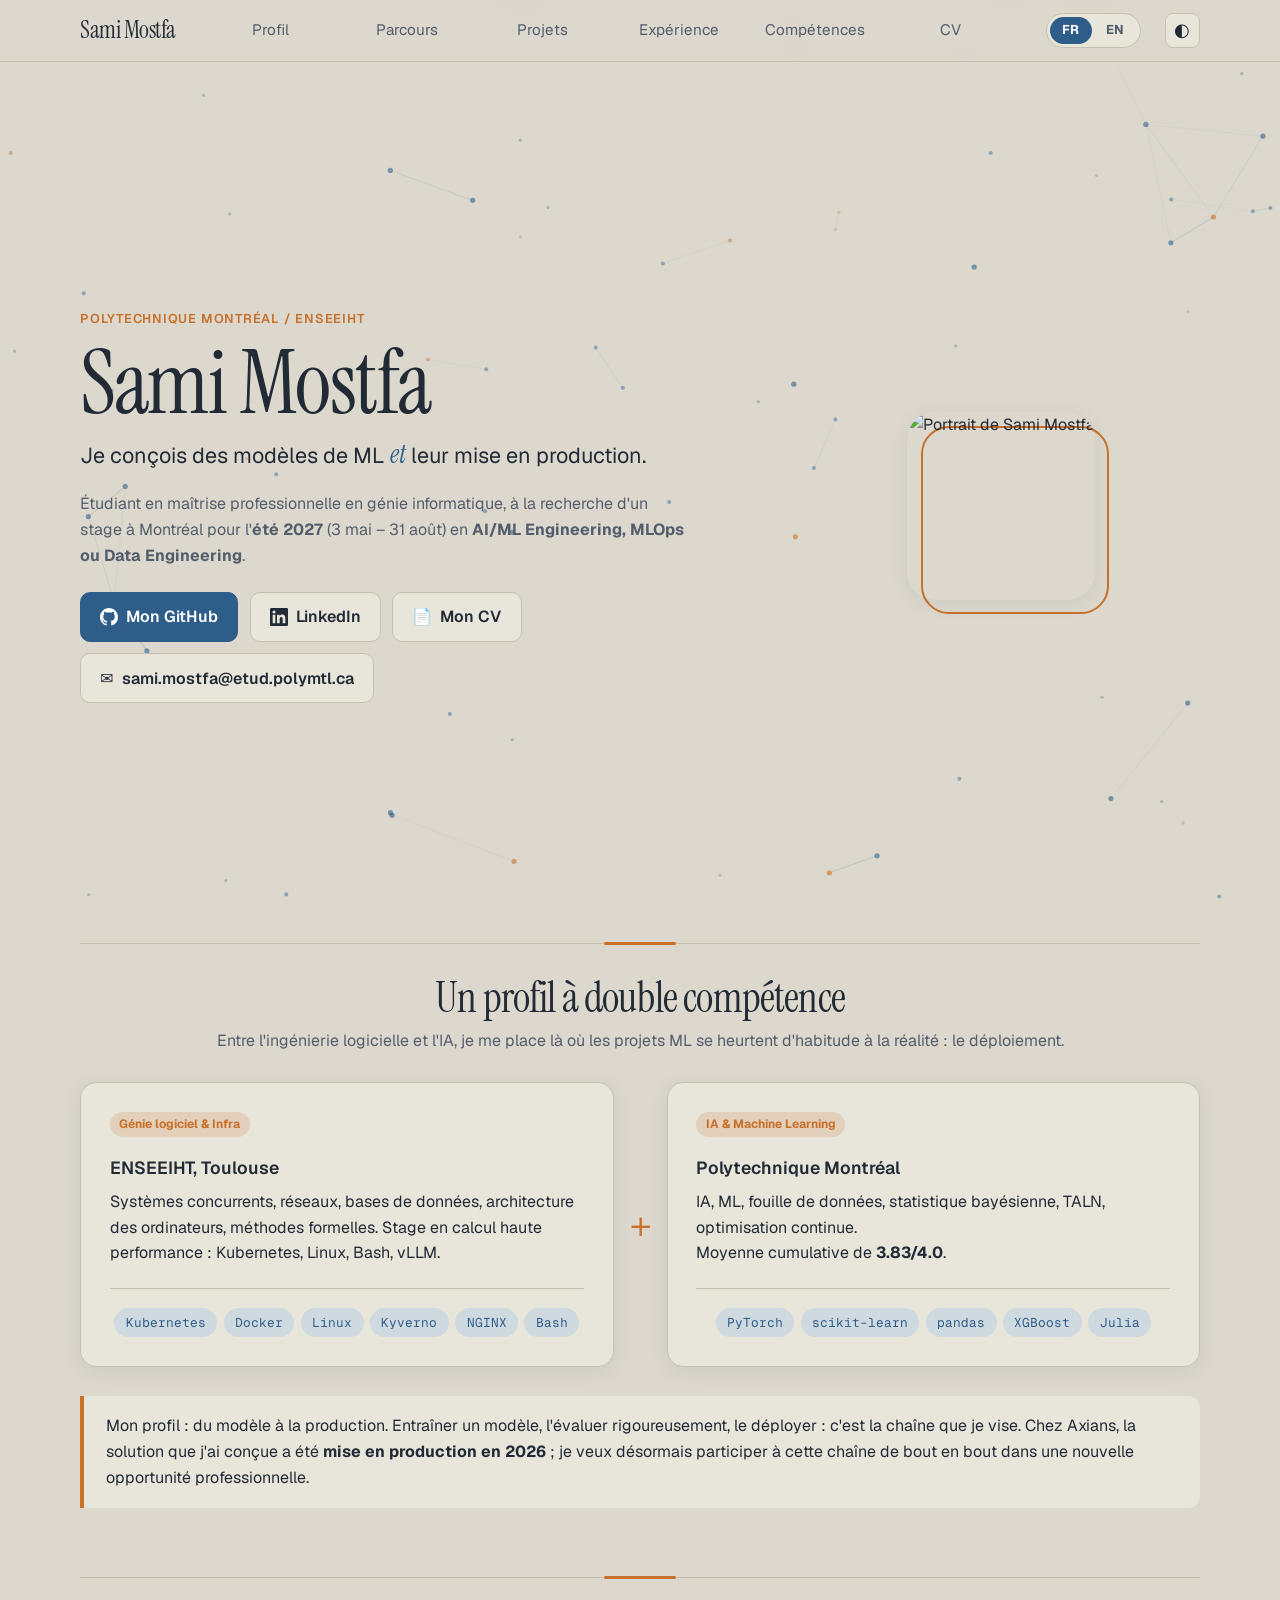
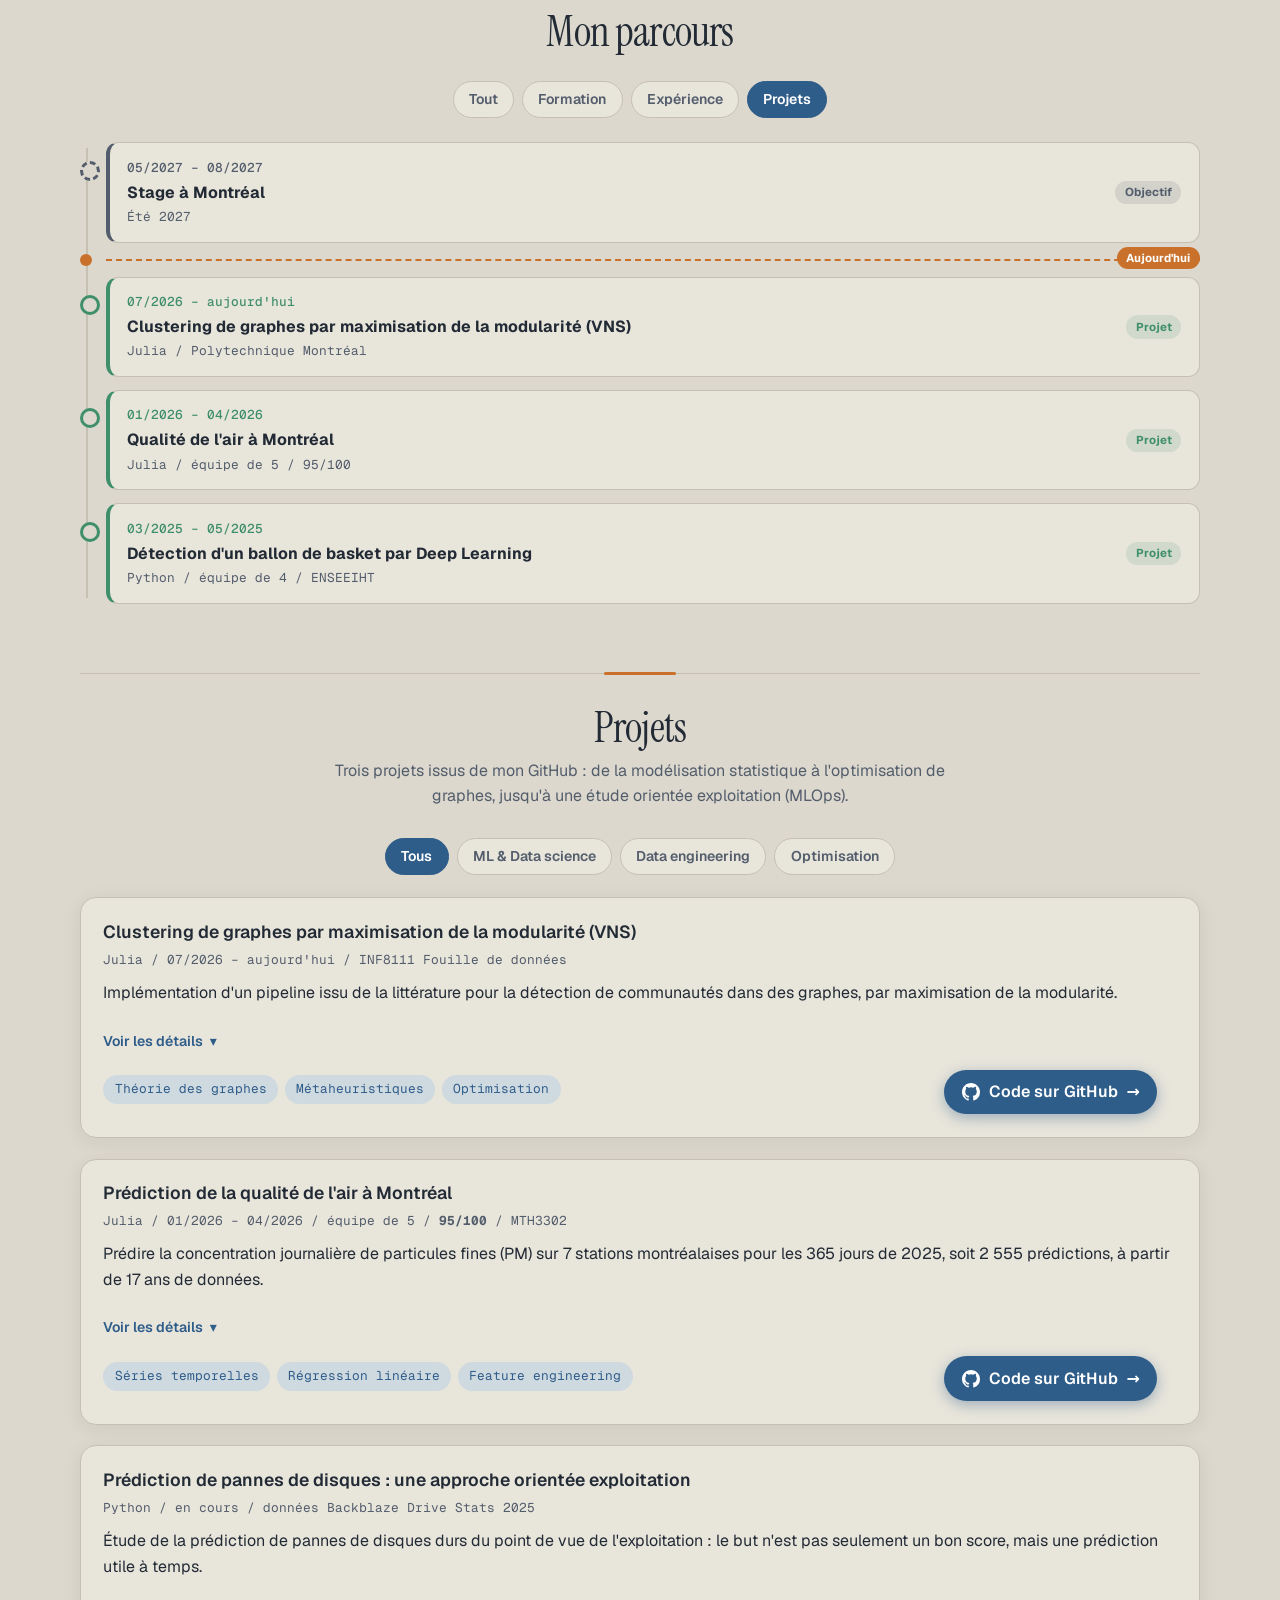
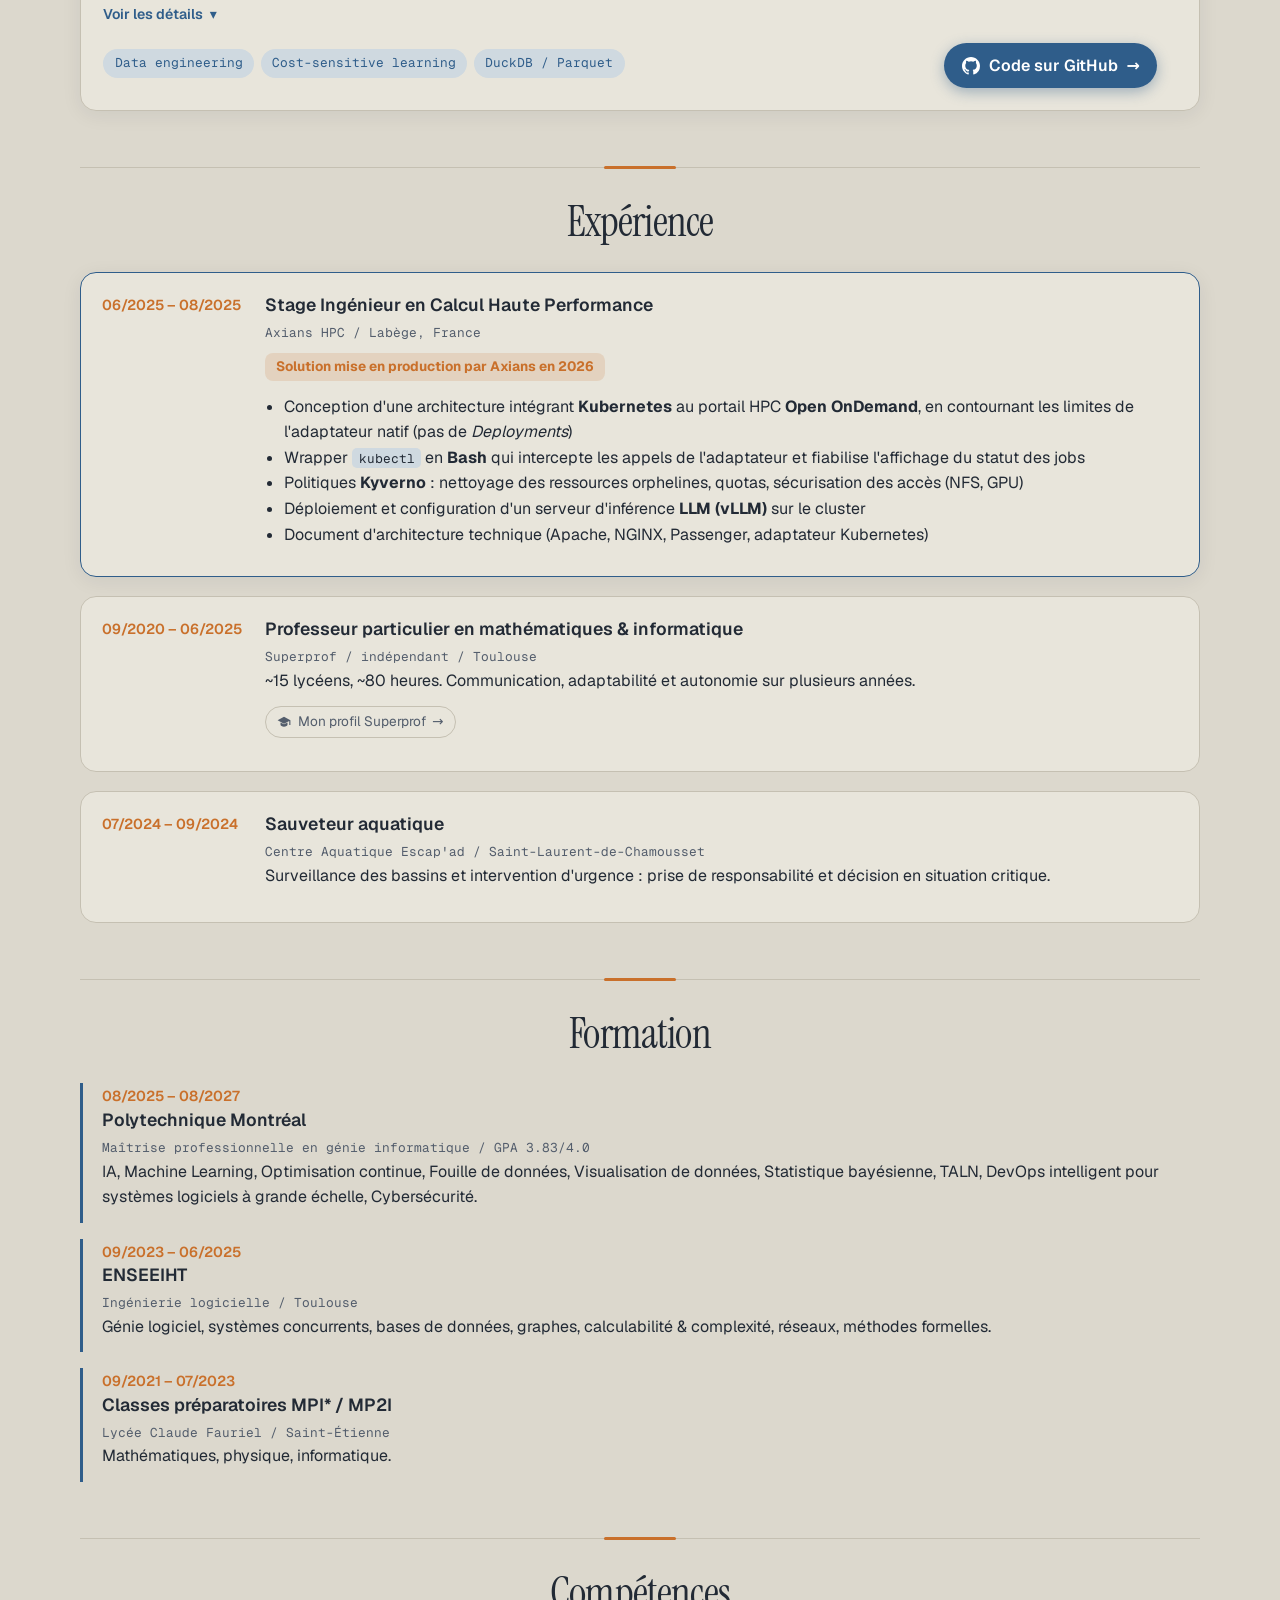
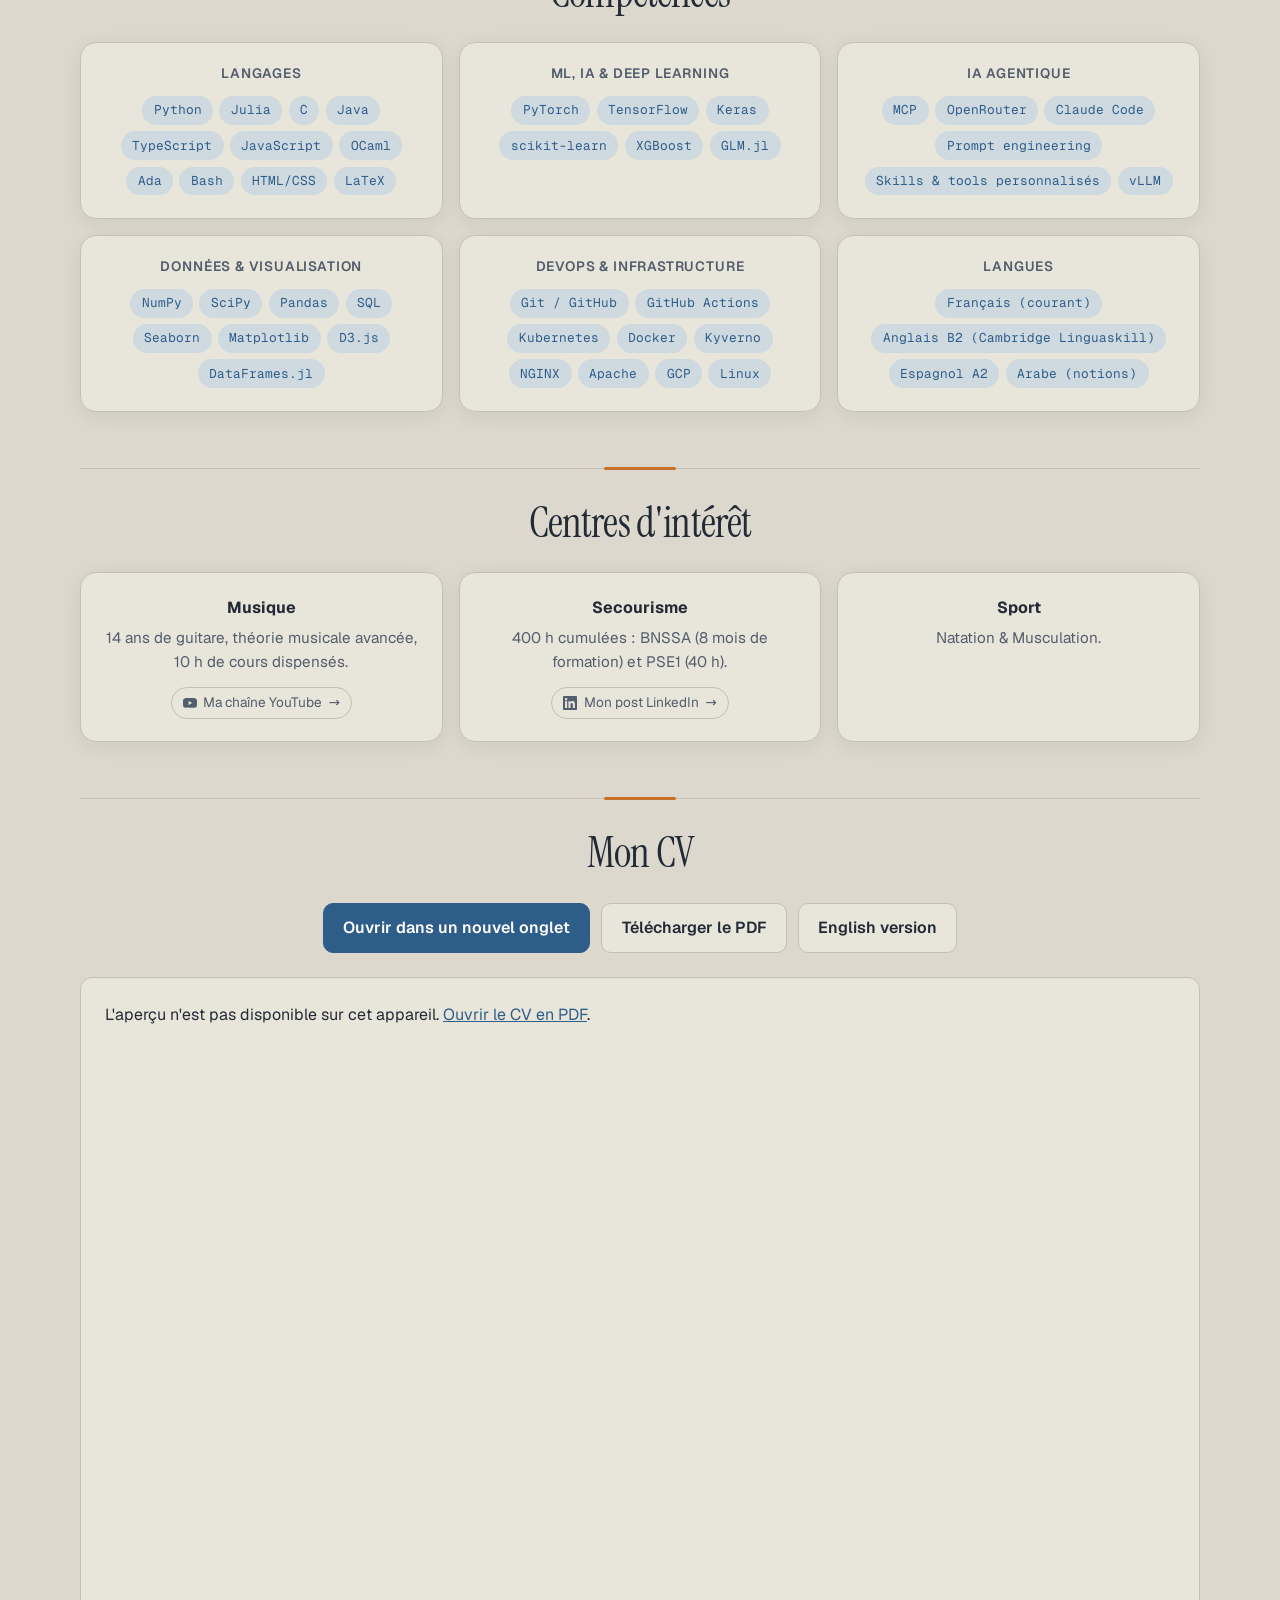
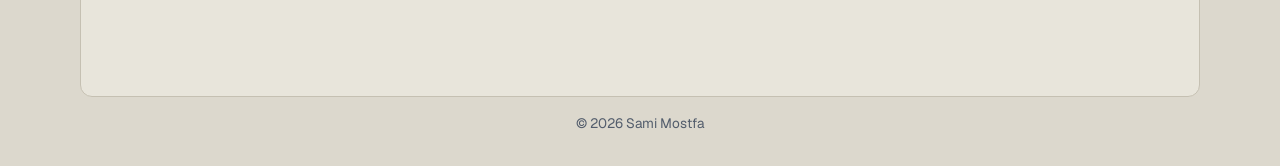
==== index.html @ 7f43f007 "Improve mobile header and follow system color scheme" ====
<!doctype html>
<html lang="fr">
<head>
  <meta charset="utf-8">
  <meta name="viewport" content="width=device-width, initial-scale=1">
  <meta name="color-scheme" content="light dark">
  <meta name="theme-color" content="#dcd8cd">
  <script>try{var t=sessionStorage.getItem('theme');document.documentElement.dataset.theme=t||(matchMedia('(prefers-color-scheme: dark)').matches?'dark':'light')}catch(e){}</script>
  <title>Sami Mostfa — ML & MLOps Engineer</title>
  <meta name="description" content="Portfolio de Sami Mostfa, étudiant en maîtrise à Polytechnique Montréal, double compétence IA/ML et infrastructure. Recherche un stage été 2027 à Montréal.">
  <link rel="icon" href="assets/sami_mostfa.jpg">
  <link rel="alternate" hreflang="fr" href="./">
  <link rel="alternate" hreflang="en" href="en/">
  <link rel="preload" href="assets/fonts/Geist-latin.woff2" as="font" type="font/woff2" crossorigin>
  <link rel="preload" href="assets/fonts/InstrumentSerif-latin.woff2" as="font" type="font/woff2" crossorigin>
  <link rel="preload" href="assets/fonts/InstrumentSerif-Italic-latin.woff2" as="font" type="font/woff2" crossorigin>
  <link rel="preload" href="assets/fonts/GeistMono-latin.woff2" as="font" type="font/woff2" crossorigin>
  <link rel="stylesheet" href="style.css?v=45">
</head>
<body>

<header class="nav">
  <a class="brand" href="#accueil">Sami Mostfa</a>
  <nav>
    <a href="#profil">Profil</a>
    <a href="#parcours">Parcours</a>
    <a href="#projets">Projets</a>
    <a href="#experience">Expérience</a>
    <a href="#competences">Compétences</a>
    <a href="#cv">CV</a>
  </nav>
  <div class="lang-switch" role="group" aria-label="Langue">
    <span class="active" aria-current="true" lang="fr">FR</span>
    <a href="en/" hreflang="en" lang="en" title="View in English">EN</a>
  </div>
  <button id="theme" aria-label="Changer de thème">◐</button>
</header>

<main>
  <!-- ACCUEIL -->
  <section id="accueil" class="hero">
    <div class="hero-text">
      <p class="eyebrow">Polytechnique Montréal / ENSEEIHT</p>
      <h1>Sami Mostfa</h1>
      <p class="tagline">Je conçois des modèles de ML <em>et</em> leur mise en production.</p>
      <p class="lead">Étudiant en maîtrise professionnelle en génie informatique, à la recherche d'un stage à Montréal pour l'<strong>été 2027</strong> (3 mai – 31 août) en <strong>AI/ML Engineering, MLOps ou Data Engineering</strong>.</p>
      <div class="cta">
        <a class="btn primary btn-icon" href="https://github.com/tarteeg" target="_blank" rel="noopener"><svg viewBox="0 0 16 16" width="18" height="18" aria-hidden="true" fill="currentColor"><path d="M8 0C3.58 0 0 3.58 0 8c0 3.54 2.29 6.53 5.47 7.59.4.07.55-.17.55-.38 0-.19-.01-.82-.01-1.49-2.01.37-2.53-.49-2.69-.94-.09-.23-.48-.94-.82-1.13-.28-.15-.68-.52-.01-.53.63-.01 1.08.58 1.23.82.72 1.21 1.87.87 2.33.66.07-.52.28-.87.51-1.07-1.78-.2-3.64-.89-3.64-3.95 0-.87.31-1.59.82-2.15-.08-.2-.36-1.02.08-2.12 0 0 .67-.21 2.2.82a7.6 7.6 0 0 1 4 0c1.53-1.04 2.2-.82 2.2-.82.44 1.1.16 1.92.08 2.12.51.56.82 1.27.82 2.15 0 3.07-1.87 3.75-3.65 3.95.29.25.54.73.54 1.48 0 1.07-.01 1.93-.01 2.2 0 .21.15.46.55.38A8.01 8.01 0 0 0 16 8c0-4.42-3.58-8-8-8z"/></svg>Mon GitHub</a>
        <a class="btn btn-icon" href="https://www.linkedin.com/in/sami-mostfa/fr/" target="_blank" rel="noopener"><svg viewBox="0 0 24 24" width="18" height="18" aria-hidden="true" fill="currentColor"><path d="M20.45 20.45h-3.56v-5.57c0-1.33-.02-3.04-1.85-3.04-1.85 0-2.14 1.45-2.14 2.94v5.67H9.35V9h3.41v1.56h.05c.48-.9 1.64-1.85 3.37-1.85 3.6 0 4.27 2.37 4.27 5.46v6.28zM5.34 7.43a2.06 2.06 0 1 1 0-4.13 2.06 2.06 0 0 1 0 4.13zM7.12 20.45H3.56V9h3.56v11.45zM22.22 0H1.77C.79 0 0 .77 0 1.73v20.54C0 23.23.79 24 1.77 24h20.45c.98 0 1.78-.77 1.78-1.73V1.73C24 .77 23.2 0 22.22 0z"/></svg>LinkedIn</a>
        <a class="btn btn-icon" href="#cv"><span aria-hidden="true">📄</span>Mon CV</a>
        <button type="button" class="btn btn-icon copy-mail" data-email="sami.mostfa@etud.polymtl.ca" data-hint="Cliquer pour copier" data-copied="Adresse copiée !" data-tip="Cliquer pour copier"><span aria-hidden="true">✉️</span>sami.mostfa@etud.polymtl.ca</button>
      </div>
    </div>
    <figure class="hero-photo">
      <img src="assets/sami_mostfa.jpg" alt="Portrait de Sami Mostfa" width="400" height="400">
    </figure>
  </section>

  <!-- PROFIL / DOUBLE COMPETENCE -->
  <section id="profil">
    <h2>Un profil à double compétence</h2>
    <p class="section-intro">Entre l'ingénierie logicielle et l'IA, je me place là où les projets ML se heurtent d'habitude à la réalité : le déploiement.</p>
    <div class="duo">
      <article class="card">
        <span class="badge">Génie logiciel & Infra</span>
        <h3>ENSEEIHT, Toulouse</h3>
        <p>Systèmes concurrents, réseaux, bases de données, architecture des ordinateurs, méthodes formelles. Stage en calcul haute performance : Kubernetes, Linux, Bash, vLLM.</p>
        <ul class="chips"><li>Kubernetes</li><li>Docker</li><li>Linux</li><li>Kyverno</li><li>NGINX</li><li>Bash</li></ul>
      </article>
      <div class="plus" aria-hidden="true">+</div>
      <article class="card">
        <span class="badge">IA & Machine Learning</span>
        <h3>Polytechnique Montréal</h3>
        <p>IA, ML, fouille de données, statistique bayésienne, TALN, optimisation continue.<br>Moyenne cumulative de <strong>3.83/4.0</strong>.</p>
        <ul class="chips"><li>PyTorch</li><li>scikit-learn</li><li>pandas</li><li>XGBoost</li><li>Julia</li></ul>
      </article>
    </div>
    <p class="synthesis">Mon profil : du modèle à la production. Entraîner un modèle, l'évaluer rigoureusement, le déployer : c'est la chaîne que je vise. Chez Axians, la solution que j'ai conçue a été <strong>mise en production en 2026</strong> ; je veux désormais participer à cette chaîne de bout en bout dans une nouvelle opportunité professionnelle.</p>
  </section>

  <!-- PARCOURS -->
  <section id="parcours">
    <h2>Mon parcours</h2>
    <div class="filters" role="group" aria-label="Filtrer le parcours">
      <button type="button" class="tl-filter active" data-tl="all" aria-pressed="true">Tout</button>
      <button type="button" class="tl-filter" data-tl="formation" aria-pressed="false">Formation</button>
      <button type="button" class="tl-filter" data-tl="experience" aria-pressed="false">Expérience</button>
      <button type="button" class="tl-filter" data-tl="projet" aria-pressed="false">Projets</button>
    </div>
    <ol class="tl">
      <li class="tl-item" data-type="objectif">
        <button class="tl-card" type="button" aria-expanded="false" aria-controls="tl0">
          <span class="tl-when">05/2027 – 08/2027</span>
          <span class="tl-title">Stage à Montréal</span>
          <span class="tl-sub">Été 2027</span>
          <span class="tl-type">Objectif</span>
        </button>
        <div class="tl-detail" id="tl0"><div><p>AI/ML Engineering, MLOps ou Data Engineering : mener un projet de bout en bout, de la conception à la mise en production.</p></div></div>
      </li>
<li class="tl-today" aria-hidden="true"><span>Aujourd'hui</span></li>
<li class="tl-item" data-type="projet">
        <button class="tl-card" type="button" aria-expanded="false" aria-controls="tl1">
          <span class="tl-when">07/2026 – aujourd'hui</span>
          <span class="tl-title">Clustering de graphes par maximisation de la modularité (VNS)</span>
          <span class="tl-sub">Julia / Polytechnique Montréal</span>
          <span class="tl-type">Projet</span>
        </button>
        <div class="tl-detail" id="tl1"><div><p>LPA → LPAm → LPAm+ → VNS sur 9 graphes DIMACS (jusqu'à plus de 31 000 sommets), 40 exécutions par méthode et revue de 5 articles.</p></div></div>
      </li>
<li class="tl-item" data-type="projet">
        <button class="tl-card" type="button" aria-expanded="false" aria-controls="tl2">
          <span class="tl-when">01/2026 – 04/2026</span>
          <span class="tl-title">Qualité de l'air à Montréal</span>
          <span class="tl-sub">Julia / équipe de 5 / 95/100</span>
          <span class="tl-type">Projet</span>
        </button>
        <div class="tl-detail" id="tl2"><div><p>Prévision des particules fines sur 7 stations à partir de 17 ans de données : 20+ variables, validation temporelle, RMSE de 18,25 sur Kaggle.</p></div></div>
      </li>
<li class="tl-item" data-type="formation">
        <button class="tl-card" type="button" aria-expanded="false" aria-controls="tl3">
          <span class="tl-when">08/2025 – 08/2027</span>
          <span class="tl-title">Polytechnique Montréal</span>
          <span class="tl-sub">Maîtrise professionnelle en génie informatique</span>
          <span class="tl-type">Formation</span>
        </button>
        <div class="tl-detail" id="tl3"><div><p>GPA cumulatif de 3.83/4.0. IA, ML, fouille de données, statistique bayésienne, TALN, DevOps intelligent, cybersécurité.</p></div></div>
      </li>
<li class="tl-item" data-type="experience">
        <button class="tl-card" type="button" aria-expanded="false" aria-controls="tl4">
          <span class="tl-when">06/2025 – 08/2025</span>
          <span class="tl-title">Stage Ingénieur en Calcul Haute Performance</span>
          <span class="tl-sub">Axians HPC / Labège</span>
          <span class="tl-type">Expérience</span>
        </button>
        <div class="tl-detail" id="tl4"><div><p>Intégration de Kubernetes à Open OnDemand (mise en production en 2026), wrapper kubectl en Bash, politiques Kyverno, serveur d'inférence LLM vLLM.</p></div></div>
      </li>
<li class="tl-item" data-type="projet">
        <button class="tl-card" type="button" aria-expanded="false" aria-controls="tl5">
          <span class="tl-when">03/2025 – 05/2025</span>
          <span class="tl-title">Détection d'un ballon de basket par Deep Learning</span>
          <span class="tl-sub">Python / équipe de 4 / ENSEEIHT</span>
          <span class="tl-type">Projet</span>
        </button>
        <div class="tl-detail" id="tl5"><div><p>CNN multi-sorties (classification + régression de boîte englobante), IoU et F1 implémentés from scratch en TensorFlow.</p></div></div>
      </li>
<li class="tl-item" data-type="experience">
        <button class="tl-card" type="button" aria-expanded="false" aria-controls="tl6">
          <span class="tl-when">07/2024 – 09/2024</span>
          <span class="tl-title">Sauveteur aquatique</span>
          <span class="tl-sub">Escap'ad / Saint-Laurent-de-Chamousset</span>
          <span class="tl-type">Expérience</span>
        </button>
        <div class="tl-detail" id="tl6"><div><p>Surveillance des bassins et intervention d'urgence : responsabilité et prise de décision en situation critique.</p></div></div>
      </li>
<li class="tl-item" data-type="formation">
        <button class="tl-card" type="button" aria-expanded="false" aria-controls="tl7">
          <span class="tl-when">09/2023 – 06/2025</span>
          <span class="tl-title">ENSEEIHT</span>
          <span class="tl-sub">Ingénierie logicielle / Toulouse</span>
          <span class="tl-type">Formation</span>
        </button>
        <div class="tl-detail" id="tl7"><div><p>Génie logiciel, systèmes concurrents, bases de données, théorie des graphes, calculabilité, réseaux, méthodes formelles.</p></div></div>
      </li>
<li class="tl-item" data-type="formation">
        <button class="tl-card" type="button" aria-expanded="false" aria-controls="tl8">
          <span class="tl-when">09/2021 – 07/2023</span>
          <span class="tl-title">Classes préparatoires MPI* / MP2I</span>
          <span class="tl-sub">Lycée Claude Fauriel / Saint-Étienne</span>
          <span class="tl-type">Formation</span>
        </button>
        <div class="tl-detail" id="tl8"><div><p>Mathématiques, physique et informatique en cursus intensif.</p></div></div>
      </li>
<li class="tl-item" data-type="experience">
        <button class="tl-card" type="button" aria-expanded="false" aria-controls="tl9">
          <span class="tl-when">09/2020 – 06/2025</span>
          <span class="tl-title">Professeur particulier</span>
          <span class="tl-sub">Superprof / indépendant</span>
          <span class="tl-type">Expérience</span>
        </button>
        <div class="tl-detail" id="tl9"><div><p>Mathématiques et informatique : environ 15 lycéens, 80 heures, en parallèle des études.</p></div></div>
      </li>
    </ol>
  </section>

  <!-- PROJETS -->
  <section id="projets">
    <h2>Projets</h2>
    <p class="section-intro">Trois projets issus de mon GitHub : de la modélisation statistique à l'optimisation de graphes, jusqu'à une étude orientée exploitation (MLOps).</p>
    <div class="filters" role="group" aria-label="Filtrer les projets">
      <button type="button" class="filter active" data-filter="all" aria-pressed="true">Tous</button>
      <button type="button" class="filter" data-filter="ml" aria-pressed="false">ML & Data science</button>
      <button type="button" class="filter" data-filter="data" aria-pressed="false">Data engineering</button>
      <button type="button" class="filter" data-filter="optim" aria-pressed="false">Optimisation</button>
    </div>
    <div class="projects">

      <article class="project" data-tags="optim">
        <header>
          <h3>Clustering de graphes par maximisation de la modularité (VNS)</h3>
          <p class="meta">Julia / 07/2026 – aujourd'hui / INF8111 Fouille de données</p>
        </header>
        <p>Implémentation d'un pipeline issu de la littérature pour la détection de communautés dans des graphes, par maximisation de la modularité.</p>
        <div class="details" id="d1"><div class="details-inner">
        <ul>
          <li><strong>LPA → LPAm → LPAm+ → VNS/VNDS</strong> : chaque étape échappe aux optima locaux de la précédente</li>
          <li><strong>9 graphes</strong> de référence, de 34 à plus de 31 000 sommets, <strong>40 exécutions</strong> par méthode et par graphe (graines 1 à 40)</li>
          <li>Comparaison avec la littérature, revue de <strong>5 articles scientifiques</strong></li>
          <li>Julia choisi pour la vitesse proche du compilé avec la lisibilité de Python</li>
        </ul>
        </div></div>
        <button class="toggle" type="button" aria-expanded="false" aria-controls="d1" data-more="Voir les détails" data-less="Masquer les détails">Voir les détails</button>
        <div class="project-foot">
          <ul class="chips"><li>Théorie des graphes</li><li>Métaheuristiques</li><li>Optimisation</li></ul>
          <p class="links"><a class="gh-btn" href="https://github.com/tarteeg/vns-modularity-clustering" target="_blank" rel="noopener"><svg viewBox="0 0 16 16" width="18" height="18" aria-hidden="true" fill="currentColor"><path d="M8 0C3.58 0 0 3.58 0 8c0 3.54 2.29 6.53 5.47 7.59.4.07.55-.17.55-.38 0-.19-.01-.82-.01-1.49-2.01.37-2.53-.49-2.69-.94-.09-.23-.48-.94-.82-1.13-.28-.15-.68-.52-.01-.53.63-.01 1.08.58 1.23.82.72 1.21 1.87.87 2.33.66.07-.52.28-.87.51-1.07-1.78-.2-3.64-.89-3.64-3.95 0-.87.31-1.59.82-2.15-.08-.2-.36-1.02.08-2.12 0 0 .67-.21 2.2.82a7.6 7.6 0 0 1 4 0c1.53-1.04 2.2-.82 2.2-.82.44 1.1.16 1.92.08 2.12.51.56.82 1.27.82 2.15 0 3.07-1.87 3.75-3.65 3.95.29.25.54.73.54 1.48 0 1.07-.01 1.93-.01 2.2 0 .21.15.46.55.38A8.01 8.01 0 0 0 16 8c0-4.42-3.58-8-8-8z"/></svg><span>Code sur GitHub</span><span class="gh-arrow" aria-hidden="true">→</span></a></p>
        </div>
      </article>

      <article class="project" data-tags="ml">
        <header>
          <h3>Prédiction de la qualité de l'air à Montréal</h3>
          <p class="meta">Julia / 01/2026 – 04/2026 / équipe de 5 / <strong>95/100</strong> / MTH3302</p>
        </header>
        <p>Prédire la concentration journalière de particules fines (PM) sur 7 stations montréalaises pour les 365 jours de 2025, soit 2 555 prédictions, à partir de 17 ans de données.</p>
        <div class="details" id="d0"><div class="details-inner">
        <ul>
          <li>Jointure air + météo, analyse exploratoire, <strong>20+ variables dérivées</strong> (moyennes mobiles, saisonnalité sinus/cosinus, interactions température × mois)</li>
          <li>Valeurs manquantes traitées par variable ; validation par <strong>séparation temporelle</strong>, jamais aléatoire</li>
          <li>4 variantes comparées ; modèle retenu : régression linéaire (GLM.jl, 23 variables) sans variable construite sur le PM passé, pour éviter la propagation d'erreur</li>
          <li><strong>RMSE de 18,25</strong> sur Kaggle ; limites documentées : sous-estimation des épisodes de fumée</li>
        </ul>
        </div></div>
        <button class="toggle" type="button" aria-expanded="false" aria-controls="d0" data-more="Voir les détails" data-less="Masquer les détails">Voir les détails</button>
        <div class="project-foot">
          <ul class="chips"><li>Séries temporelles</li><li>Régression linéaire</li><li>Feature engineering</li></ul>
          <p class="links"><a class="gh-btn" href="https://github.com/tarteeg/prediction-qualite-air-montreal" target="_blank" rel="noopener"><svg viewBox="0 0 16 16" width="18" height="18" aria-hidden="true" fill="currentColor"><path d="M8 0C3.58 0 0 3.58 0 8c0 3.54 2.29 6.53 5.47 7.59.4.07.55-.17.55-.38 0-.19-.01-.82-.01-1.49-2.01.37-2.53-.49-2.69-.94-.09-.23-.48-.94-.82-1.13-.28-.15-.68-.52-.01-.53.63-.01 1.08.58 1.23.82.72 1.21 1.87.87 2.33.66.07-.52.28-.87.51-1.07-1.78-.2-3.64-.89-3.64-3.95 0-.87.31-1.59.82-2.15-.08-.2-.36-1.02.08-2.12 0 0 .67-.21 2.2.82a7.6 7.6 0 0 1 4 0c1.53-1.04 2.2-.82 2.2-.82.44 1.1.16 1.92.08 2.12.51.56.82 1.27.82 2.15 0 3.07-1.87 3.75-3.65 3.95.29.25.54.73.54 1.48 0 1.07-.01 1.93-.01 2.2 0 .21.15.46.55.38A8.01 8.01 0 0 0 16 8c0-4.42-3.58-8-8-8z"/></svg><span>Code sur GitHub</span><span class="gh-arrow" aria-hidden="true">→</span></a></p>
        </div>
      </article>

      <article class="project" data-tags="data ml">
        <header>
          <h3>Prédiction de pannes de disques : une approche orientée exploitation</h3>
          <p class="meta">Python / en cours / données Backblaze Drive Stats 2025</p>
        </header>
        <p>Étude de la prédiction de pannes de disques durs du point de vue de l'exploitation : le but n'est pas seulement un bon score, mais une prédiction utile à temps.</p>
        <div class="details" id="d2"><div class="details-inner">
        <ul>
          <li>Configuration centralisée et reproductible : horizons de prédiction, <strong>délais d'alerte minimaux</strong>, attributs SMART critiques, <strong>ratios de coûts</strong></li>
          <li>Audit du schéma des fichiers CSV quotidiens, conversion en <strong>Parquet</strong> compressé, requêtes avec <strong>DuckDB</strong></li>
          <li>Veille scientifique : 5 articles sur la prédiction de pannes et l'apprentissage sensible aux coûts</li>
          <li>Phase actuelle : exploration du T1 2025 pour formuler la problématique ; extension prévue à l'année complète</li>
        </ul>
        </div></div>
        <button class="toggle" type="button" aria-expanded="false" aria-controls="d2" data-more="Voir les détails" data-less="Masquer les détails">Voir les détails</button>
        <div class="project-foot">
          <ul class="chips"><li>Data engineering</li><li>Cost-sensitive learning</li><li>DuckDB / Parquet</li></ul>
          <p class="links"><a class="gh-btn" href="https://github.com/tarteeg/disk-failure-analysis" target="_blank" rel="noopener"><svg viewBox="0 0 16 16" width="18" height="18" aria-hidden="true" fill="currentColor"><path d="M8 0C3.58 0 0 3.58 0 8c0 3.54 2.29 6.53 5.47 7.59.4.07.55-.17.55-.38 0-.19-.01-.82-.01-1.49-2.01.37-2.53-.49-2.69-.94-.09-.23-.48-.94-.82-1.13-.28-.15-.68-.52-.01-.53.63-.01 1.08.58 1.23.82.72 1.21 1.87.87 2.33.66.07-.52.28-.87.51-1.07-1.78-.2-3.64-.89-3.64-3.95 0-.87.31-1.59.82-2.15-.08-.2-.36-1.02.08-2.12 0 0 .67-.21 2.2.82a7.6 7.6 0 0 1 4 0c1.53-1.04 2.2-.82 2.2-.82.44 1.1.16 1.92.08 2.12.51.56.82 1.27.82 2.15 0 3.07-1.87 3.75-3.65 3.95.29.25.54.73.54 1.48 0 1.07-.01 1.93-.01 2.2 0 .21.15.46.55.38A8.01 8.01 0 0 0 16 8c0-4.42-3.58-8-8-8z"/></svg><span>Code sur GitHub</span><span class="gh-arrow" aria-hidden="true">→</span></a></p>
        </div>
      </article>

    </div>
  </section>

  <!-- EXPERIENCE -->
  <section id="experience">
    <h2>Expérience</h2>
    <div class="timeline">

      <article class="job featured">
        <div class="when">06/2025 – 08/2025</div>
        <div>
          <h3>Stage Ingénieur en Calcul Haute Performance</h3>
          <p class="meta">Axians HPC / Labège, France</p>
          <p class="highlight">Solution mise en production par Axians en 2026</p>
          <ul>
            <li>Conception d'une architecture intégrant <strong>Kubernetes</strong> au portail HPC <strong>Open OnDemand</strong>, en contournant les limites de l'adaptateur natif (pas de <em>Deployments</em>)</li>
            <li>Wrapper <code>kubectl</code> en <strong>Bash</strong> qui intercepte les appels de l'adaptateur et fiabilise l'affichage du statut des jobs</li>
            <li>Politiques <strong>Kyverno</strong> : nettoyage des ressources orphelines, quotas, sécurisation des accès (NFS, GPU)</li>
            <li>Déploiement et configuration d'un serveur d'inférence <strong>LLM (vLLM)</strong> sur le cluster</li>
            <li>Document d'architecture technique (Apache, NGINX, Passenger, adaptateur Kubernetes)</li>
          </ul>
        </div>
      </article>

      <article class="job">
        <div class="when">09/2020 – 06/2025</div>
        <div>
          <h3>Professeur particulier en mathématiques & informatique</h3>
          <p class="meta">Superprof / indépendant / Toulouse</p>
          <p>~15 lycéens, ~80 heures. Communication, adaptabilité et autonomie sur plusieurs années.</p>
          <p class="links"><a class="gh-btn sp-btn" href="https://www.superprof.fr/etudiant-ecole-ingenieur-enseeiht-propose-cours-remise-niveau-maths-college-lycee-80h.html" target="_blank" rel="noopener"><svg viewBox="0 0 24 24" width="18" height="18" aria-hidden="true" fill="currentColor"><path d="M12 3 1 9l11 6 9-4.9V17h2V9L12 3zm-6 9.7v4c0 1.7 2.7 3.3 6 3.3s6-1.6 6-3.3v-4l-6 3.3-6-3.3z"/></svg><span>Mon profil Superprof</span><span class="gh-arrow" aria-hidden="true">→</span></a></p>
        </div>
      </article>

      <article class="job">
        <div class="when">07/2024 – 09/2024</div>
        <div>
          <h3>Sauveteur aquatique</h3>
          <p class="meta">Centre Aquatique Escap'ad / Saint-Laurent-de-Chamousset</p>
          <p>Surveillance des bassins et intervention d'urgence : prise de responsabilité et décision en situation critique.</p>
        </div>
      </article>

    </div>
  </section>

  <!-- FORMATION -->
  <section id="formation">
    <h2>Formation</h2>
    <div class="edu">
      <article>
        <span class="when">08/2025 – 08/2027</span>
        <h3>Polytechnique Montréal</h3>
        <p class="meta">Maîtrise professionnelle en génie informatique / GPA 3.83/4.0</p>
        <p>IA, Machine Learning, Optimisation continue, Fouille de données, Visualisation de données, Statistique bayésienne, TALN, DevOps intelligent pour systèmes logiciels à grande échelle, Cybersécurité.</p>
      </article>
      <article>
        <span class="when">09/2023 – 06/2025</span>
        <h3>ENSEEIHT</h3>
        <p class="meta">Ingénierie logicielle / Toulouse</p>
        <p>Génie logiciel, systèmes concurrents, bases de données, graphes, calculabilité & complexité, réseaux, méthodes formelles.</p>
      </article>
      <article>
        <span class="when">09/2021 – 07/2023</span>
        <h3>Classes préparatoires MPI* / MP2I</h3>
        <p class="meta">Lycée Claude Fauriel / Saint-Étienne</p>
        <p>Mathématiques, physique, informatique.</p>
      </article>
    </div>
  </section>

  <!-- COMPETENCES -->
  <section id="competences">
    <h2>Compétences</h2>
    <div class="skills">
      <div><h3>Langages</h3><ul class="chips"><li>Python</li><li>Julia</li><li>C</li><li>Java</li><li>TypeScript</li><li>JavaScript</li><li>OCaml</li><li>Ada</li><li>Bash</li><li>HTML/CSS</li><li>LaTeX</li></ul></div>
      <div><h3>ML, IA & Deep Learning</h3><ul class="chips"><li>PyTorch</li><li>TensorFlow</li><li>Keras</li><li>scikit-learn</li><li>XGBoost</li><li>GLM.jl</li></ul></div>
      <div><h3>IA agentique</h3><ul class="chips"><li>MCP</li><li>OpenRouter</li><li>Claude Code</li><li>Prompt engineering</li><li>Skills & tools personnalisés</li><li>vLLM</li></ul></div>
      <div><h3>Données & visualisation</h3><ul class="chips"><li>NumPy</li><li>SciPy</li><li>Pandas</li><li>SQL</li><li>Seaborn</li><li>Matplotlib</li><li>D3.js</li><li>DataFrames.jl</li></ul></div>
      <div><h3>DevOps & infrastructure</h3><ul class="chips"><li>Git / GitHub</li><li>GitHub Actions</li><li>Kubernetes</li><li>Docker</li><li>Kyverno</li><li>NGINX</li><li>Apache</li><li>GCP</li><li>Linux</li></ul></div>
      <div><h3>Langues</h3><ul class="chips"><li>Français (courant)</li><li>Anglais B2 (Cambridge Linguaskill)</li><li>Espagnol A2</li><li>Arabe (notions)</li></ul></div>
    </div>
  </section>

  <!-- HORS CODE -->
  <section id="interets">
    <h2>Centres d'intérêt</h2>
    <div class="interests">
      <div><strong>Musique</strong><p>14 ans de guitare, théorie musicale avancée, 10 h de cours dispensés.</p><p class="links"><a class="gh-btn yt-btn" href="https://youtube.com/@sami.musiic" target="_blank" rel="noopener"><svg viewBox="0 0 24 24" width="18" height="18" aria-hidden="true" fill="currentColor"><path d="M23.5 6.2a3 3 0 0 0-2.1-2.1C19.5 3.6 12 3.6 12 3.6s-7.5 0-9.4.5A3 3 0 0 0 .5 6.2C0 8.1 0 12 0 12s0 3.9.5 5.8a3 3 0 0 0 2.1 2.1c1.9.5 9.4.5 9.4.5s7.5 0 9.4-.5a3 3 0 0 0 2.1-2.1c.5-1.9.5-5.8.5-5.8s0-3.9-.5-5.8zM9.6 15.6V8.4l6.2 3.6-6.2 3.6z"/></svg><span>Ma chaîne YouTube</span><span class="gh-arrow" aria-hidden="true">→</span></a></p></div>
      <div><strong>Secourisme</strong><p>400 h cumulées : BNSSA (8 mois de formation) et PSE1 (40 h).</p><p class="links"><a class="gh-btn yt-btn" href="https://lnkd.in/p/gyZB-2-i" target="_blank" rel="noopener"><svg viewBox="0 0 24 24" width="18" height="18" aria-hidden="true" fill="currentColor"><path d="M20.45 20.45h-3.56v-5.57c0-1.33-.02-3.04-1.85-3.04-1.85 0-2.14 1.45-2.14 2.94v5.67H9.35V9h3.41v1.56h.05c.48-.9 1.64-1.85 3.37-1.85 3.6 0 4.27 2.37 4.27 5.46v6.28zM5.34 7.43a2.06 2.06 0 1 1 0-4.13 2.06 2.06 0 0 1 0 4.13zM7.12 20.45H3.56V9h3.56v11.45zM22.22 0H1.77C.79 0 0 .77 0 1.73v20.54C0 23.23.79 24 1.77 24h20.45c.98 0 1.78-.77 1.78-1.73V1.73C24 .77 23.2 0 22.22 0z"/></svg><span>Mon post LinkedIn</span><span class="gh-arrow" aria-hidden="true">→</span></a></p></div>
      <div><strong>Sport</strong><p>Natation & Musculation.</p></div>
    </div>
  </section>

  <!-- CV -->
  <section id="cv">
    <h2>Mon CV</h2>
    <div class="cta">
      <a class="btn primary" href="assets/cv_Sami_Mostfa.pdf?v=20261019" target="_blank" rel="noopener">Ouvrir dans un nouvel onglet</a>
      <a class="btn" href="assets/cv_Sami_Mostfa.pdf?v=20261019" download>Télécharger le PDF</a>
      <a class="btn" href="assets/cv_Sami_Mostfa_en.pdf?v=20261019" target="_blank" rel="noopener">English version</a>
    </div>
    <object class="cv-viewer" data="assets/cv_Sami_Mostfa.pdf?v=20261019#view=FitH" type="application/pdf" aria-label="CV de Sami Mostfa">
      <p>L'aperçu n'est pas disponible sur cet appareil. <a href="assets/cv_Sami_Mostfa.pdf?v=20261019" target="_blank" rel="noopener">Ouvrir le CV en PDF</a>.</p>
    </object>
  </section>

</main>

<footer>© 2026 Sami Mostfa</footer>
<script src="script.js?v=18"></script>
</body>
</html>
---- style.css ----
/* Polices hébergées localement (Geist, Geist Mono, Instrument Serif · licence OFL) */
@font-face { font-family: 'Geist'; font-style: normal; font-weight: 100 900; font-display: swap; src: url('assets/fonts/Geist-latin-ext.woff2') format('woff2'); unicode-range: U+0100-02BA, U+02BD-02C5, U+02C7-02CC, U+02CE-02D7, U+02DD-02FF, U+0304, U+0308, U+0329, U+1D00-1DBF, U+1E00-1E9F, U+1EF2-1EFF, U+2020, U+20A0-20AB, U+20AD-20C4, U+2113, U+2C60-2C7F, U+A720-A7FF; }
@font-face { font-family: 'Geist'; font-style: normal; font-weight: 100 900; font-display: swap; src: url('assets/fonts/Geist-latin.woff2') format('woff2'); unicode-range: U+0000-00FF, U+0131, U+0152-0153, U+02BB-02BC, U+02C6, U+02DA, U+02DC, U+0304, U+0308, U+0329, U+2000-206F, U+20AC, U+2122, U+2191, U+2193, U+2212, U+2215, U+FEFF, U+FFFD; }
@font-face { font-family: 'Geist Mono'; font-style: normal; font-weight: 100 900; font-display: swap; src: url('assets/fonts/GeistMono-latin-ext.woff2') format('woff2'); unicode-range: U+0100-02BA, U+02BD-02C5, U+02C7-02CC, U+02CE-02D7, U+02DD-02FF, U+0304, U+0308, U+0329, U+1D00-1DBF, U+1E00-1E9F, U+1EF2-1EFF, U+2020, U+20A0-20AB, U+20AD-20C4, U+2113, U+2C60-2C7F, U+A720-A7FF; }
@font-face { font-family: 'Geist Mono'; font-style: normal; font-weight: 100 900; font-display: swap; src: url('assets/fonts/GeistMono-latin.woff2') format('woff2'); unicode-range: U+0000-00FF, U+0131, U+0152-0153, U+02BB-02BC, U+02C6, U+02DA, U+02DC, U+0304, U+0308, U+0329, U+2000-206F, U+20AC, U+2122, U+2191, U+2193, U+2212, U+2215, U+FEFF, U+FFFD; }
@font-face { font-family: 'Instrument Serif'; font-style: italic; font-weight: 400; font-display: swap; src: url('assets/fonts/InstrumentSerif-Italic-latin-ext.woff2') format('woff2'); unicode-range: U+0100-02BA, U+02BD-02C5, U+02C7-02CC, U+02CE-02D7, U+02DD-02FF, U+0304, U+0308, U+0329, U+1D00-1DBF, U+1E00-1E9F, U+1EF2-1EFF, U+2020, U+20A0-20AB, U+20AD-20C4, U+2113, U+2C60-2C7F, U+A720-A7FF; }
@font-face { font-family: 'Instrument Serif'; font-style: italic; font-weight: 400; font-display: swap; src: url('assets/fonts/InstrumentSerif-Italic-latin.woff2') format('woff2'); unicode-range: U+0000-00FF, U+0131, U+0152-0153, U+02BB-02BC, U+02C6, U+02DA, U+02DC, U+0304, U+0308, U+0329, U+2000-206F, U+20AC, U+2122, U+2191, U+2193, U+2212, U+2215, U+FEFF, U+FFFD; }
@font-face { font-family: 'Instrument Serif'; font-style: normal; font-weight: 400; font-display: swap; src: url('assets/fonts/InstrumentSerif-latin-ext.woff2') format('woff2'); unicode-range: U+0100-02BA, U+02BD-02C5, U+02C7-02CC, U+02CE-02D7, U+02DD-02FF, U+0304, U+0308, U+0329, U+1D00-1DBF, U+1E00-1E9F, U+1EF2-1EFF, U+2020, U+20A0-20AB, U+20AD-20C4, U+2113, U+2C60-2C7F, U+A720-A7FF; }
@font-face { font-family: 'Instrument Serif'; font-style: normal; font-weight: 400; font-display: swap; src: url('assets/fonts/InstrumentSerif-latin.woff2') format('woff2'); unicode-range: U+0000-00FF, U+0131, U+0152-0153, U+02BB-02BC, U+02C6, U+02DA, U+02DC, U+0304, U+0308, U+0329, U+2000-206F, U+20AC, U+2122, U+2191, U+2193, U+2212, U+2215, U+FEFF, U+FFFD; }

:root {
  --maxw: 1160px;
  --font-display: "Instrument Serif", Georgia, "Times New Roman", serif;
  --font-body: "Geist", system-ui, -apple-system, "Segoe UI", Roboto, sans-serif;
  --font-mono: "Geist Mono", ui-monospace, "SF Mono", Menlo, Consolas, monospace;
  --bg: #dcd8cd;
  --surface: #e8e5db;
  --text: #222a35;
  --muted: #535d6c;
  --border: #c5c0b2;
  --accent: #2f5d8a;
  --accent-2: #c9702b;
  --accent-soft: #cfd9e0;
  --shadow: 0 4px 20px rgba(20, 30, 50, .07);
}
:root { color-scheme: light; }
:root[data-theme="dark"] {
  color-scheme: dark;
  --bg: #11161d;
  --surface: #1a212b;
  --text: #e7ebf1;
  --muted: #9aa5b5;
  --border: #2a3340;
  --accent: #7fb0e0;
  --accent-2: #e8975a;
  --accent-soft: #1f2d3d;
  --shadow: 0 4px 20px rgba(0, 0, 0, .35);
}

* { box-sizing: border-box; }
html { scroll-behavior: smooth; scroll-padding-top: 4.5rem; }
body {
  margin: 0;
  font: 16px/1.6 var(--font-body);
  background: var(--bg);
  color: var(--text);
}
a { color: var(--accent); }
h1, h2, h3 { line-height: 1.2; margin: 0 0 .5rem; }
h1, h2 { font-family: var(--font-display); font-weight: 400; letter-spacing: -.02em; line-height: 1.1; }
h3 { font-family: var(--font-body); font-weight: 600; }
h2 { font-size: clamp(2rem, 4vw, 2.6rem); margin-bottom: 1.6rem; }
h2:has(+ .section-intro) { margin-bottom: .4rem; }
h3 { font-size: 1.1rem; }
p { margin: 0 0 .8rem; }
ul { padding-left: 1.2rem; margin: .5rem 0; }

main, .nav, footer { max-width: var(--maxw); margin: 0 auto; padding-left: 1.25rem; padding-right: 1.25rem; }
section { padding: 2rem 0 1rem; }

/* Nav */
.nav {
  position: sticky; top: 0; z-index: 10;
  display: flex; align-items: center; gap: 1.5rem;
  max-width: none; padding: .8rem max(1.25rem, calc((100% - var(--maxw)) / 2 + 1.25rem));
  background: color-mix(in srgb, var(--bg) 88%, transparent);
  backdrop-filter: blur(10px);
  border-bottom: 1px solid var(--border);
}
.brand { font-family: var(--font-display); letter-spacing: -.02em; font-size: 1.5rem; line-height: 1; color: var(--text); text-decoration: none; }
.nav nav { display: flex; flex: 1; justify-content: space-evenly; gap: .3rem; }
.nav nav a { color: var(--muted); text-decoration: none; font-size: .95rem; }
.nav nav a:hover { color: var(--accent); }
#theme {
  border: 1px solid var(--border); background: var(--surface); color: var(--text);
  border-radius: 8px; width: 2.2rem; height: 2.2rem; cursor: pointer; font-size: 1.1rem;
}

/* Hero */
.hero {
  display: grid; grid-template-columns: 1.4fr 1fr; gap: 3rem; align-items: center;
  padding-top: 4rem; min-height: calc(100vh - 3.7rem); min-height: calc(100svh - 3.7rem);
}
.eyebrow { color: var(--accent-2); font-weight: 600; letter-spacing: .06em; text-transform: uppercase; font-size: .8rem; }
.hero h1 { font-size: clamp(3.2rem, 7vw + 1rem, 5.5rem); line-height: .95; }
.tagline { font-size: 1.35rem; color: var(--text); margin-bottom: 1rem; }
.tagline em { font-family: var(--font-display); font-style: italic; font-weight: 400; font-size: 1.2em; color: var(--accent); }
/* Grand écran : la phrase d'accroche tient sur une ligne, à taille normale */
@media (min-width: 1100px) {
  .hero { grid-template-columns: 1.7fr 1fr; }
  .tagline { white-space: nowrap; }
}
.lead { color: var(--muted); max-width: 38em; }
.hero-photo { margin: 0; justify-self: center; position: relative; }
.hero-photo::before {
  content: ""; position: absolute; inset: 14px -14px -14px 14px;
  border: 2px solid var(--accent-2); border-radius: 28px; z-index: 0;
}
.hero-photo img {
  position: relative; z-index: 1; display: block;
  width: min(100%, 360px); height: auto; aspect-ratio: 1; object-fit: cover;
  border-radius: 28px; box-shadow: var(--shadow);
}

/* Buttons */
.cta { display: flex; flex-wrap: wrap; gap: .7rem; margin-top: 1.5rem; }
.cta.center { justify-content: center; }
.btn {
  display: inline-block; padding: .7rem 1.2rem; border-radius: 10px;
  border: 1px solid var(--border); background: var(--surface); color: var(--text);
  text-decoration: none; font-weight: 600; transition: transform .15s, border-color .15s;
}
.btn:hover { transform: translateY(-2px); border-color: var(--accent); }
.btn.primary { background: var(--accent); border-color: var(--accent); color: #fff; }
:root[data-theme="dark"] .btn.primary { color: #0d1218; }

/* Cards */
.section-intro { color: var(--muted); max-width: 42em; margin-bottom: 1.8rem; }
#profil .section-intro, #profile .section-intro { max-width: none; }
@media (min-width: 800px) { #profile .section-intro { white-space: nowrap; } }
.card, .project, .skills > div, .interests > div {
  background: var(--surface); border: 1px solid var(--border);
  border-radius: 16px; padding: 1.4rem; box-shadow: var(--shadow);
}
.duo { display: grid; grid-template-columns: minmax(0, 1fr) auto minmax(0, 1fr); gap: 1rem; align-items: stretch; }
.duo .plus { align-self: center; }
.duo .card { display: flex; flex-direction: column; padding: 1.8rem; }
.duo .card .badge { align-self: flex-start; margin-bottom: 1.2rem; }
.duo .card h3 { margin-bottom: .7rem; }
.duo .card p { margin-bottom: 1.4rem; }
.duo .card .chips { margin-top: auto; padding-top: 1.2rem; border-top: 1px solid var(--border); justify-content: center; }
.plus { font-size: 2.4rem; font-weight: 300; color: var(--accent-2); }
.badge {
  display: inline-block; font-size: .75rem; font-weight: 700; padding: .2rem .6rem;
  border-radius: 99px; background: color-mix(in srgb, var(--accent-2) 18%, transparent); color: var(--accent-2); margin-bottom: .6rem;
}
.synthesis {
  margin-top: 1.8rem; padding: 1.1rem 1.4rem; border-left: 4px solid var(--accent-2);
  background: var(--surface); border-radius: 0 12px 12px 0;
}

.chips { list-style: none; padding: 0; display: flex; flex-wrap: wrap; gap: .4rem; margin: .8rem 0 0; }
.chips li {
  font-family: var(--font-mono); font-variant-numeric: tabular-nums; font-size: .8rem; padding: .2rem .65rem; border-radius: 99px;
  background: var(--accent-soft); color: var(--accent); border: 1px solid transparent;
}


/* Projects */
.projects { display: grid; gap: 1.3rem; }
.project { transition: transform .2s; }
.project:hover { transform: translateY(-3px); }
.project header { margin-bottom: .6rem; }
.meta { font-family: var(--font-mono); font-variant-numeric: tabular-nums; color: var(--muted); font-size: .8rem; margin: 0; }
.project li { margin-bottom: .3rem; }

/* Timeline */
.timeline { display: grid; gap: 1.2rem; }
.job {
  display: grid; grid-template-columns: 9rem 1fr; gap: 1.2rem;
  padding: 1.3rem; background: var(--surface); border: 1px solid var(--border); border-radius: 16px;
}
.job.featured { border-color: var(--accent); box-shadow: var(--shadow); }
.when { color: var(--accent-2); font-weight: 600; font-size: .9rem; }
.highlight {
  display: inline-block; font-weight: 700; font-size: .85rem; padding: .2rem .7rem; margin: .6rem 0 .3rem;
  border-radius: 8px; background: color-mix(in srgb, var(--accent-2) 16%, transparent); color: var(--accent-2);
}
code { font-family: var(--font-mono); font-variant-numeric: tabular-nums; background: var(--accent-soft); padding: .1rem .4rem; border-radius: 5px; font-size: .8rem; }

/* Education */
.edu { display: grid; gap: 1rem; }
.edu article { padding-left: 1.2rem; border-left: 3px solid var(--accent); }

/* Skills / interests */
.skills { display: grid; grid-template-columns: repeat(auto-fit, minmax(290px, 1fr)); gap: 1rem; }
.skills h3 { text-align: center; margin-bottom: .9rem; color: var(--muted); font-size: .85rem; text-transform: uppercase; letter-spacing: .06em; }
.skills .chips { margin-top: .4rem; justify-content: center; }
.interests { display: grid; grid-template-columns: repeat(auto-fit, minmax(240px, 1fr)); gap: 1rem; }
.interests p { margin: .3rem 0 0; color: var(--muted); font-size: .95rem; }
.interests > div { text-align: center; }

footer { text-align: center; color: var(--muted); font-size: .85rem; padding-bottom: 2rem; }

/* Segmentation des sections */
section:not(.hero) { position: relative; margin-top: 2.5rem; border-top: 1px solid var(--border); }
section:not(.hero)::before {
  content: ""; position: absolute; top: -2px; left: 50%; margin-left: -2.25rem; width: 4.5rem; height: 3px; border-radius: 2px;
  background: var(--accent-2); transform: scaleX(0); transform-origin: center; transition: transform .7s ease;
}
section.in-view::before { transform: scaleX(1); }
section:not(.hero) h2 { text-align: center; }
section:not(.hero) .section-intro { margin-left: auto; margin-right: auto; text-align: center; }
.filters { justify-content: center; }
.nav nav a { flex: 1 1 0; max-width: 7.5rem; text-align: center; padding: .3rem 0; border-radius: 99px; transition: color .2s, background .2s; }
.nav nav a.active { color: #fff; background: var(--accent); }
:root[data-theme="dark"] .nav nav a.active { color: #0d1218; }
.progress { position: fixed; top: 0; left: 0; height: 3px; width: 100%; z-index: 20; background: var(--accent-2); transform: scaleX(0); transform-origin: left; pointer-events: none; }

/* Reveal animation */
.reveal { opacity: 0; transform: translateY(16px); transition: opacity .6s, transform .6s; }
.reveal.in { opacity: 1; transform: none; }
@media (prefers-reduced-motion: reduce) {
  .reveal { opacity: 1; transform: none; transition: none; }
  section:not(.hero)::before { transform: scaleX(1); transition: none; }
  html { scroll-behavior: auto; }
}

/* Mobile */
@media (max-width: 760px) {
  .nav nav { display: none; }
  .nav { display: grid; grid-template-columns: repeat(3, 1fr); align-items: center; justify-items: center; gap: .5rem; }
  .hero { grid-template-columns: 1fr; min-height: 0; gap: 2rem; padding-top: 2.5rem; }
  .hero-photo { order: -1; }
  .hero-photo { width: min(78%, 280px); justify-self: center; }
  .hero-photo img { width: 100%; margin: 0; }
  .duo { grid-template-columns: 1fr; }
  .plus { text-align: center; }
  .job { grid-template-columns: 1fr; gap: .3rem; }
}

.project-foot { display: flex; flex-wrap: wrap; align-items: center; justify-content: space-between; gap: .6rem 1rem; margin-top: .8rem; padding-right: 1.2rem; }
.project-foot .chips { margin: 0; }
.project .links { margin: 0; font-weight: 600; }
.gh-btn {
  display: inline-flex; align-items: center; gap: .55rem; padding: .6rem 1.1rem; border-radius: 99px;
  background: var(--accent);
  color: #fff; text-decoration: none; box-shadow: 0 4px 14px color-mix(in srgb, var(--accent) 40%, transparent);
  transition: transform .2s, box-shadow .2s;
}
:root[data-theme="dark"] .gh-btn { color: #0d1218; }
.gh-btn svg { transition: transform .35s; }
.gh-arrow { display: inline-block; transition: transform .2s; }
.gh-btn:hover, .gh-btn:focus-visible { transform: translateY(-3px) scale(1.04); box-shadow: 0 8px 20px color-mix(in srgb, var(--accent-2) 45%, transparent); }
.gh-btn:hover svg { transform: rotate(-12deg) scale(1.15); }
.gh-btn:hover .gh-arrow { transform: translateX(4px); }
.gh-btn:active { transform: translateY(0) scale(.98); }
@media (prefers-reduced-motion: reduce) { .gh-btn, .gh-btn svg, .gh-arrow { transition: none; } }

.cv-viewer {
  display: block; width: 100%; height: 80vh; min-height: 520px; margin-top: 1.5rem;
  border: 1px solid var(--border); border-radius: 12px; background: var(--surface);
}
.cv-viewer p { padding: 1.5rem; }
@media (max-width: 760px) { .cv-viewer { display: none; } }
#cv .cta { justify-content: center; }

.lang-switch {
  display: inline-flex; padding: 3px; gap: 2px; height: 2.2rem;
  border: 1px solid var(--border); border-radius: 99px; background: var(--surface);
}
.lang-switch a, .lang-switch span {
  display: inline-flex; align-items: center; padding: 0 .75rem; border-radius: 99px;
  font-size: .8rem; font-weight: 700; letter-spacing: .04em; text-decoration: none;
  color: var(--muted); transition: background .2s, color .2s;
}
.lang-switch a:hover { color: var(--accent); background: var(--accent-soft); }
.lang-switch .active { background: var(--accent); color: #fff; }
:root[data-theme="dark"] .lang-switch .active { color: #0d1218; }

/* Filtres de projets */
.filters { display: flex; flex-wrap: wrap; gap: .5rem; margin-bottom: 1.4rem; }
.filter {
  font: inherit; font-size: .88rem; font-weight: 600; cursor: pointer;
  padding: .4rem .95rem; border-radius: 99px;
  border: 1px solid var(--border); background: var(--surface); color: var(--muted);
  transition: background .2s, color .2s, border-color .2s;
}
.filter:hover { border-color: var(--accent); color: var(--accent); }
.filter.active { background: var(--accent); border-color: var(--accent); color: #fff; }
:root[data-theme="dark"] .filter.active { color: #0d1218; }
.project[hidden] { display: none; }
.project.pop { animation: pop .35s ease; }
@keyframes pop { from { opacity: 0; transform: translateY(10px); } to { opacity: 1; transform: none; } }

/* Cartes dépliables */
.details { display: grid; grid-template-rows: 0fr; transition: grid-template-rows .35s ease; }
.details-inner { overflow: hidden; min-height: 0; }
.project.open .details { grid-template-rows: 1fr; }
.toggle {
  font: inherit; font-size: .88rem; font-weight: 600; cursor: pointer; padding: .3rem 0; margin-top: .4rem;
  background: none; border: 0; color: var(--accent); display: inline-flex; align-items: center; gap: .4rem;
}
.toggle::after { content: "▾"; transition: transform .25s; }
.project.open .toggle::after { transform: rotate(180deg); }
.toggle:hover { text-decoration: underline; }
@media (prefers-reduced-motion: reduce) {
  .details, .toggle::after, .project.pop { transition: none; animation: none; }
}

/* Frise du parcours */
.tl { list-style: none; margin: 1.5rem 0 0; padding: 0 0 0 1.6rem; position: relative; }
.tl::before { content: ""; position: absolute; left: 6px; top: 6px; bottom: 6px; width: 2px; background: var(--border); }
.tl-item { position: relative; margin-bottom: .8rem; --c: var(--accent); }
.tl-item[data-type="experience"] { --c: var(--accent-2); }
.tl-item[data-type="projet"] { --c: #3f8f6b; }
.tl-item[data-type="objectif"] { --c: var(--muted); }
:root[data-theme="dark"] .tl-item[data-type="projet"] { --c: #6cc79f; }
.tl-item::before {
  content: ""; position: absolute; left: -1.6rem; top: 1.15rem; width: 14px; height: 14px; border-radius: 50%;
  background: var(--bg); border: 3px solid var(--c); transition: transform .2s, background .2s;
}
.tl-item[data-type="objectif"]::before { border-style: dashed; }
.tl-item.open::before, .tl-item:hover::before { background: var(--c); transform: scale(1.15); }
.tl-item[hidden] { display: none; }
.tl-card {
  width: 100%; text-align: left; font: inherit; color: inherit; cursor: pointer;
  display: grid; grid-template-columns: 1fr auto; gap: .1rem 1rem;
  padding: .9rem 1.1rem; background: var(--surface); border: 1px solid var(--border);
  border-left: 4px solid var(--c); border-radius: 12px; transition: box-shadow .2s, transform .2s;
}
.tl-card:hover, .tl-item.open .tl-card { box-shadow: var(--shadow); transform: translateX(3px); }
.tl-when { grid-column: 1; font-family: var(--font-mono); font-variant-numeric: tabular-nums; color: var(--c); font-size: .8rem; font-weight: 500; }
.tl-title { grid-column: 1; font-weight: 700; }
.tl-sub { grid-column: 1; font-family: var(--font-mono); font-variant-numeric: tabular-nums; color: var(--muted); font-size: .8rem; }
.tl-type {
  grid-column: 2; grid-row: 1 / span 3; align-self: center; font-size: .72rem; font-weight: 700;
  padding: .15rem .6rem; border-radius: 99px; color: var(--c);
  background: color-mix(in srgb, var(--c) 14%, transparent);
}
.tl-detail { display: grid; grid-template-rows: 0fr; transition: grid-template-rows .3s ease; }
.tl-detail > div { overflow: hidden; min-height: 0; }
.tl-detail p { margin: 0; padding: .7rem 1.1rem .2rem; color: var(--muted); font-size: .93rem; }
.tl-item.open .tl-detail { grid-template-rows: 1fr; }
@media (hover: hover) { .tl-item:hover .tl-detail { grid-template-rows: 1fr; } }
.tl-today { position: relative; margin: 1rem 0 1rem; height: 0; border-top: 2px dashed var(--accent-2); }
.tl-today span {
  position: absolute; right: 0; top: -.85rem; font-size: .72rem; font-weight: 700; padding: .1rem .6rem;
  border-radius: 99px; background: var(--accent-2); color: #fff;
}
:root[data-theme="dark"] .tl-today span { color: #0d1218; }
.tl-today::before {
  content: ""; position: absolute; left: -1.6rem; top: -7px; width: 12px; height: 12px;
  border-radius: 50%; background: var(--accent-2);
}
.tl-filter {
  font: inherit; font-size: .88rem; font-weight: 600; cursor: pointer; padding: .4rem .95rem; border-radius: 99px;
  border: 1px solid var(--border); background: var(--surface); color: var(--muted); transition: background .2s, color .2s;
}
.tl-filter:hover { border-color: var(--accent); color: var(--accent); }
.tl-filter.active { background: var(--accent); border-color: var(--accent); color: #fff; }
:root[data-theme="dark"] .tl-filter.active { color: #0d1218; }
@media (max-width: 760px) { .tl-card { grid-template-columns: 1fr; } .tl-type { grid-column: 1; grid-row: auto; justify-self: start; margin-top: .3rem; } }
@media (prefers-reduced-motion: reduce) { .tl-detail, .tl-card, .tl-item::before { transition: none; } }

/* Adresse e-mail copiable */
.copy-mail { position: relative; cursor: pointer; font: inherit; font-weight: 600; }
.copy-mail::after {
  content: attr(data-tip); position: absolute; bottom: calc(100% + 10px); left: 50%; transform: translate(-50%, 4px);
  padding: .35rem .7rem; border-radius: 8px; white-space: nowrap; font-size: .8rem; font-weight: 600; pointer-events: none;
  background: var(--text); color: var(--bg); opacity: 0; transition: opacity .15s, transform .15s;
}
.copy-mail:hover::after, .copy-mail:focus-visible::after, .copy-mail.copied::after { opacity: 1; transform: translate(-50%, 0); }
.copy-mail.copied::after, .copy-mail.done::after { background: #2e9d5b; color: #fff; }
.copy-mail.done::after { opacity: 0 !important; }

.btn-icon { display: inline-flex; align-items: center; gap: .5rem; }

/* Fond : constellation */
#bg { position: fixed; inset: 0; width: 100%; height: 100%; z-index: -1; pointer-events: none; }

.interests > div > strong { display: block; text-align: center; }
.interests .links { margin: .8rem 0 0; text-align: center; }
.yt-btn, .sp-btn {
  background: transparent; color: var(--muted); border: 1px solid var(--border); box-shadow: none;
  padding: .25rem .7rem; font-size: .85rem; gap: .4rem;
}
:root[data-theme="dark"] .yt-btn, :root[data-theme="dark"] .sp-btn { color: var(--muted); }
.yt-btn svg, .sp-btn svg { width: 14px; height: 14px; }
.yt-btn:hover, .yt-btn:focus-visible, .sp-btn:hover, .sp-btn:focus-visible {
  color: var(--accent); border-color: var(--accent); box-shadow: none; transform: translateY(-1px);
}
:root[data-theme="dark"] .yt-btn:hover, :root[data-theme="dark"] .sp-btn:hover { color: var(--accent); }

/* Curseur : flèche bleue aux couleurs du site, main orange sur les éléments cliquables */
html { cursor: url("assets/cursors/default-light.png") 4 3, auto; }
:root[data-theme="dark"] { cursor: url("assets/cursors/default-dark.png") 4 3, auto; }
a, button, summary, label, select, [role="button"], .tl-card, .copy-mail { cursor: url("assets/cursors/pointer-light.png") 13 5, pointer !important; }
:root[data-theme="dark"] :is(a, button, summary, label, select, [role="button"], .tl-card, .copy-mail) { cursor: url("assets/cursors/pointer-dark.png") 13 5, pointer !important; }

/* Transition douce lors du changement de thème */
.theme-fade, .theme-fade * { transition: background-color .8s ease, color .8s ease, border-color .8s ease, box-shadow .8s ease !important; }
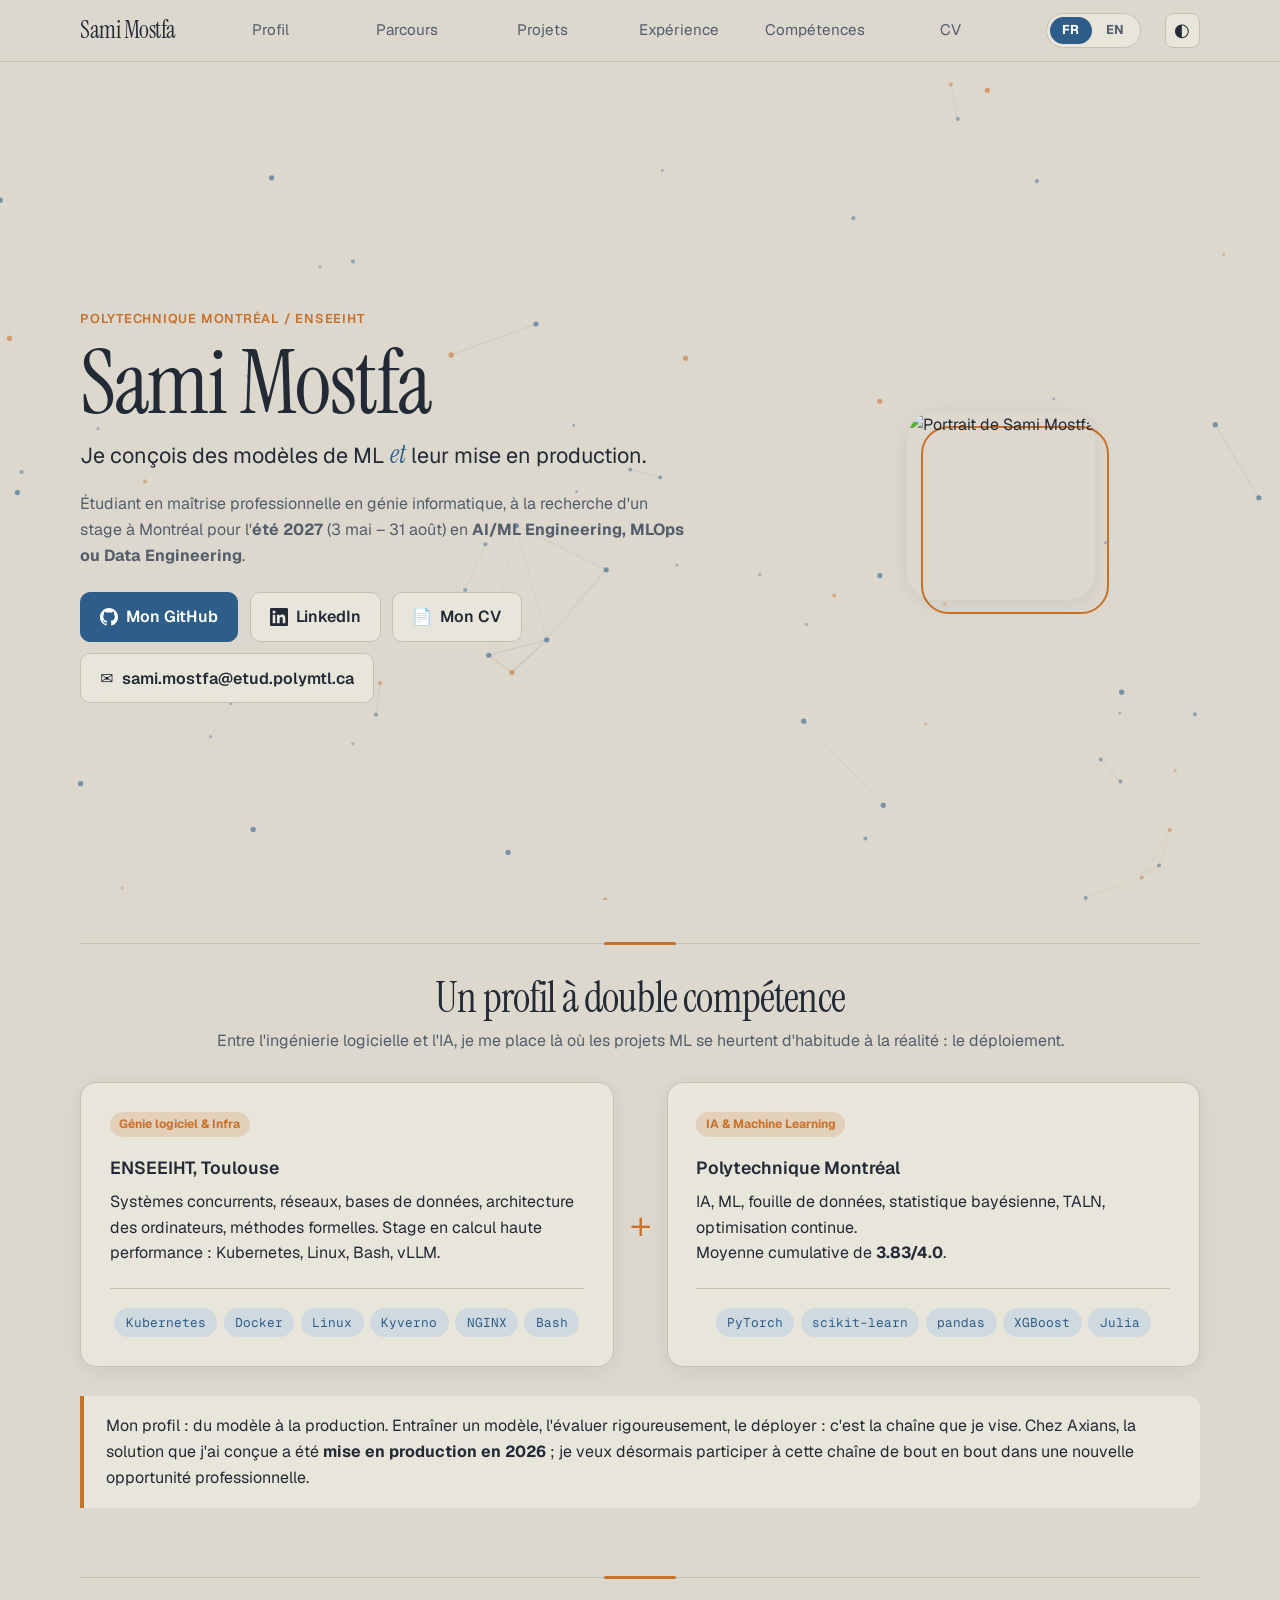
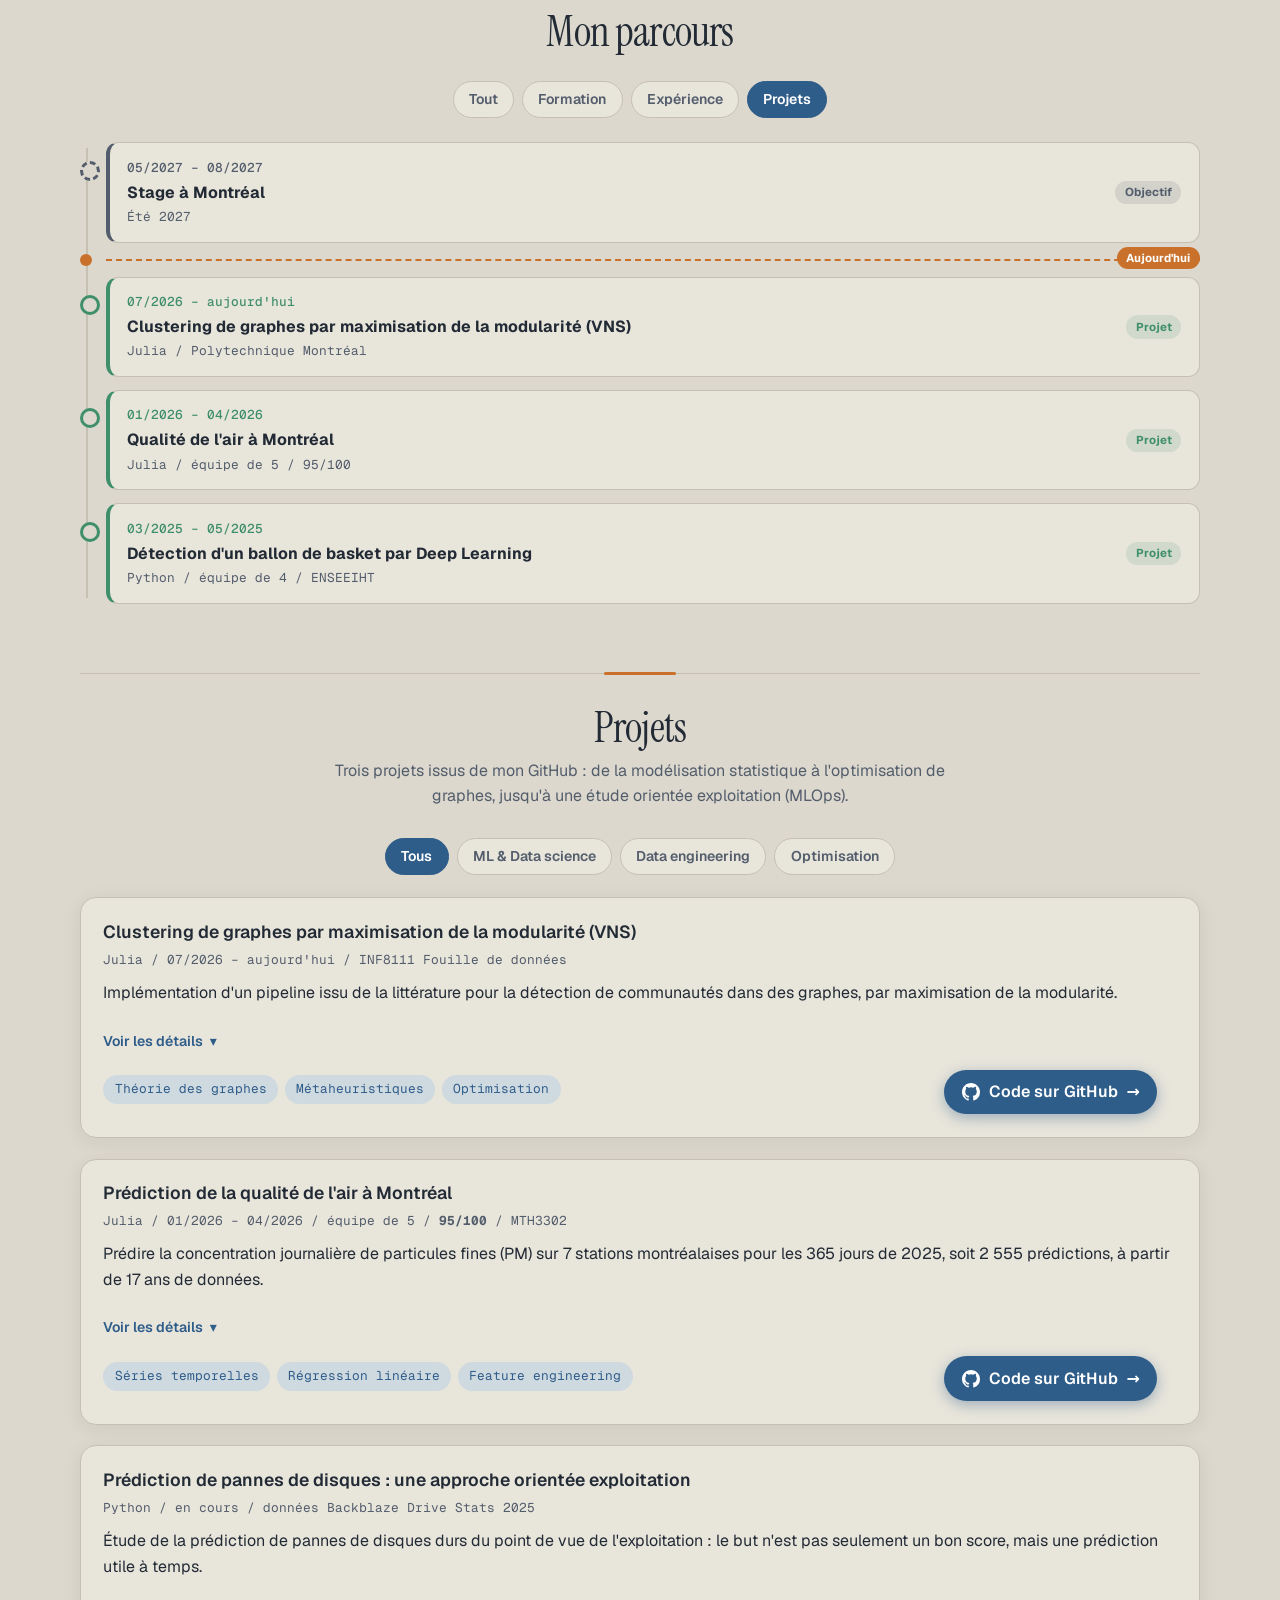
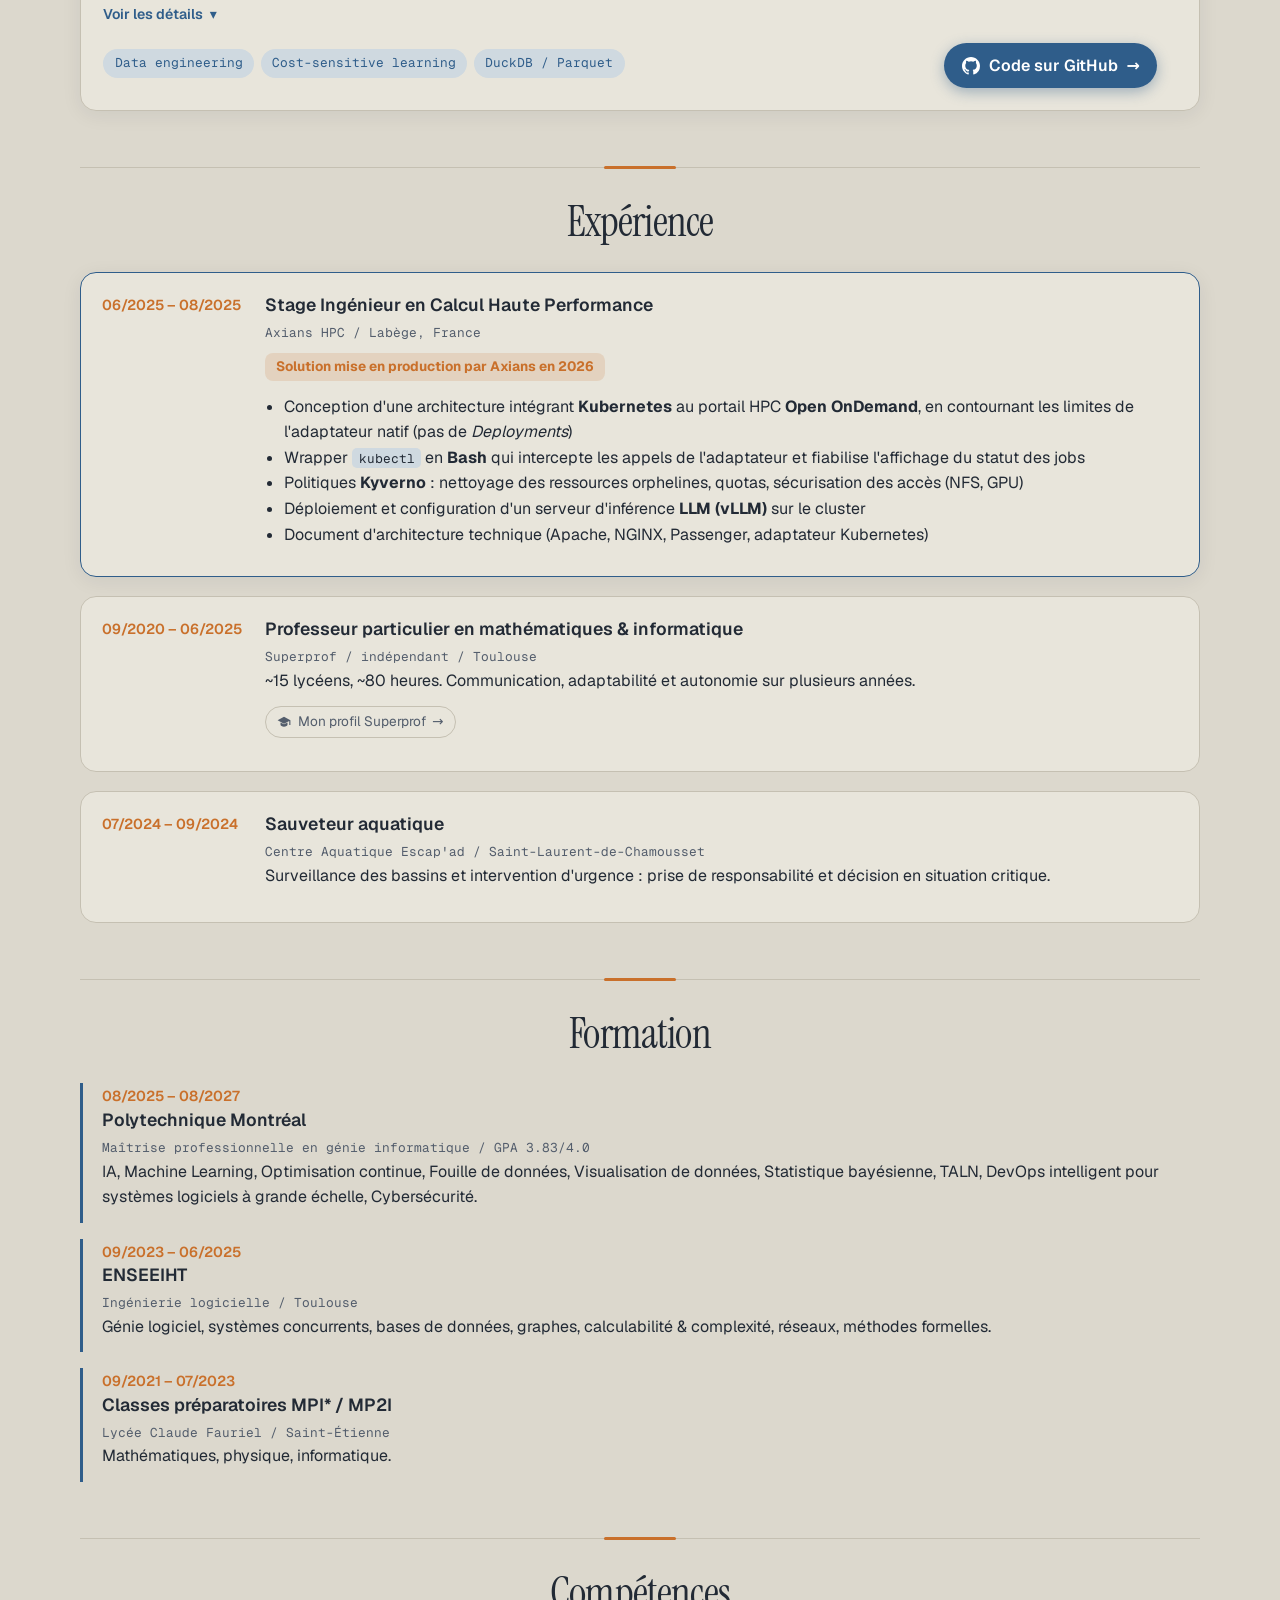
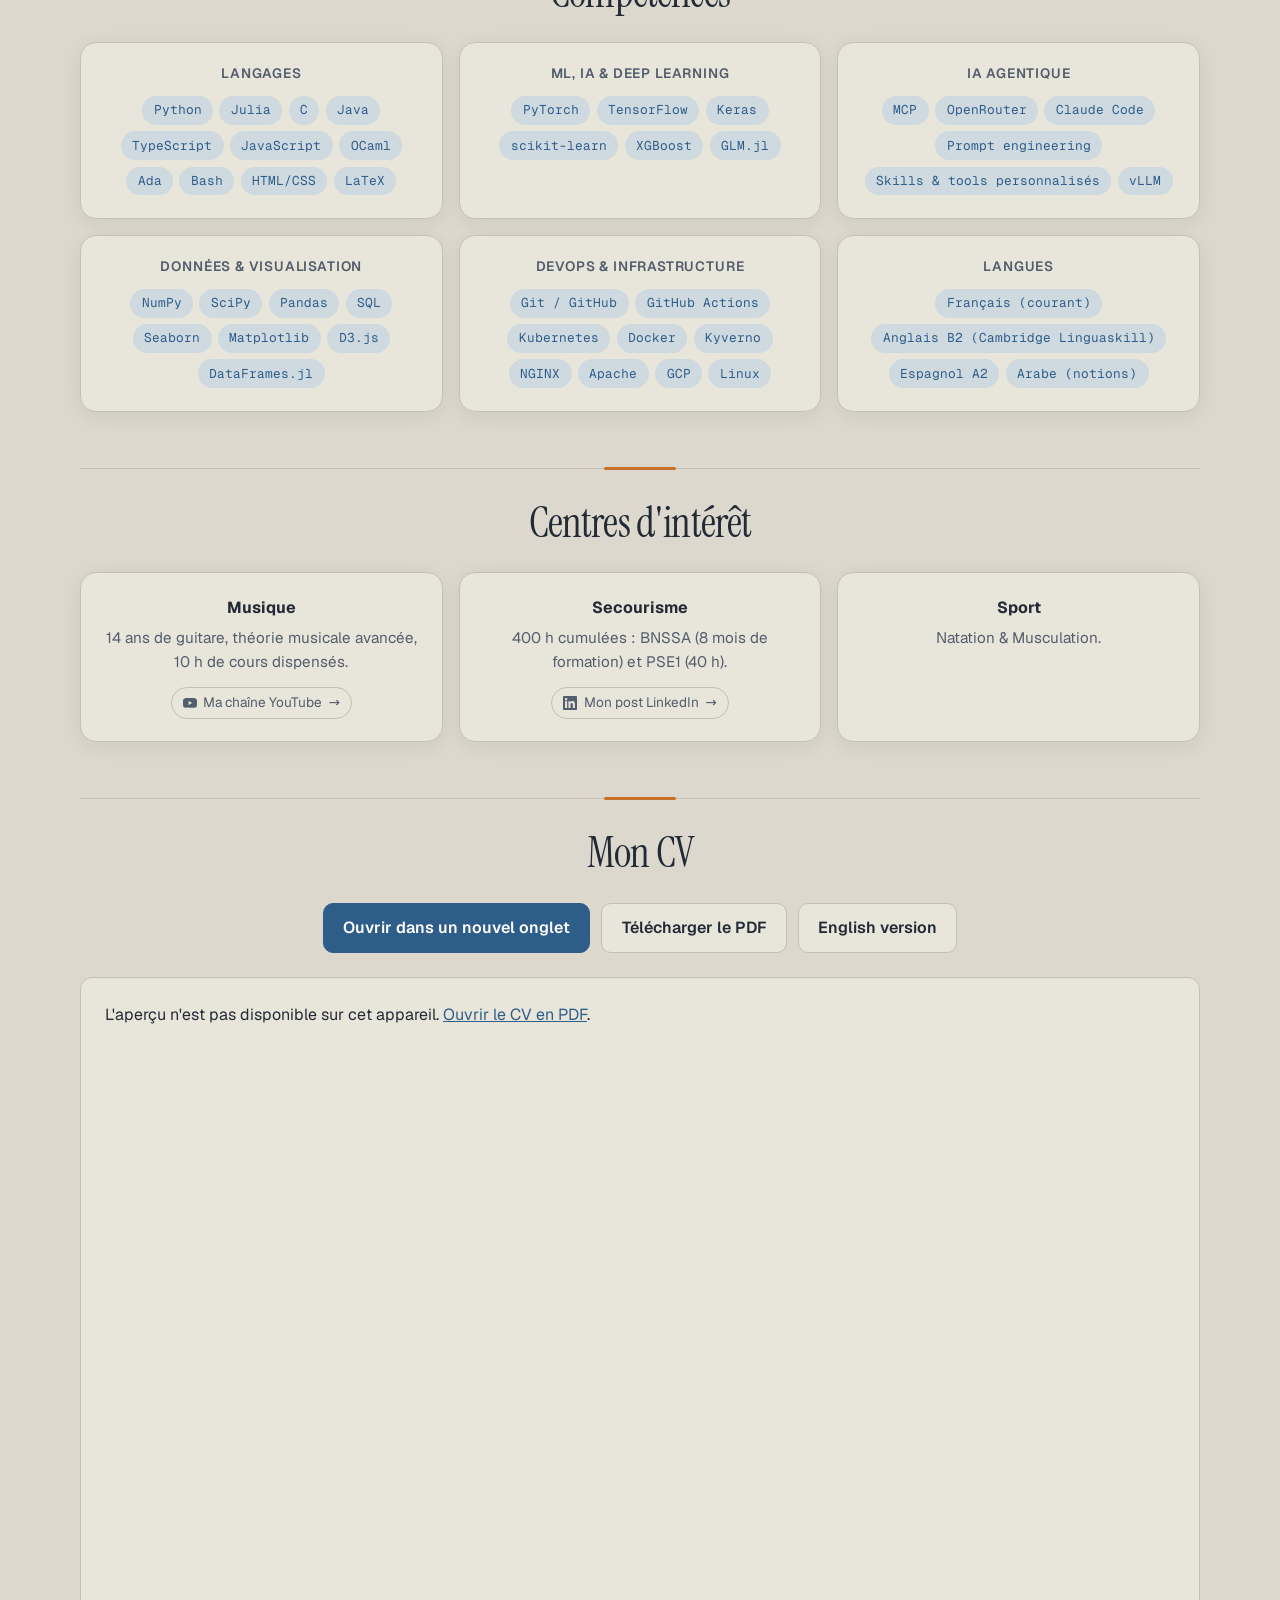
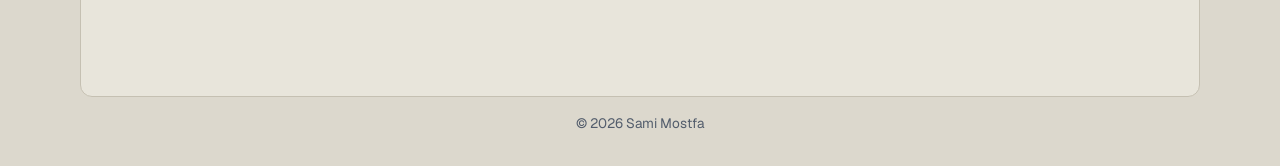
==== commit 5856fc85: "Upgrade Transition" ====
--- a/index.html
+++ b/index.html
@@ -15,7 +15,7 @@
   <link rel="preload" href="assets/fonts/InstrumentSerif-latin.woff2" as="font" type="font/woff2" crossorigin>
   <link rel="preload" href="assets/fonts/InstrumentSerif-Italic-latin.woff2" as="font" type="font/woff2" crossorigin>
   <link rel="preload" href="assets/fonts/GeistMono-latin.woff2" as="font" type="font/woff2" crossorigin>
-  <link rel="stylesheet" href="style.css?v=45">
+  <link rel="stylesheet" href="style.css?v=46">
 </head>
 <body>
 
@@ -367,6 +367,6 @@
 </main>
 
 <footer>© 2026 Sami Mostfa</footer>
-<script src="script.js?v=18"></script>
+<script src="script.js?v=21"></script>
 </body>
 </html>
--- a/style.css
+++ b/style.css
@@ -7,6 +7,19 @@
 @font-face { font-family: 'Instrument Serif'; font-style: italic; font-weight: 400; font-display: swap; src: url('assets/fonts/InstrumentSerif-Italic-latin.woff2') format('woff2'); unicode-range: U+0000-00FF, U+0131, U+0152-0153, U+02BB-02BC, U+02C6, U+02DA, U+02DC, U+0304, U+0308, U+0329, U+2000-206F, U+20AC, U+2122, U+2191, U+2193, U+2212, U+2215, U+FEFF, U+FFFD; }
 @font-face { font-family: 'Instrument Serif'; font-style: normal; font-weight: 400; font-display: swap; src: url('assets/fonts/InstrumentSerif-latin-ext.woff2') format('woff2'); unicode-range: U+0100-02BA, U+02BD-02C5, U+02C7-02CC, U+02CE-02D7, U+02DD-02FF, U+0304, U+0308, U+0329, U+1D00-1DBF, U+1E00-1E9F, U+1EF2-1EFF, U+2020, U+20A0-20AB, U+20AD-20C4, U+2113, U+2C60-2C7F, U+A720-A7FF; }
 @font-face { font-family: 'Instrument Serif'; font-style: normal; font-weight: 400; font-display: swap; src: url('assets/fonts/InstrumentSerif-latin.woff2') format('woff2'); unicode-range: U+0000-00FF, U+0131, U+0152-0153, U+02BB-02BC, U+02C6, U+02DA, U+02DC, U+0304, U+0308, U+0329, U+2000-206F, U+20AC, U+2122, U+2191, U+2193, U+2212, U+2215, U+FEFF, U+FFFD; }
+
+/* Transition douce entre thèmes : on anime les variables de couleur sur :root (pas chaque élément),
+   donc tout change en même temps et un clic répété repart de la couleur courante. */
+@property --bg { syntax: '<color>'; inherits: true; initial-value: #dcd8cd; }
+@property --surface { syntax: '<color>'; inherits: true; initial-value: #e8e5db; }
+@property --text { syntax: '<color>'; inherits: true; initial-value: #222a35; }
+@property --muted { syntax: '<color>'; inherits: true; initial-value: #535d6c; }
+@property --border { syntax: '<color>'; inherits: true; initial-value: #c5c0b2; }
+@property --accent { syntax: '<color>'; inherits: true; initial-value: #2f5d8a; }
+@property --accent-2 { syntax: '<color>'; inherits: true; initial-value: #c9702b; }
+@property --accent-soft { syntax: '<color>'; inherits: true; initial-value: #cfd9e0; }
+:root { transition: --bg .8s ease, --surface .8s ease, --text .8s ease, --muted .8s ease, --border .8s ease, --accent .8s ease, --accent-2 .8s ease, --accent-soft .8s ease; }
+@media (prefers-reduced-motion: reduce) { :root { transition: none; } }
 
 :root {
   --maxw: 1160px;
@@ -377,6 +390,3 @@
 :root[data-theme="dark"] { cursor: url("assets/cursors/default-dark.png") 4 3, auto; }
 a, button, summary, label, select, [role="button"], .tl-card, .copy-mail { cursor: url("assets/cursors/pointer-light.png") 13 5, pointer !important; }
 :root[data-theme="dark"] :is(a, button, summary, label, select, [role="button"], .tl-card, .copy-mail) { cursor: url("assets/cursors/pointer-dark.png") 13 5, pointer !important; }
-
-/* Transition douce lors du changement de thème */
-.theme-fade, .theme-fade * { transition: background-color .8s ease, color .8s ease, border-color .8s ease, box-shadow .8s ease !important; }
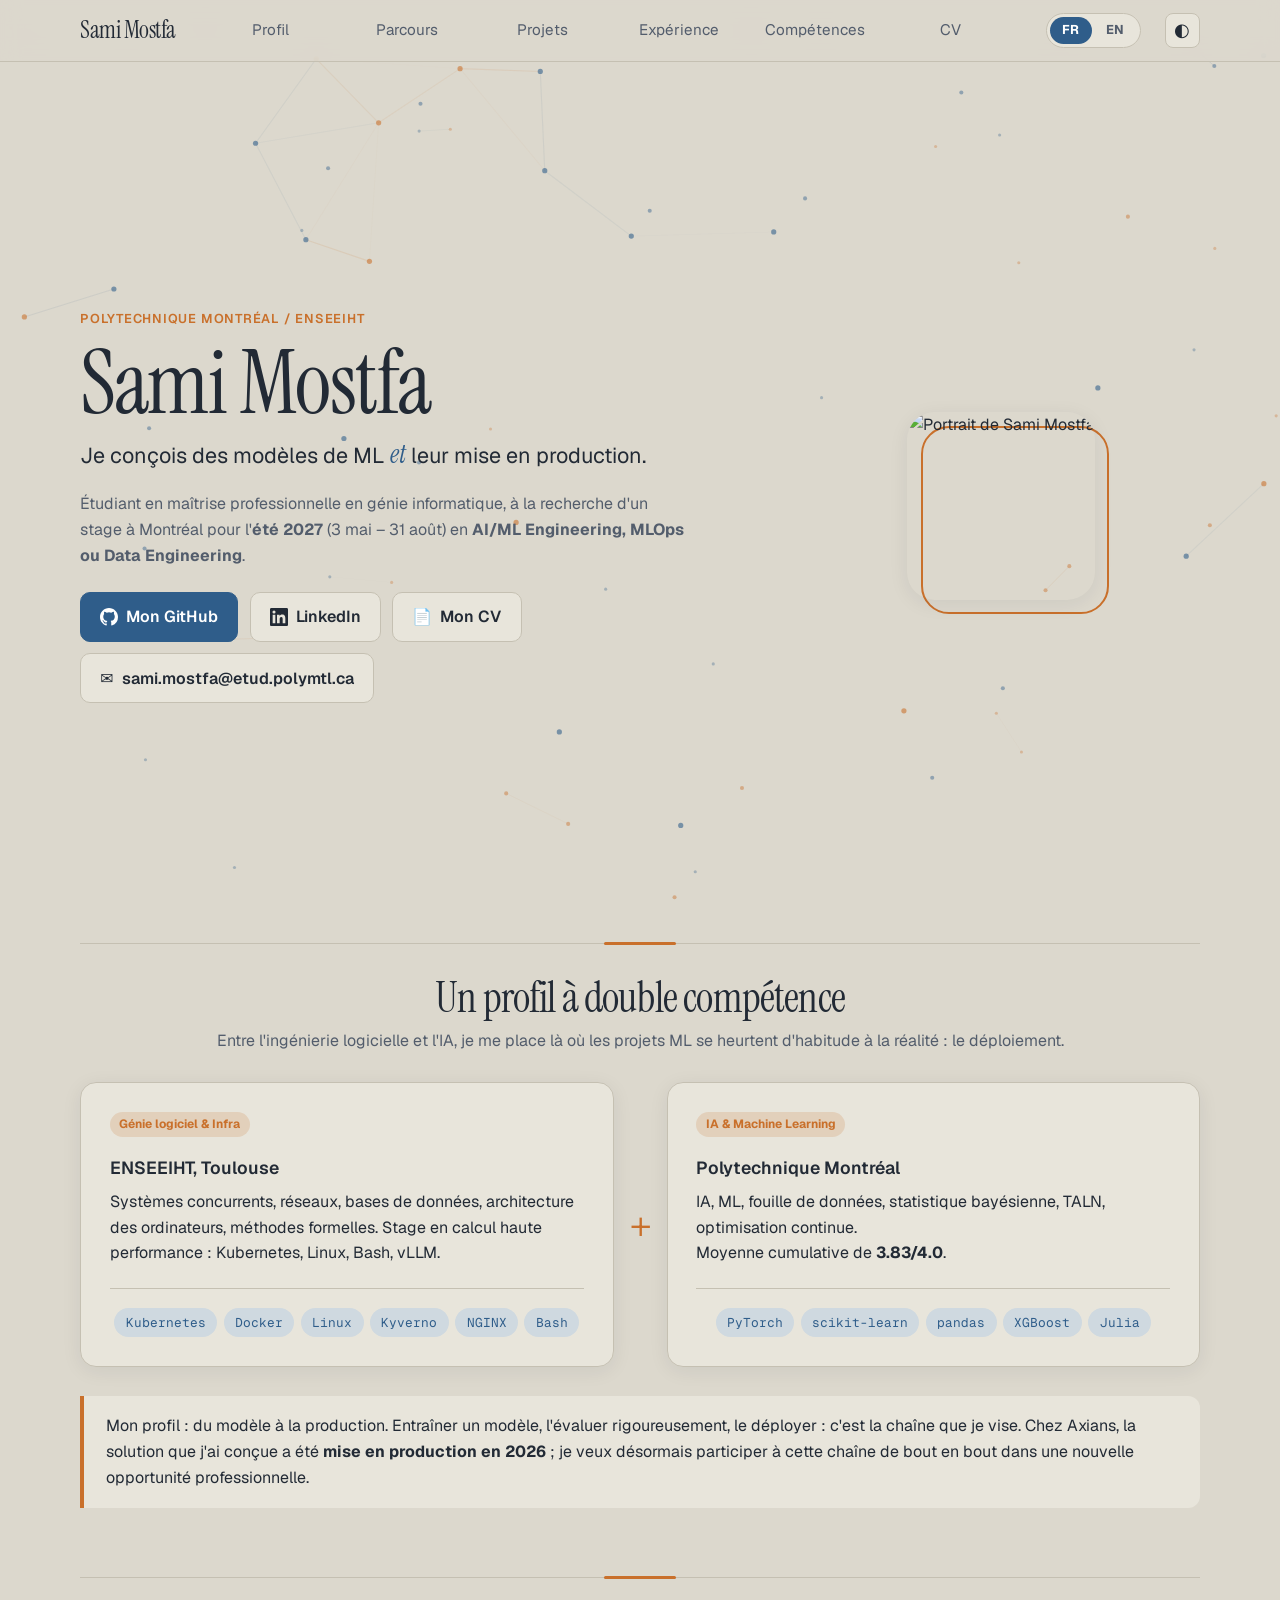
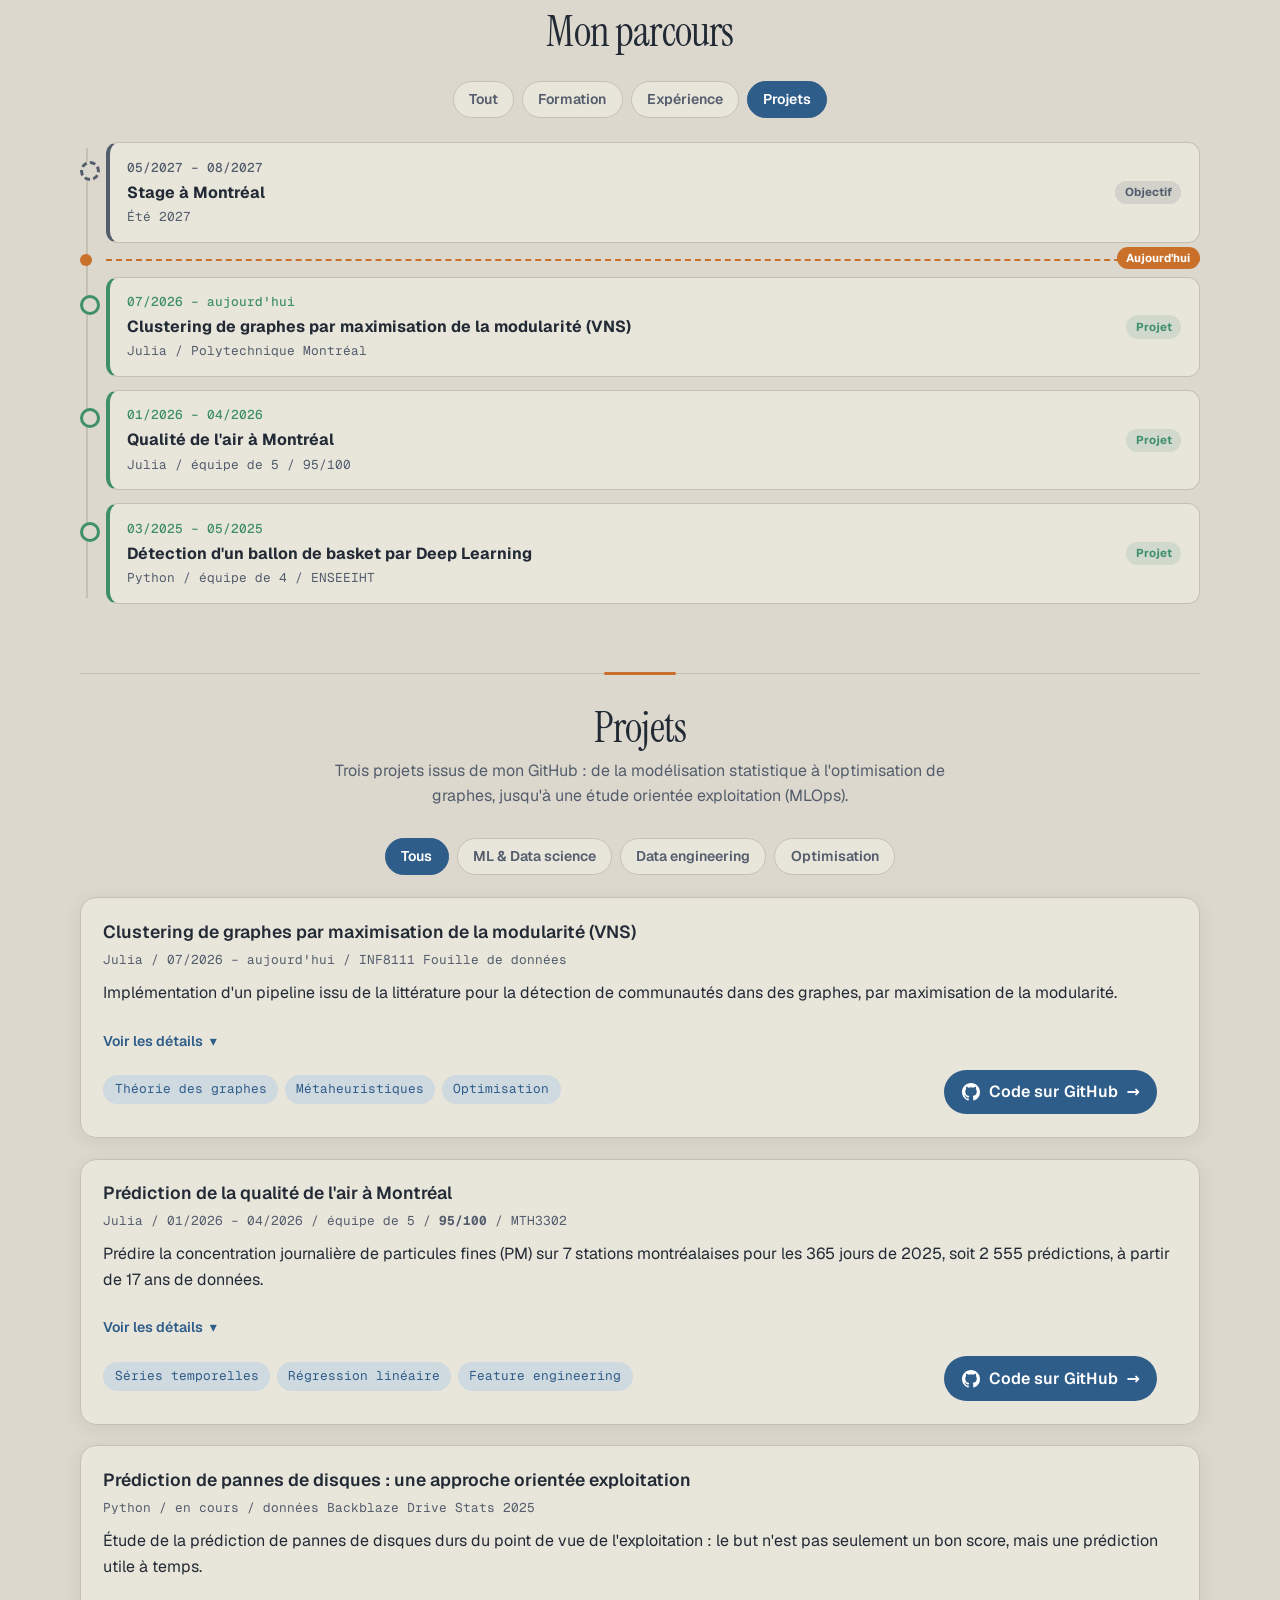
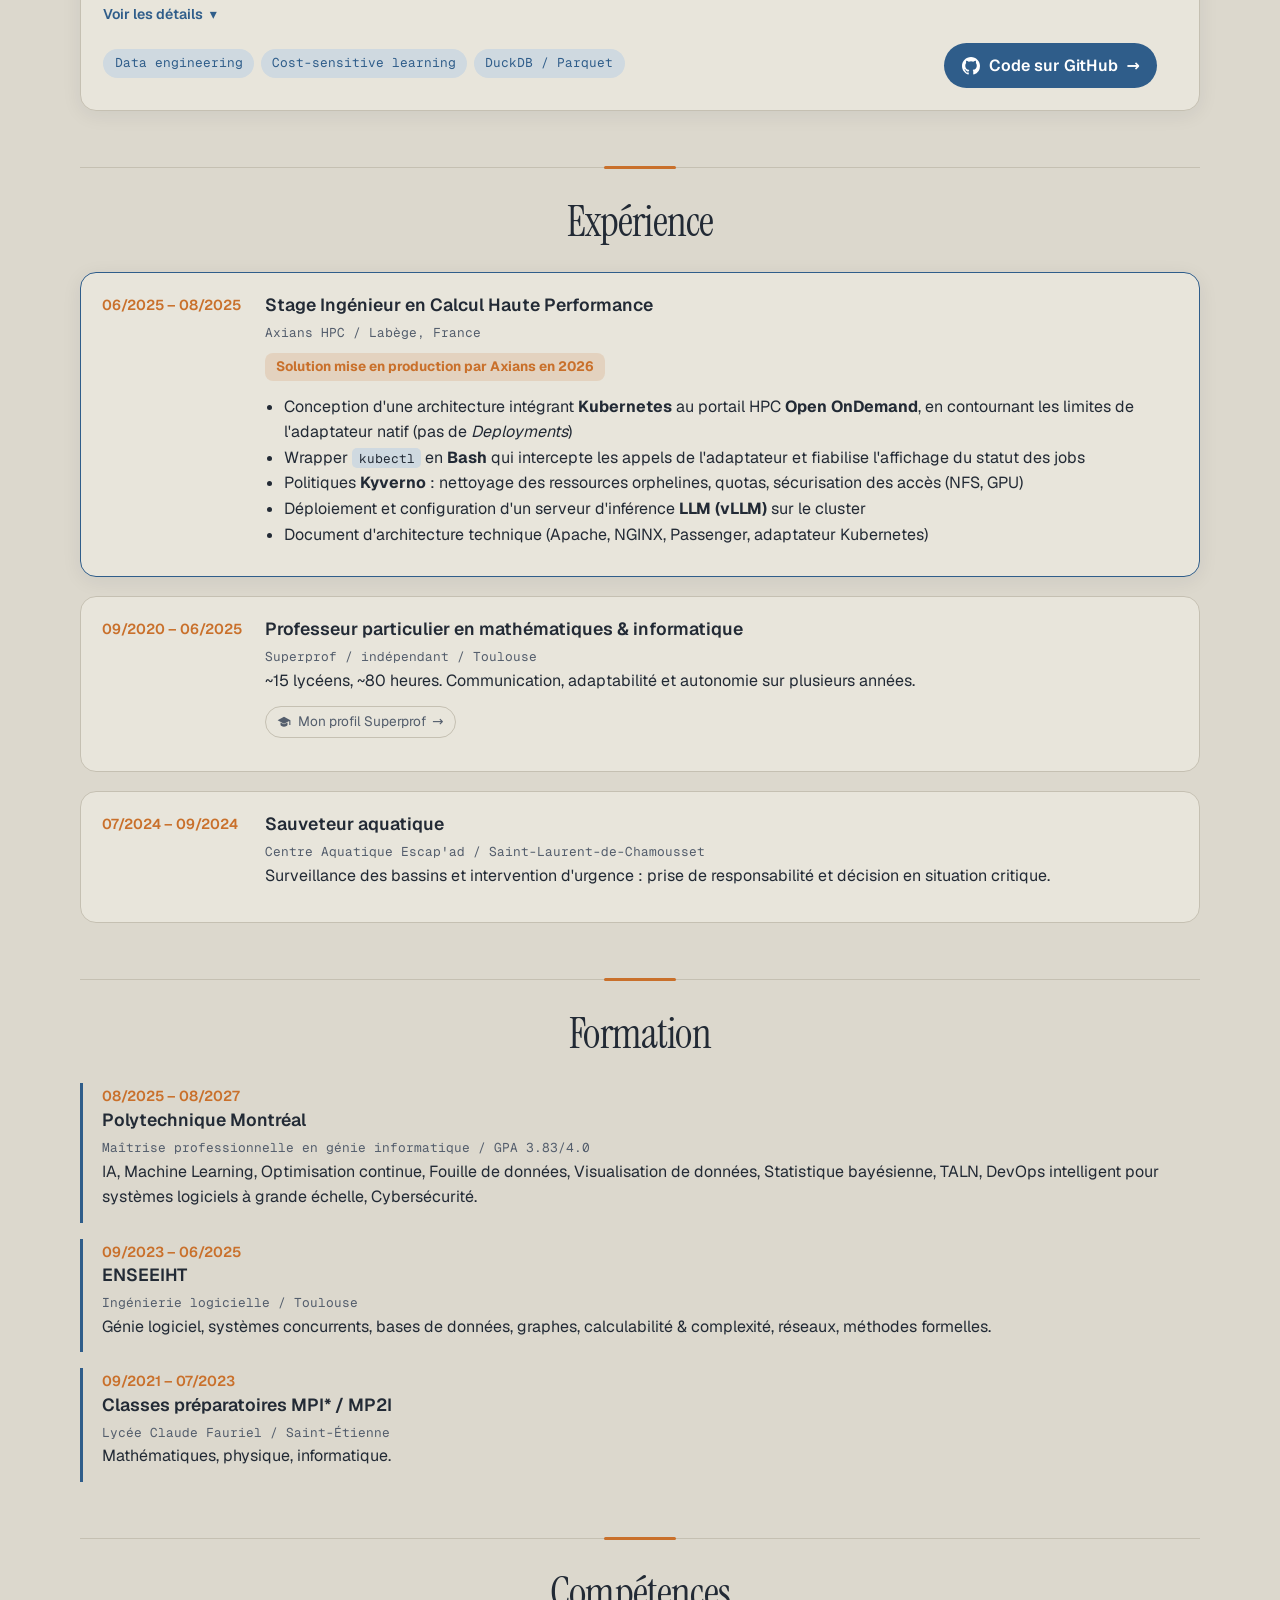
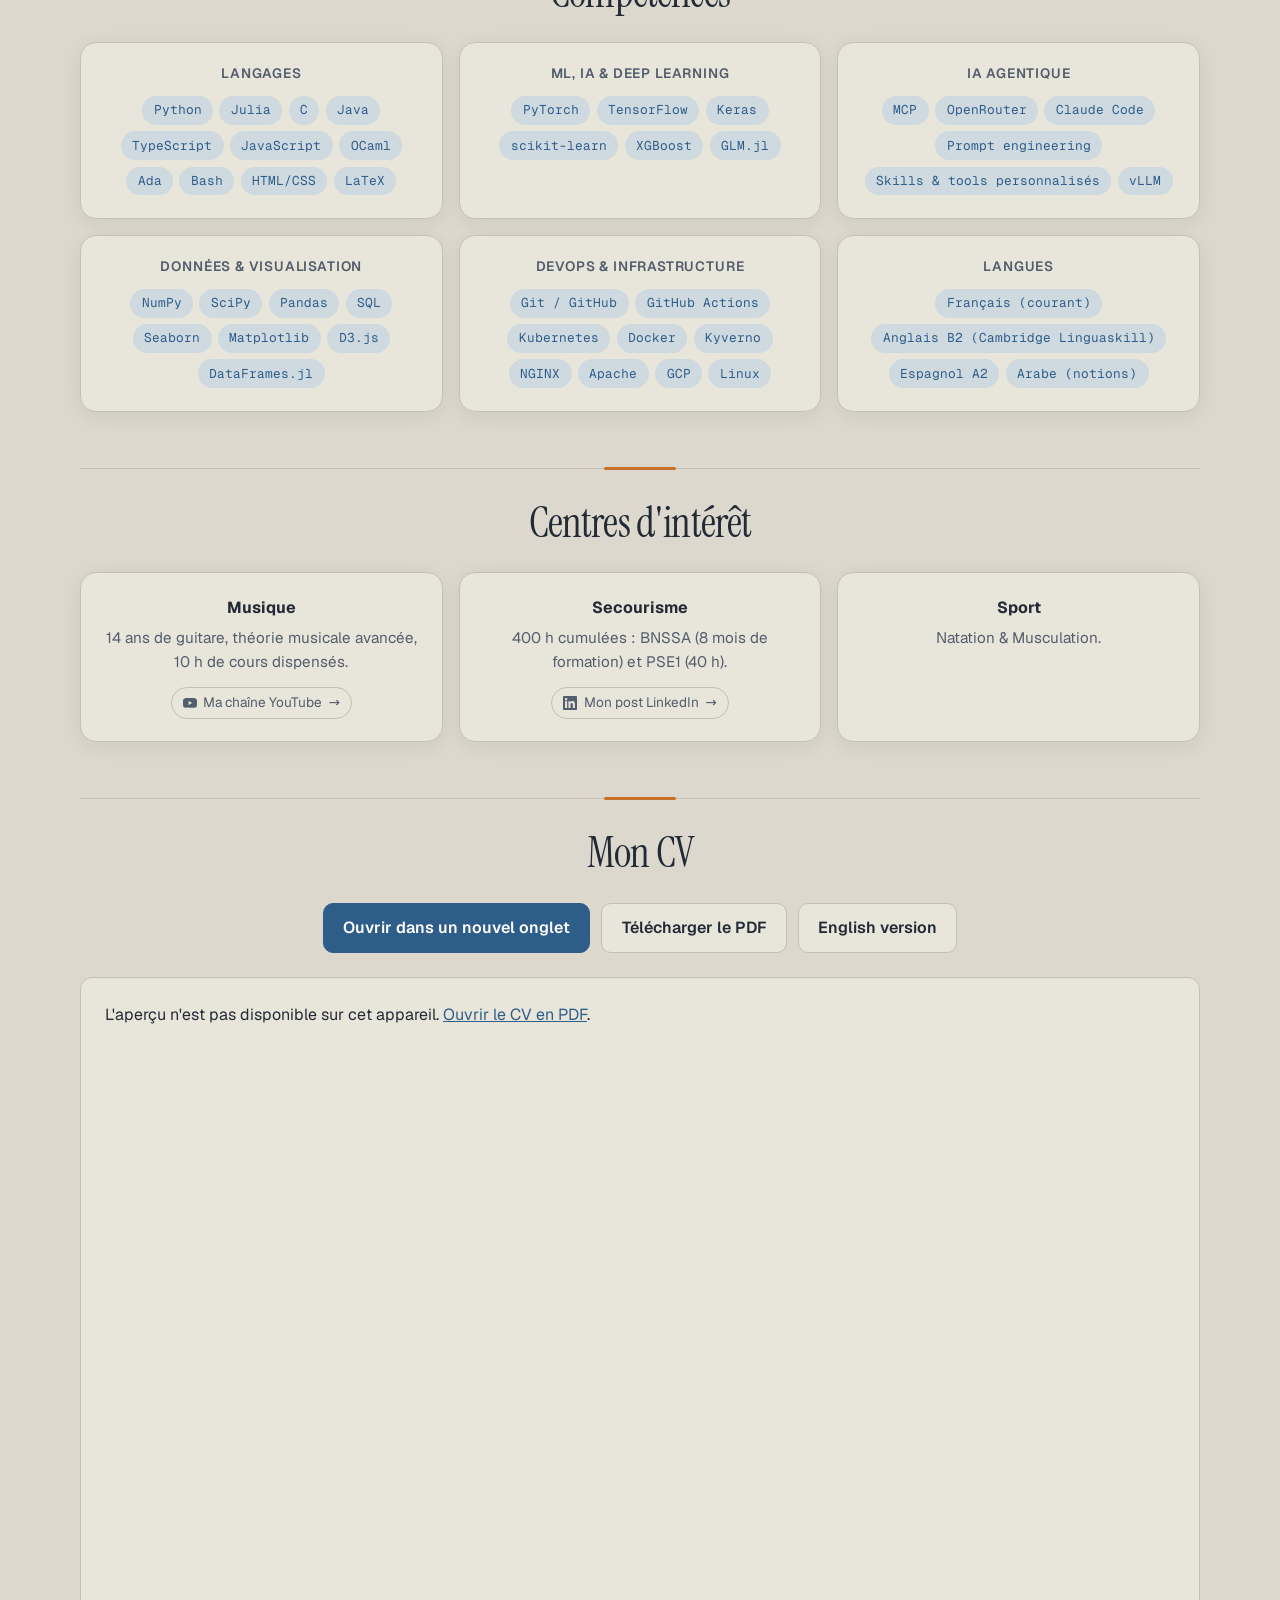
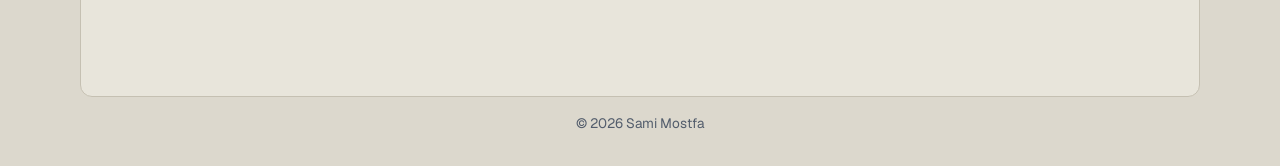
==== commit 944ce2d4: "Update dates rendering on phone" ====
--- a/index.html
+++ b/index.html
@@ -4,6 +4,7 @@
   <meta charset="utf-8">
   <meta name="viewport" content="width=device-width, initial-scale=1">
   <meta name="color-scheme" content="light dark">
+  <meta name="format-detection" content="telephone=no, date=no, address=no, email=no">
   <meta name="theme-color" content="#dcd8cd">
   <script>try{var t=sessionStorage.getItem('theme');document.documentElement.dataset.theme=t||(matchMedia('(prefers-color-scheme: dark)').matches?'dark':'light')}catch(e){}</script>
   <title>Sami Mostfa — ML & MLOps Engineer</title>
--- a/style.css
+++ b/style.css
@@ -238,13 +238,13 @@
 .gh-btn {
   display: inline-flex; align-items: center; gap: .55rem; padding: .6rem 1.1rem; border-radius: 99px;
   background: var(--accent);
-  color: #fff; text-decoration: none; box-shadow: 0 4px 14px color-mix(in srgb, var(--accent) 40%, transparent);
-  transition: transform .2s, box-shadow .2s;
+  color: #fff; text-decoration: none;
+  transition: transform .2s;
 }
 :root[data-theme="dark"] .gh-btn { color: #0d1218; }
 .gh-btn svg { transition: transform .35s; }
 .gh-arrow { display: inline-block; transition: transform .2s; }
-.gh-btn:hover, .gh-btn:focus-visible { transform: translateY(-3px) scale(1.04); box-shadow: 0 8px 20px color-mix(in srgb, var(--accent-2) 45%, transparent); }
+.gh-btn:hover, .gh-btn:focus-visible { transform: translateY(-3px) scale(1.04); }
 .gh-btn:hover svg { transform: rotate(-12deg) scale(1.15); }
 .gh-btn:hover .gh-arrow { transform: translateX(4px); }
 .gh-btn:active { transform: translateY(0) scale(.98); }
@@ -324,6 +324,7 @@
 }
 .tl-card:hover, .tl-item.open .tl-card { box-shadow: var(--shadow); transform: translateX(3px); }
 .tl-when { grid-column: 1; font-family: var(--font-mono); font-variant-numeric: tabular-nums; color: var(--c); font-size: .8rem; font-weight: 500; }
+a[x-apple-data-detectors] { color: inherit !important; text-decoration: none !important; font: inherit !important; }
 .tl-title { grid-column: 1; font-weight: 700; }
 .tl-sub { grid-column: 1; font-family: var(--font-mono); font-variant-numeric: tabular-nums; color: var(--muted); font-size: .8rem; }
 .tl-type {
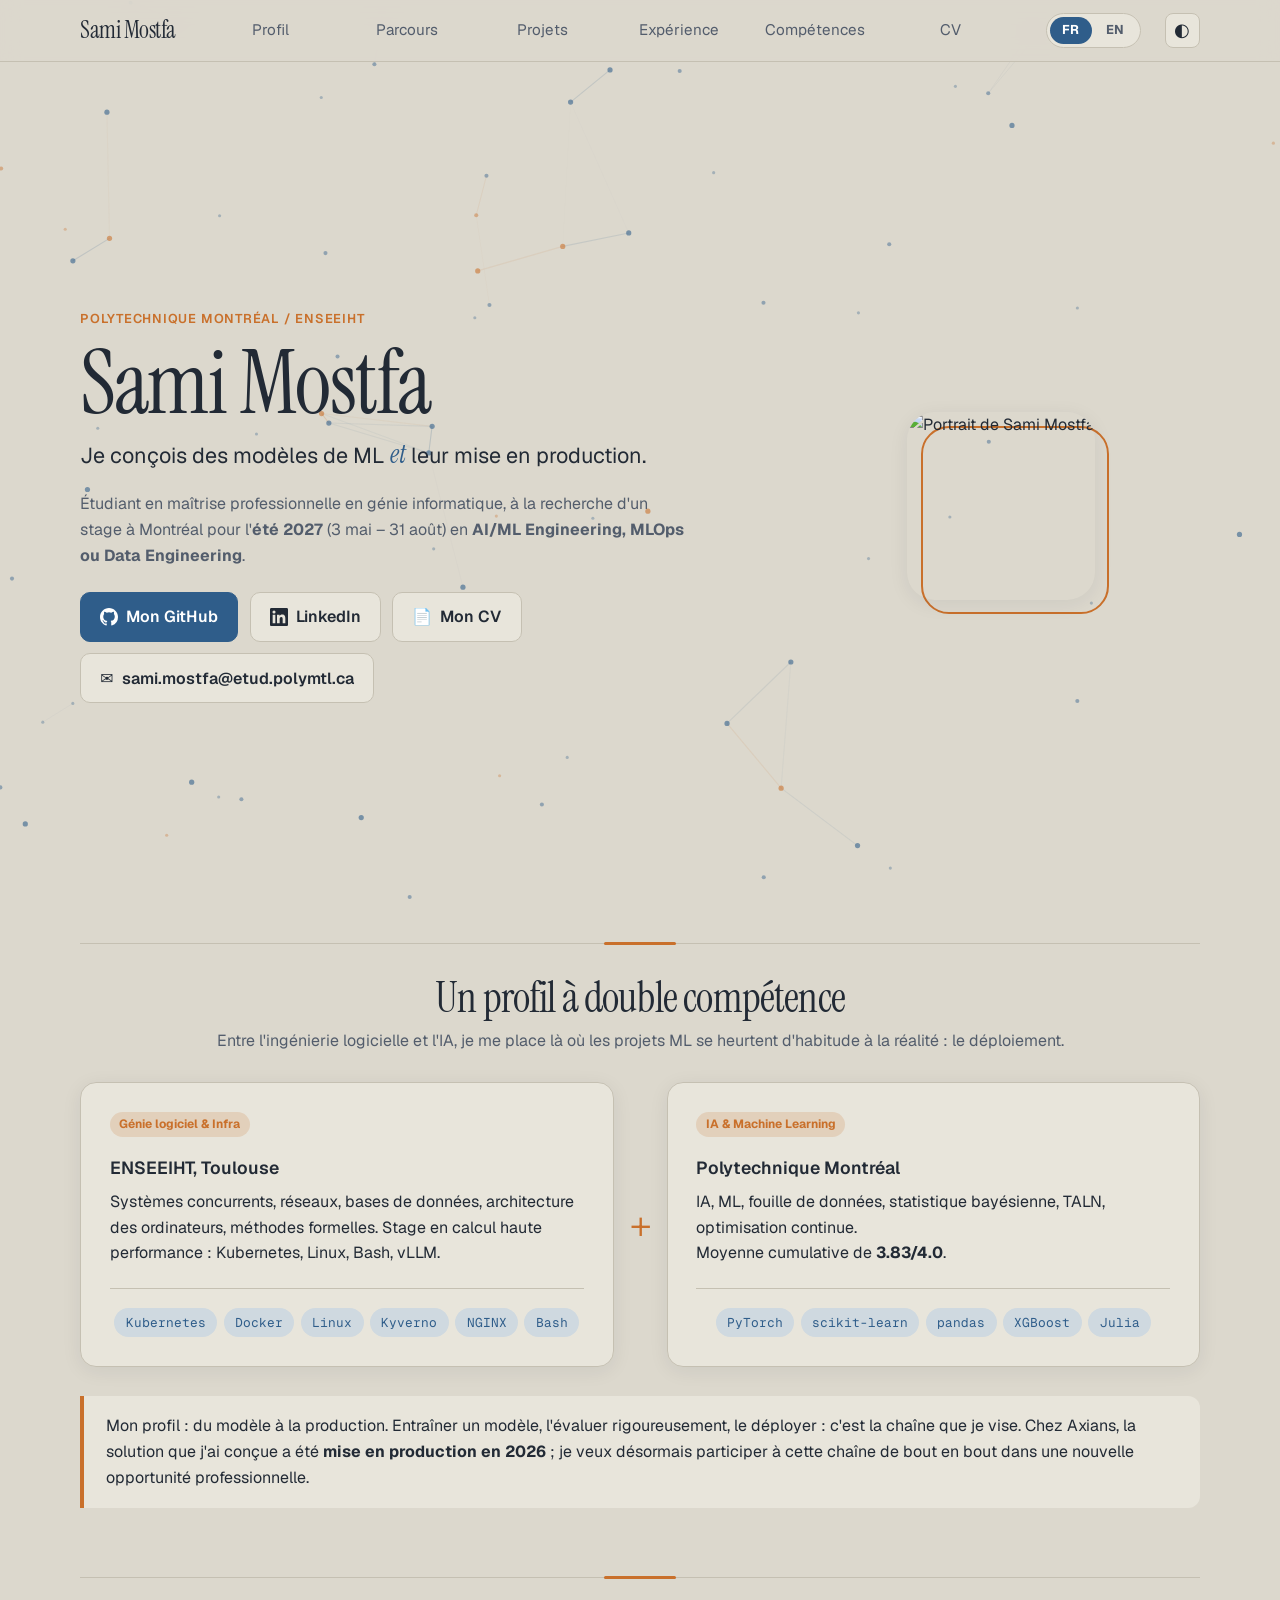
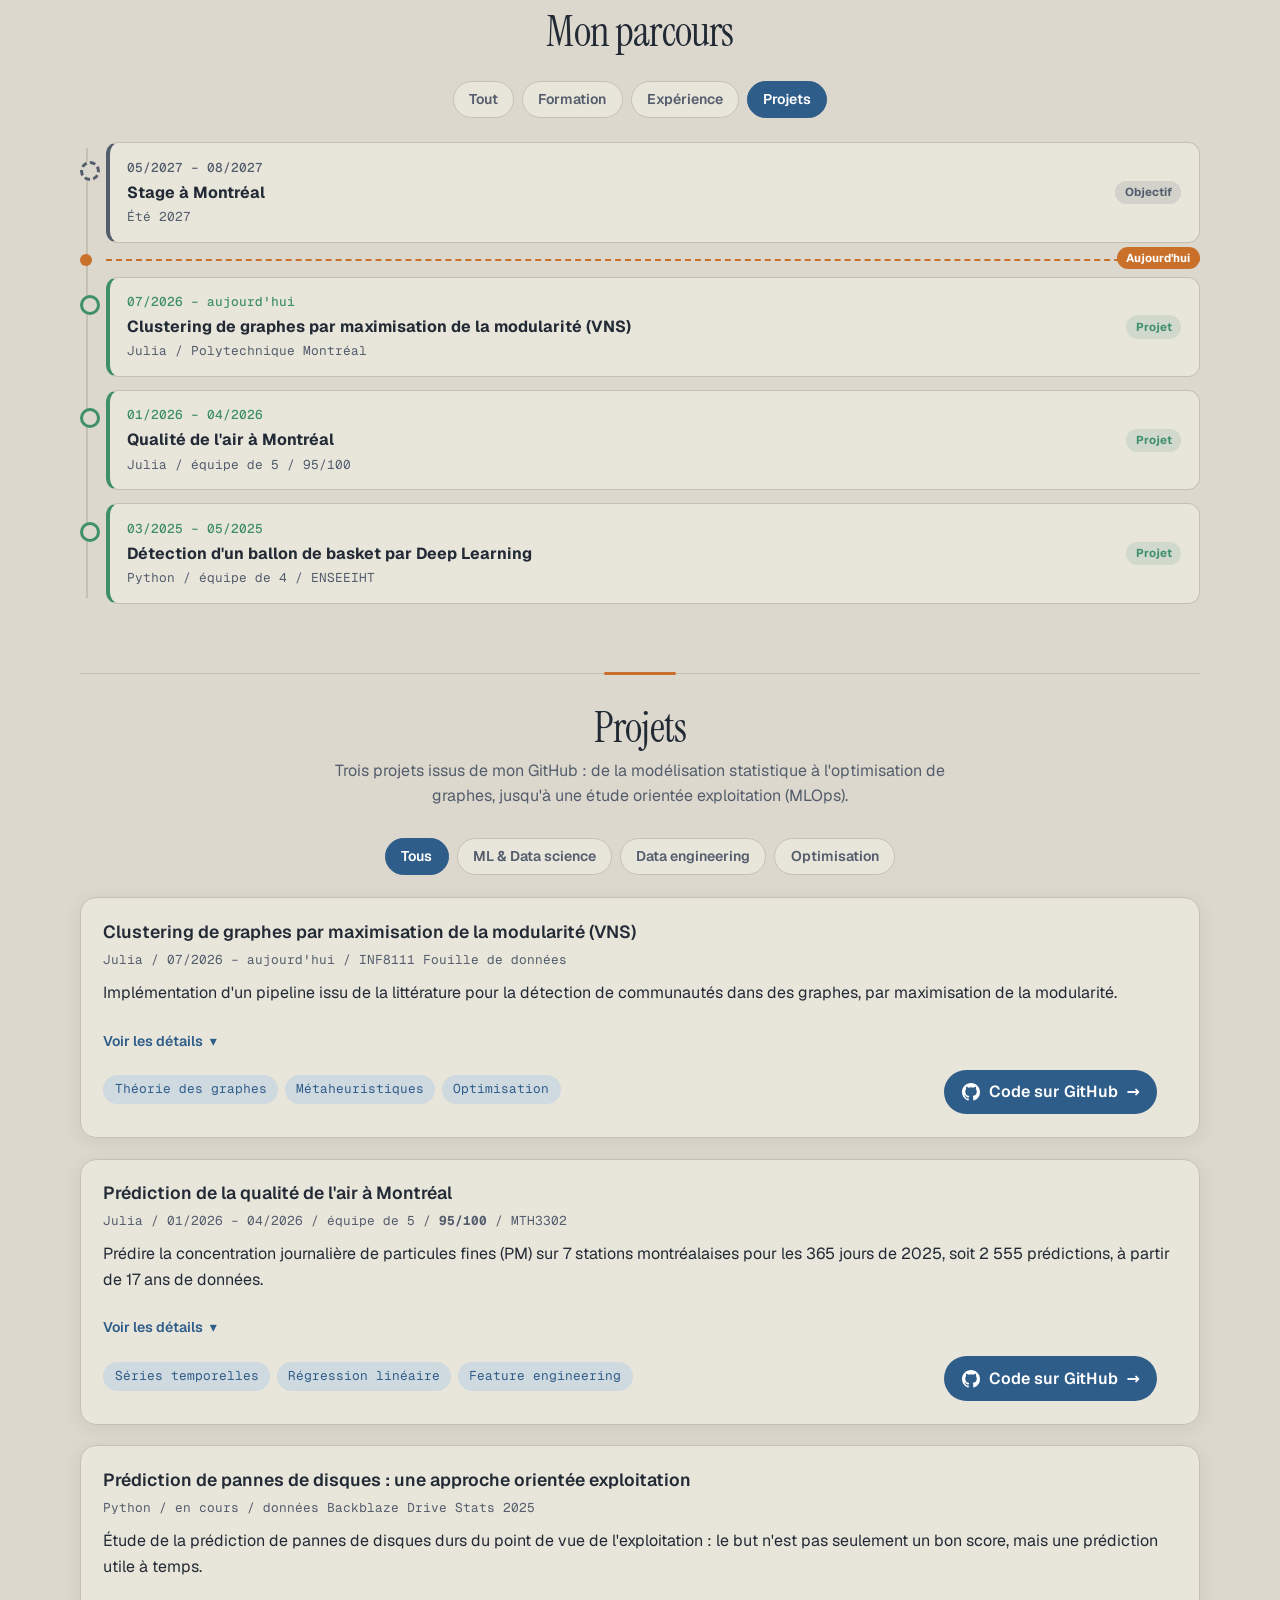
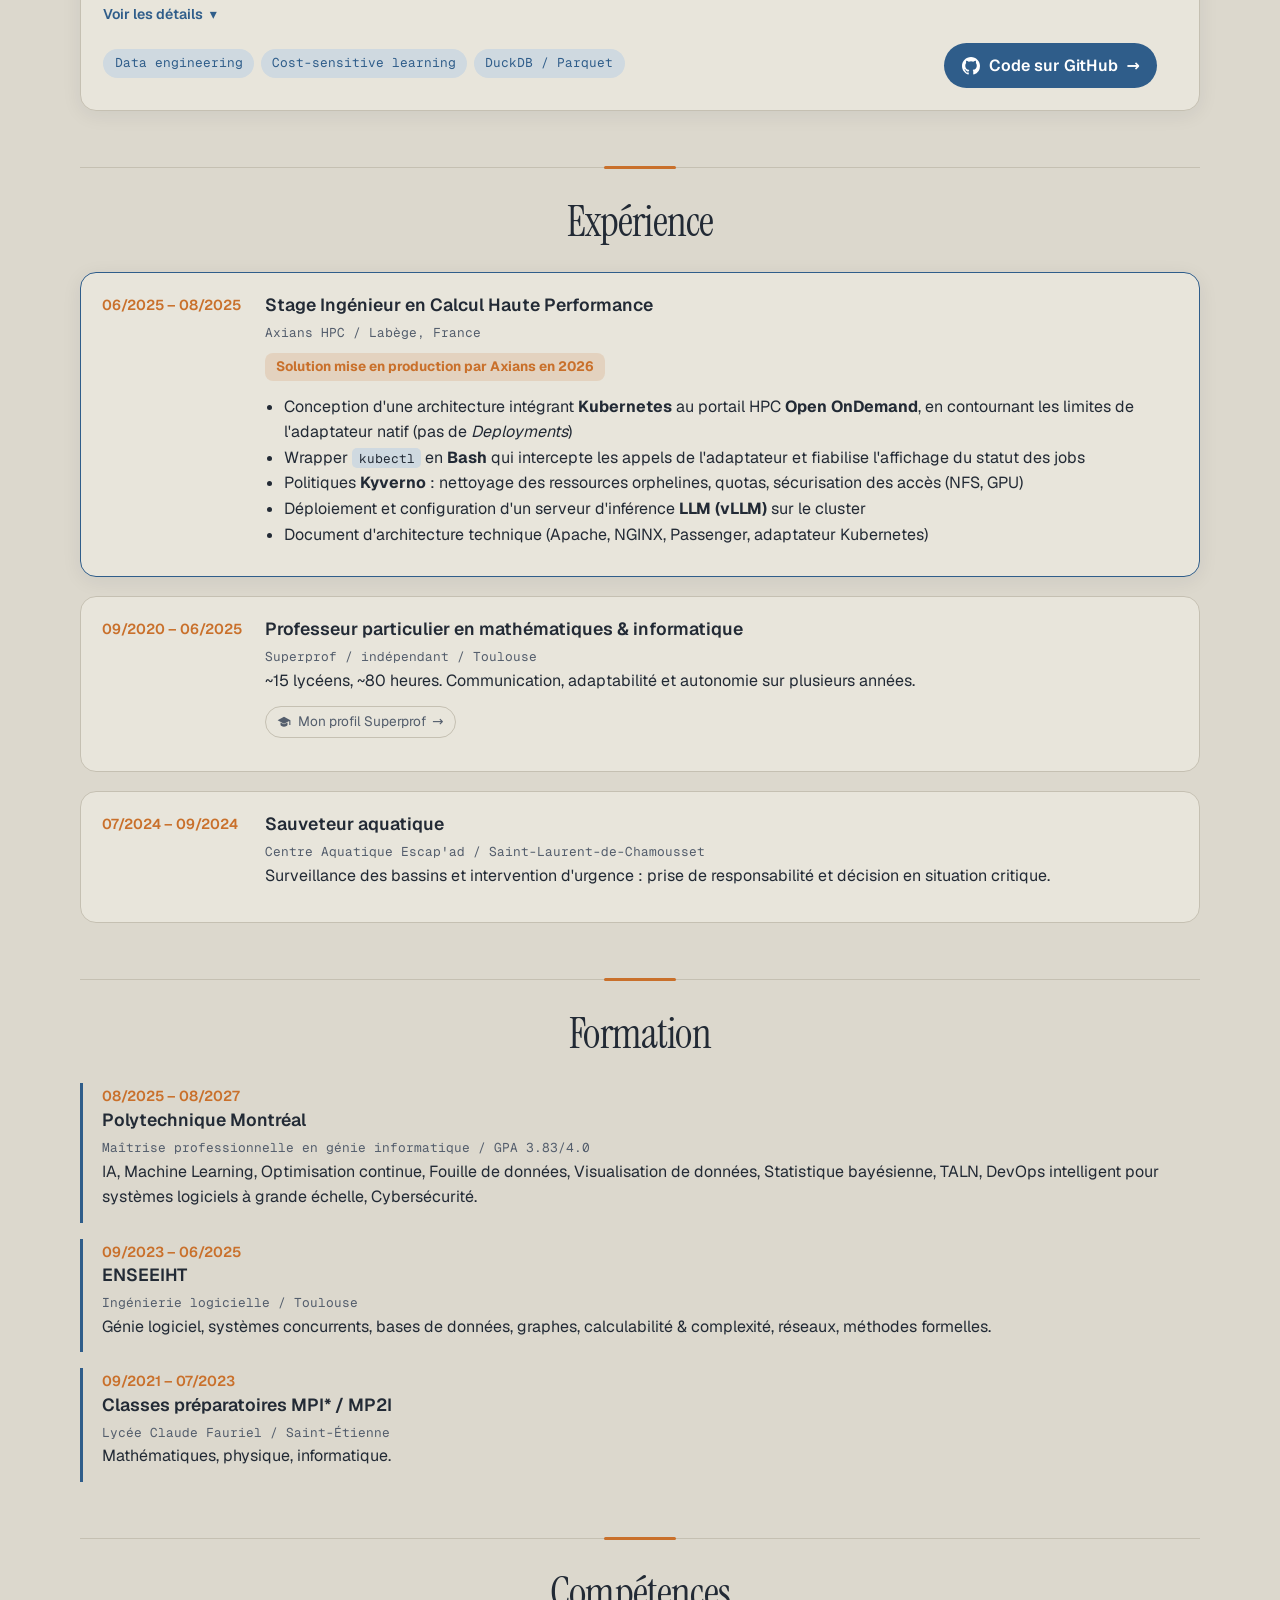
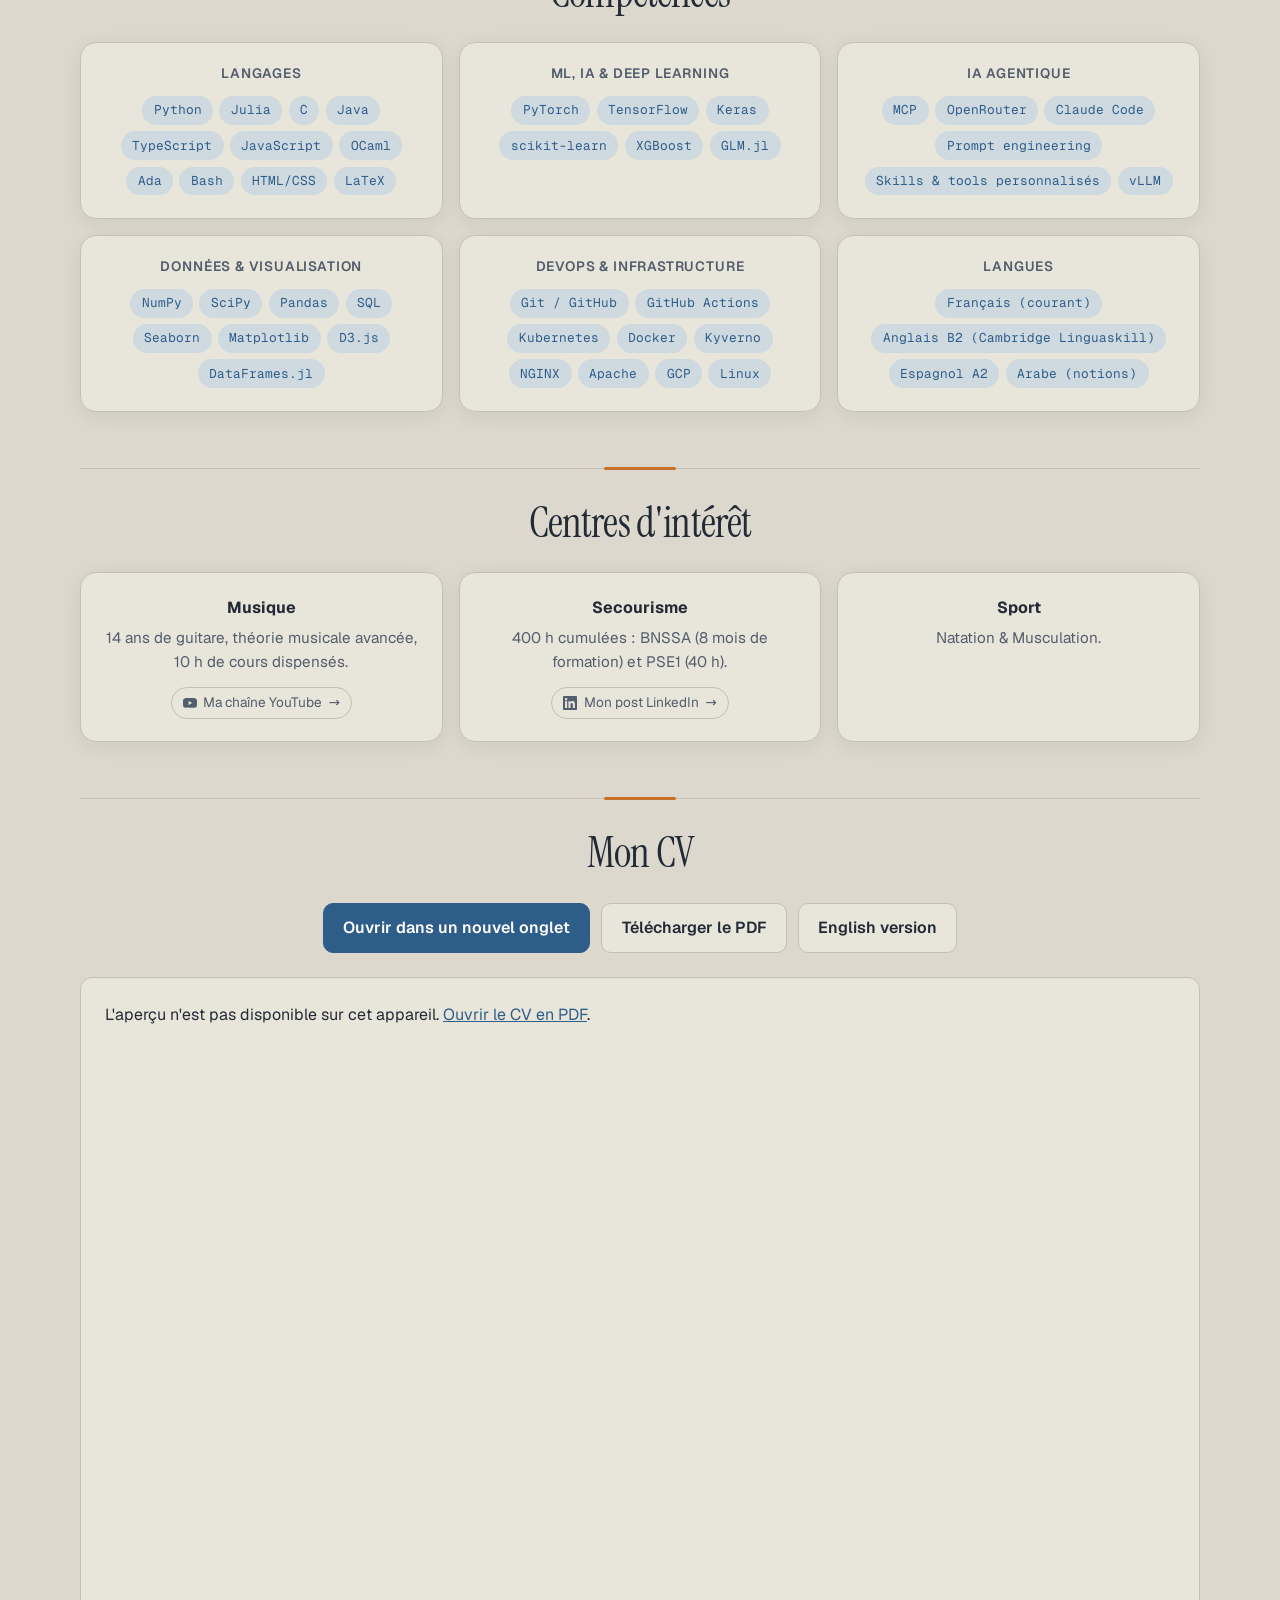
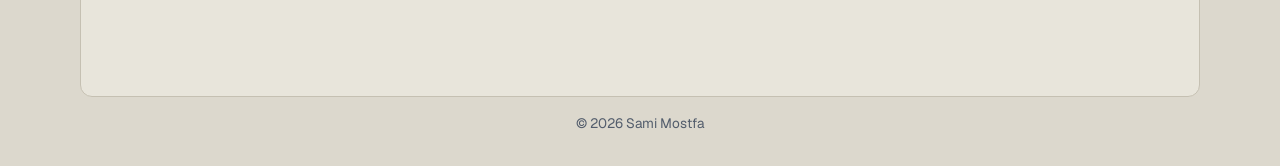
==== commit b7dba6b3: "Upgrade FR/EN button" ====
--- a/index.html
+++ b/index.html
@@ -368,6 +368,6 @@
 </main>
 
 <footer>© 2026 Sami Mostfa</footer>
-<script src="script.js?v=21"></script>
+<script src="script.js?v=22"></script>
 </body>
 </html>
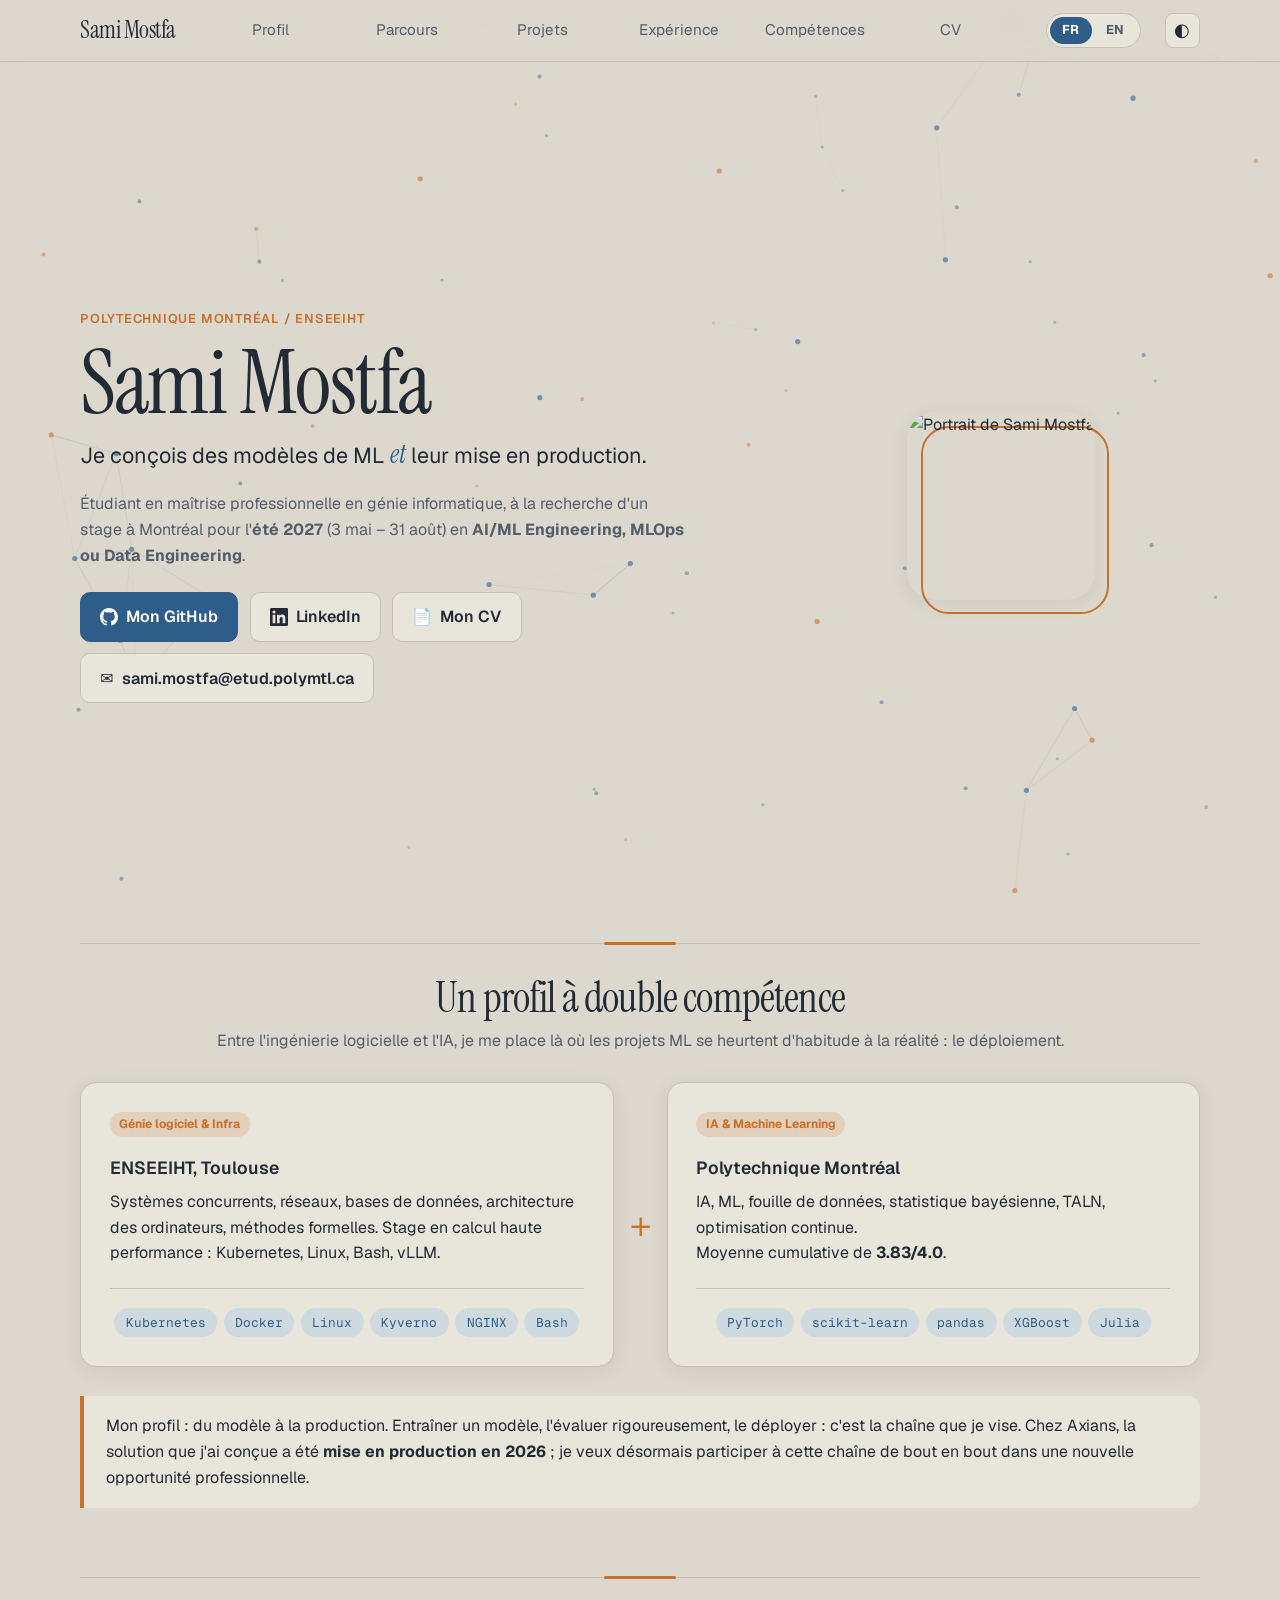
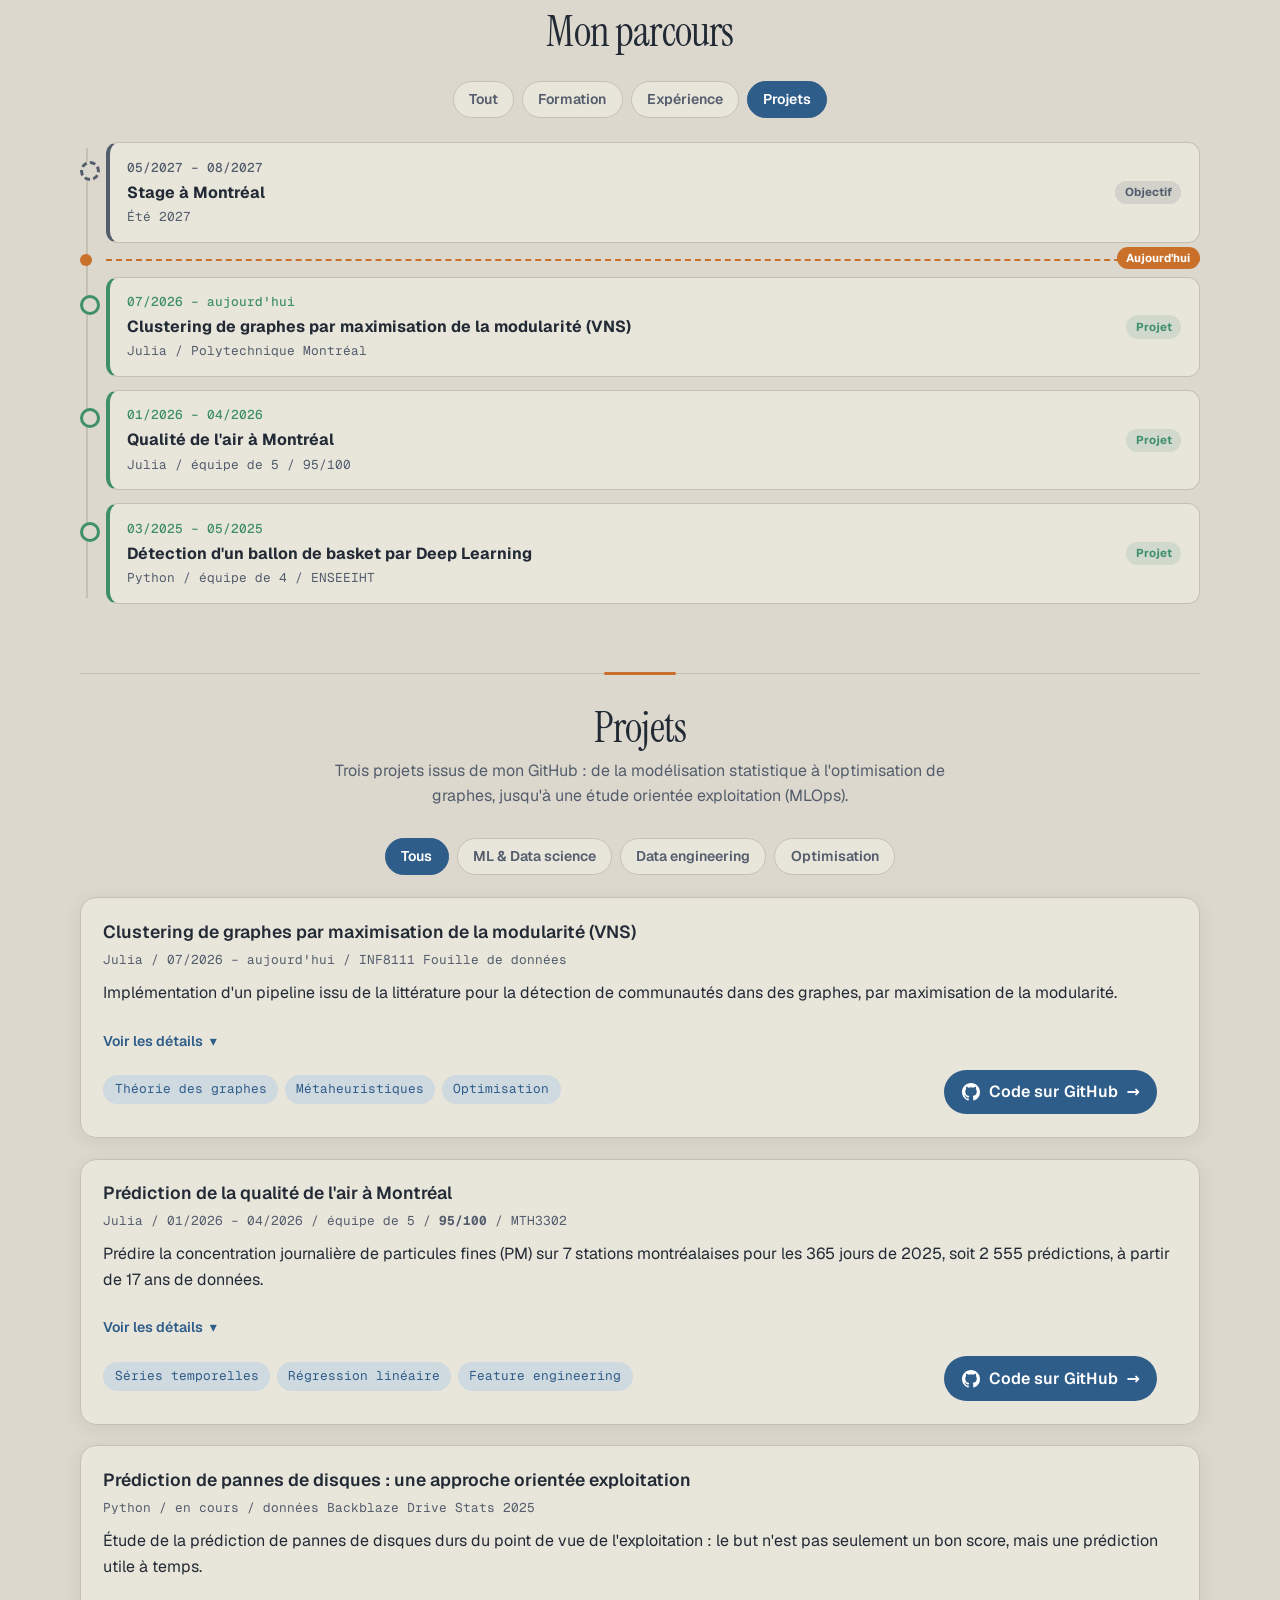
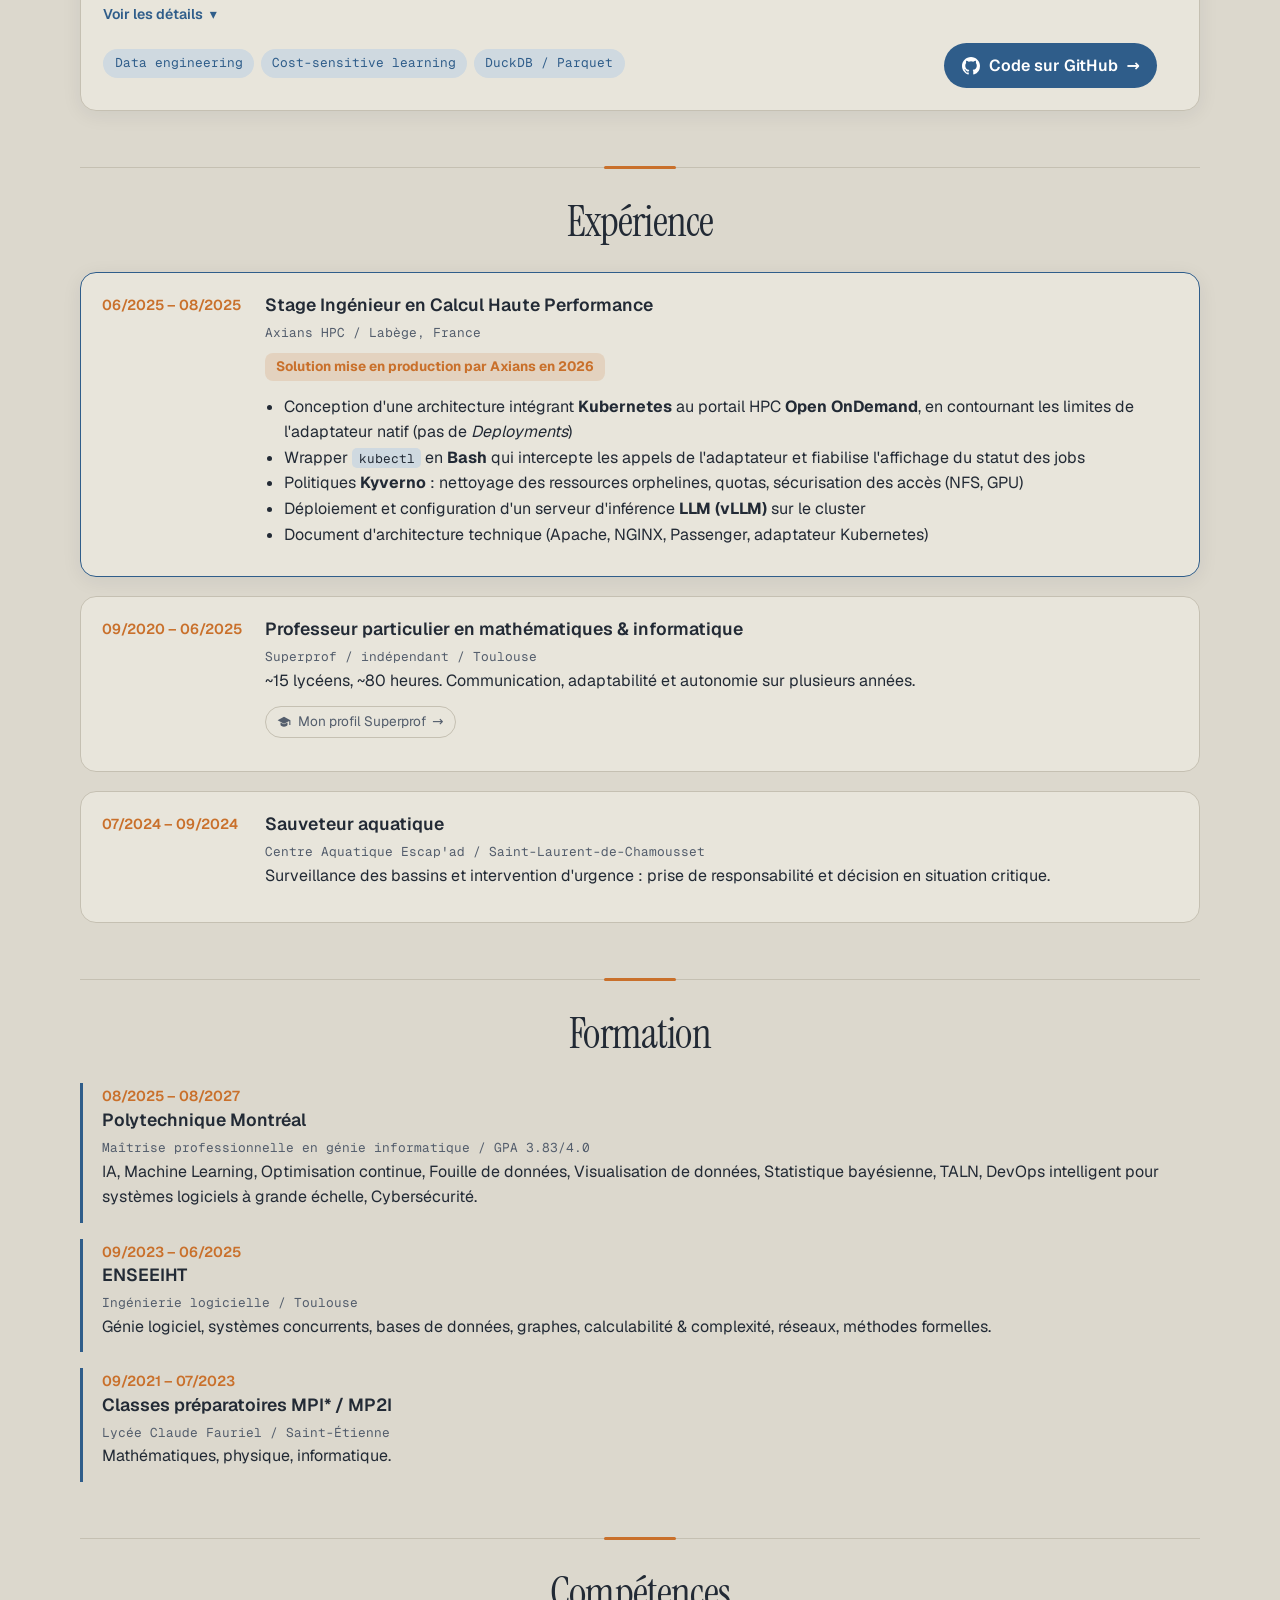
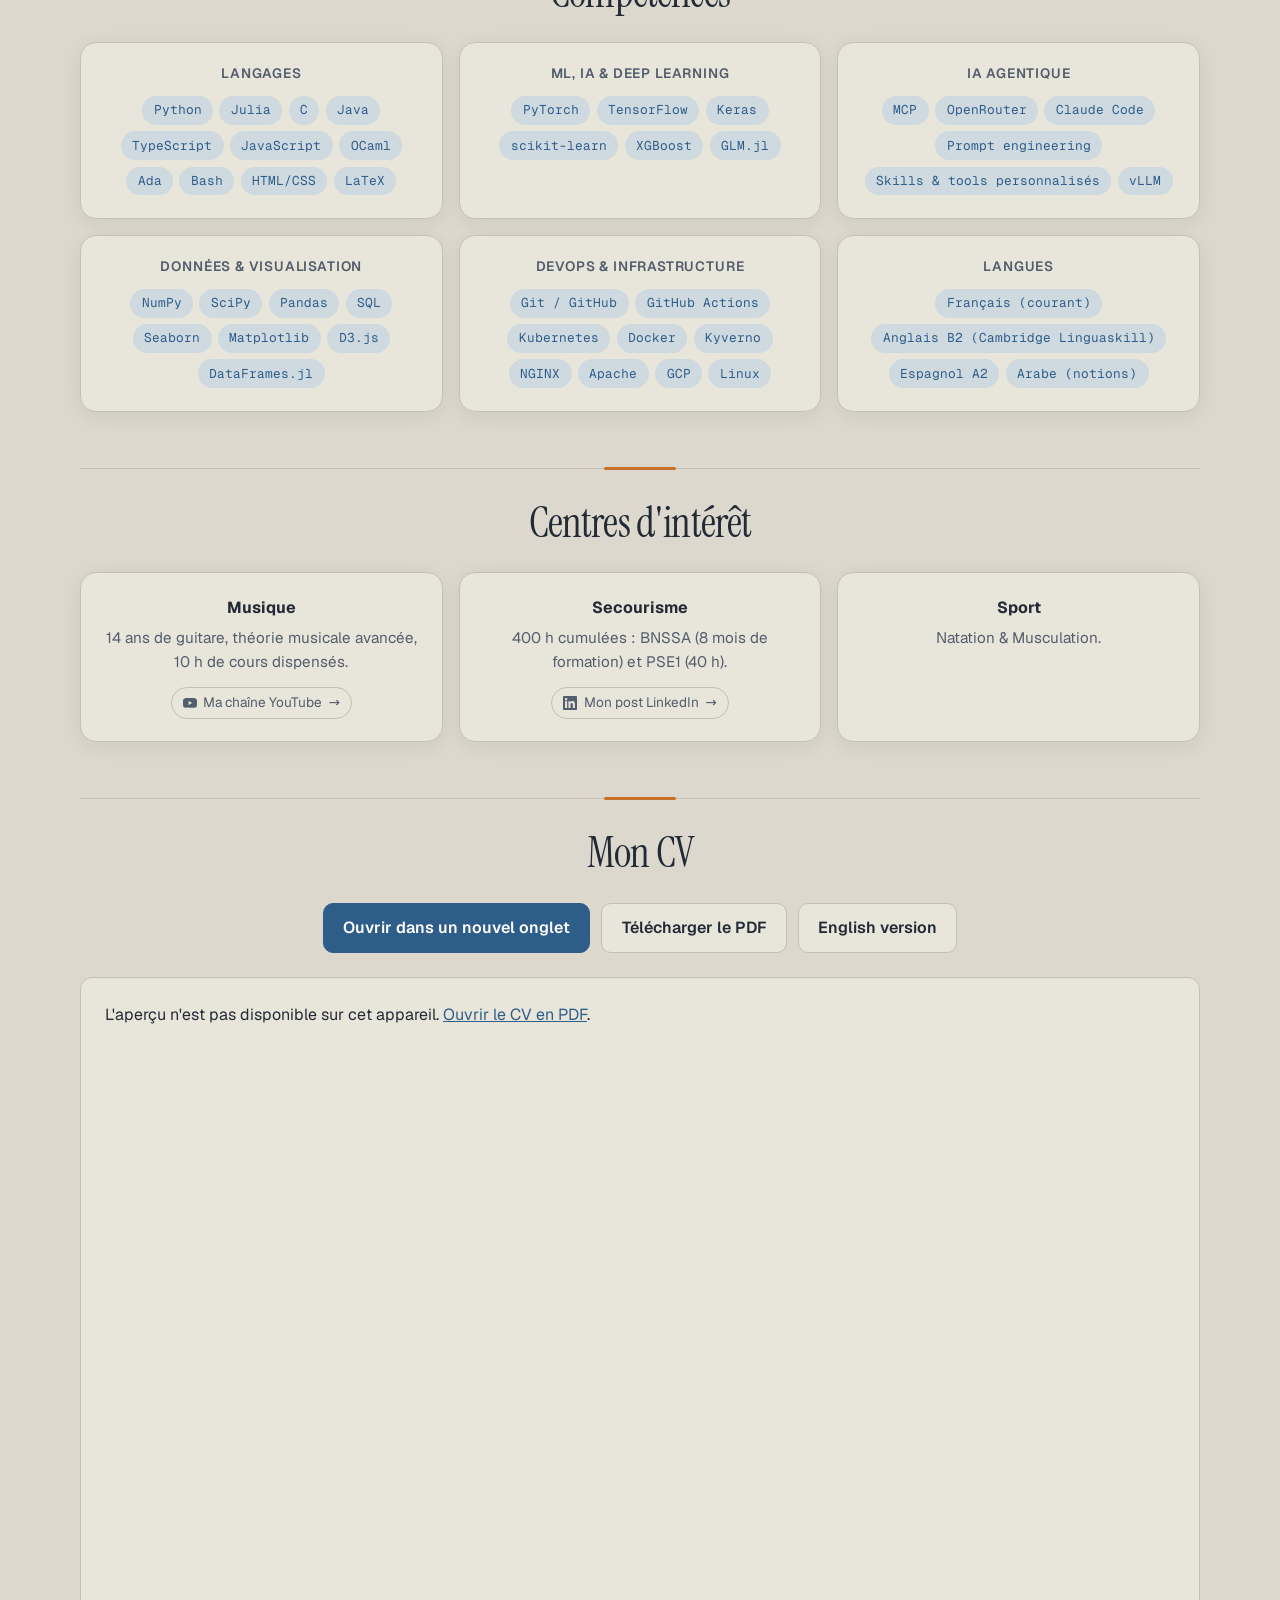
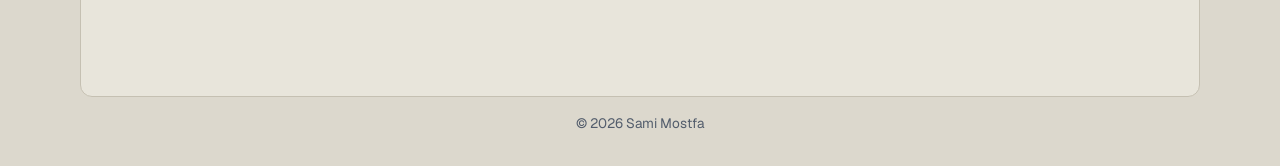
==== commit 18b92b6d: "Add Menu for phones" ====
--- a/index.html
+++ b/index.html
@@ -16,13 +16,13 @@
   <link rel="preload" href="assets/fonts/InstrumentSerif-latin.woff2" as="font" type="font/woff2" crossorigin>
   <link rel="preload" href="assets/fonts/InstrumentSerif-Italic-latin.woff2" as="font" type="font/woff2" crossorigin>
   <link rel="preload" href="assets/fonts/GeistMono-latin.woff2" as="font" type="font/woff2" crossorigin>
-  <link rel="stylesheet" href="style.css?v=46">
+  <link rel="stylesheet" href="style.css?v=47">
 </head>
 <body>
 
 <header class="nav">
   <a class="brand" href="#accueil">Sami Mostfa</a>
-  <nav>
+  <nav id="site-nav">
     <a href="#profil">Profil</a>
     <a href="#parcours">Parcours</a>
     <a href="#projets">Projets</a>
@@ -35,6 +35,7 @@
     <a href="en/" hreflang="en" lang="en" title="View in English">EN</a>
   </div>
   <button id="theme" aria-label="Changer de thème">◐</button>
+  <button id="menu-toggle" aria-label="Ouvrir le menu" aria-expanded="false" aria-controls="site-nav"><span></span><span></span><span></span></button>
 </header>
 
 <main>
@@ -368,6 +369,6 @@
 </main>
 
 <footer>© 2026 Sami Mostfa</footer>
-<script src="script.js?v=22"></script>
+<script src="script.js?v=23"></script>
 </body>
 </html>
--- a/style.css
+++ b/style.css
@@ -89,6 +89,15 @@
   border-radius: 8px; width: 2.2rem; height: 2.2rem; cursor: pointer; font-size: 1.1rem;
 }
 
+#menu-toggle {
+  display: none; flex-direction: column; justify-content: center; align-items: center; gap: 4px; padding: 0;
+  border: 1px solid var(--border); background: var(--surface); border-radius: 8px; width: 2.2rem; height: 2.2rem; cursor: pointer;
+}
+#menu-toggle span { width: 1rem; height: 2px; border-radius: 2px; background: var(--text); transition: transform .25s, opacity .2s; }
+#menu-toggle[aria-expanded="true"] span:nth-child(1) { transform: translateY(6px) rotate(45deg); }
+#menu-toggle[aria-expanded="true"] span:nth-child(2) { opacity: 0; }
+#menu-toggle[aria-expanded="true"] span:nth-child(3) { transform: translateY(-6px) rotate(-45deg); }
+
 /* Hero */
 .hero {
   display: grid; grid-template-columns: 1.4fr 1fr; gap: 3rem; align-items: center;
@@ -221,8 +230,38 @@
 
 /* Mobile */
 @media (max-width: 760px) {
-  .nav nav { display: none; }
-  .nav { display: grid; grid-template-columns: repeat(3, 1fr); align-items: center; justify-items: center; gap: .5rem; }
+  .nav { display: grid; grid-template-columns: 1fr auto auto auto; align-items: center; justify-items: center; gap: .5rem; }
+  .brand { justify-self: start; }
+  #menu-toggle { display: inline-flex; }
+  .nav nav {
+    position: absolute; top: 100%; left: 0; right: 0; z-index: -1;
+    display: flex; flex-direction: column; justify-content: flex-start; gap: 0; counter-reset: item;
+    padding: .4rem 1.25rem 1rem;
+    background: color-mix(in srgb, var(--bg) 96%, transparent); backdrop-filter: blur(14px);
+    border-bottom: 1px solid var(--border); box-shadow: var(--shadow);
+    opacity: 0; visibility: hidden; transform: translateY(-.6rem);
+    transition: opacity .25s, transform .25s, visibility 0s .25s;
+  }
+  .nav nav.open { opacity: 1; visibility: visible; transform: none; transition: opacity .25s, transform .25s; }
+  .nav nav a {
+    flex: none; max-width: none; display: flex; align-items: baseline; gap: .9rem; text-align: left;
+    padding: .85rem .2rem; border-radius: 0; border-bottom: 1px solid var(--border);
+    font-family: var(--font-display); font-size: 1.7rem; line-height: 1.1; color: var(--text);
+    opacity: 0; transform: translateY(-.4rem); transition: opacity .3s, transform .3s, color .2s;
+  }
+  .nav nav a::before {
+    counter-increment: item; content: "0" counter(item);
+    font-family: var(--font-mono); font-size: .75rem; color: var(--accent-2);
+  }
+  .nav nav a:last-child { border-bottom: 0; }
+  .nav nav.open a { opacity: 1; transform: none; }
+  .nav nav.open a:nth-child(2) { transition-delay: .04s; }
+  .nav nav.open a:nth-child(3) { transition-delay: .08s; }
+  .nav nav.open a:nth-child(4) { transition-delay: .12s; }
+  .nav nav.open a:nth-child(5) { transition-delay: .16s; }
+  .nav nav.open a:nth-child(6) { transition-delay: .2s; }
+  .nav nav a.active, :root[data-theme="dark"] .nav nav a.active { background: none; color: var(--accent); }
+  .nav nav a.active::after { content: ""; margin-left: auto; align-self: center; width: .5rem; height: .5rem; border-radius: 50%; background: var(--accent-2); }
   .hero { grid-template-columns: 1fr; min-height: 0; gap: 2rem; padding-top: 2.5rem; }
   .hero-photo { order: -1; }
   .hero-photo { width: min(78%, 280px); justify-self: center; }
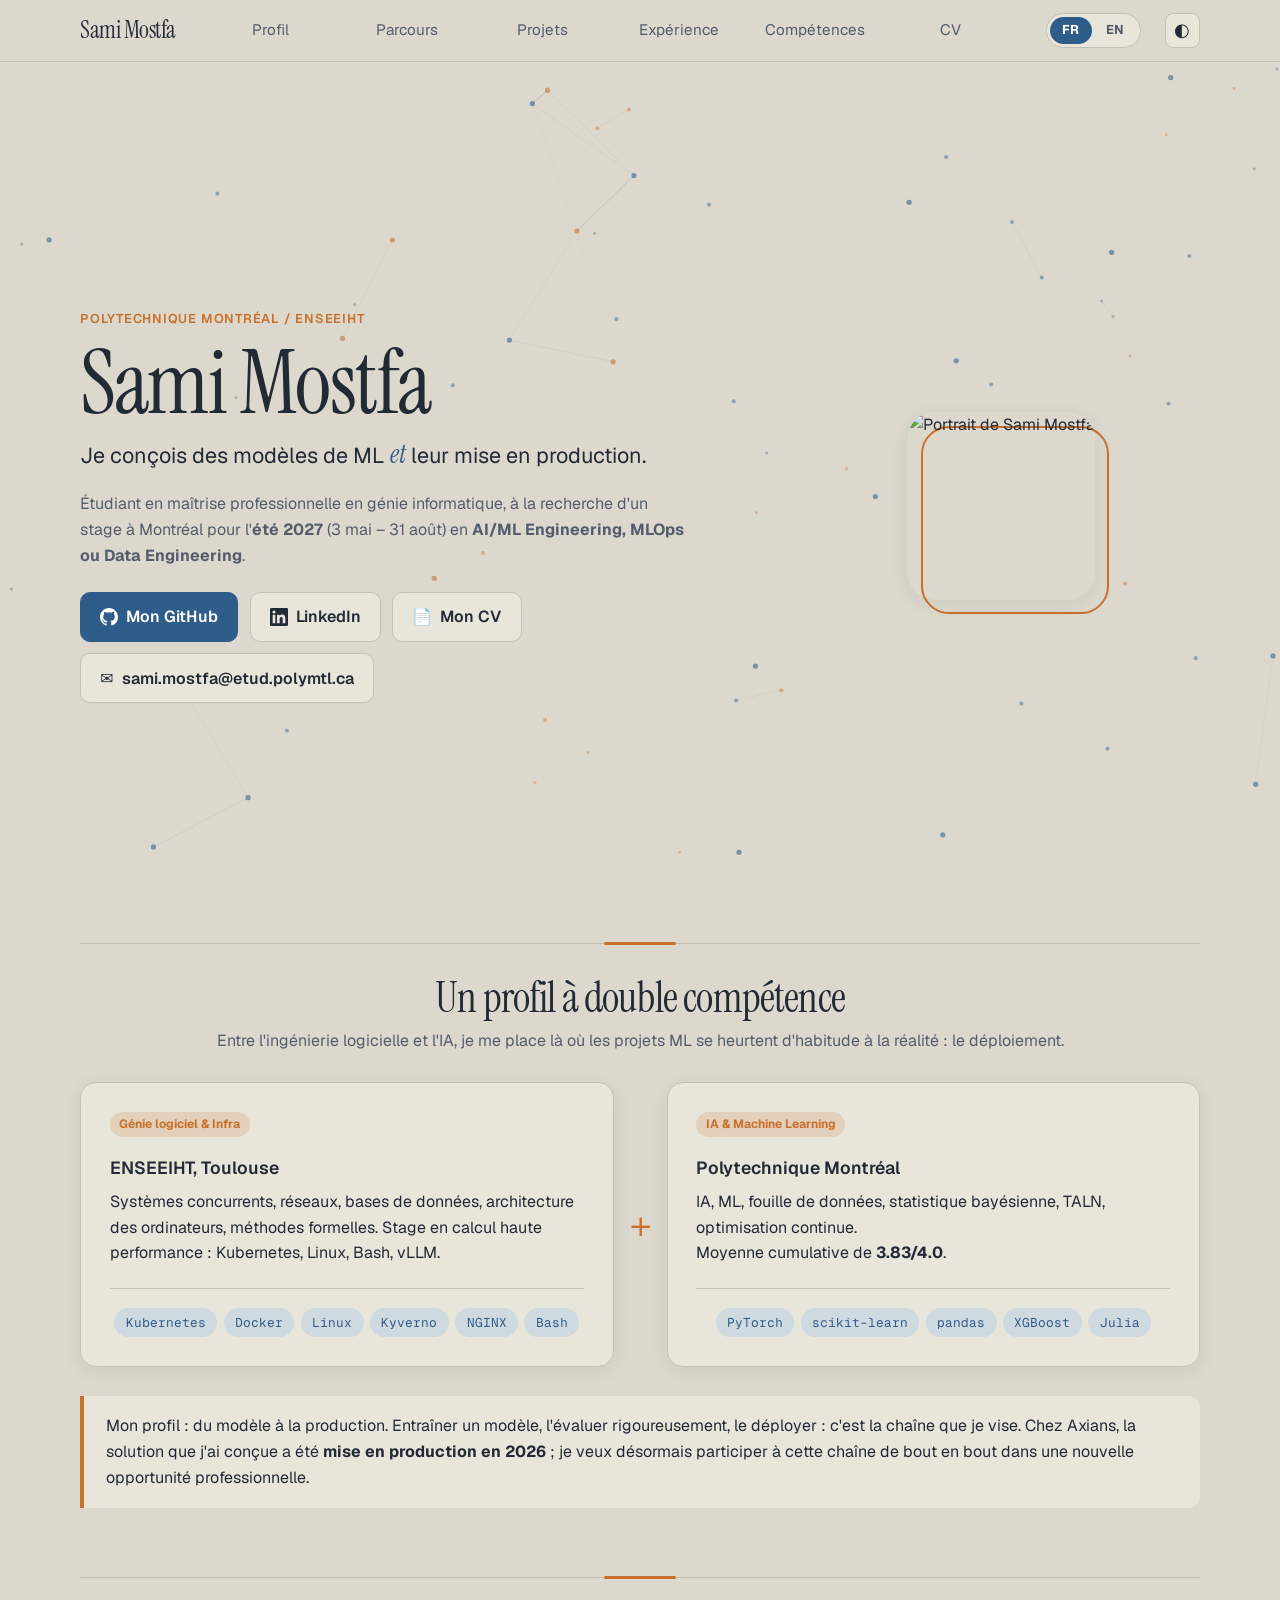
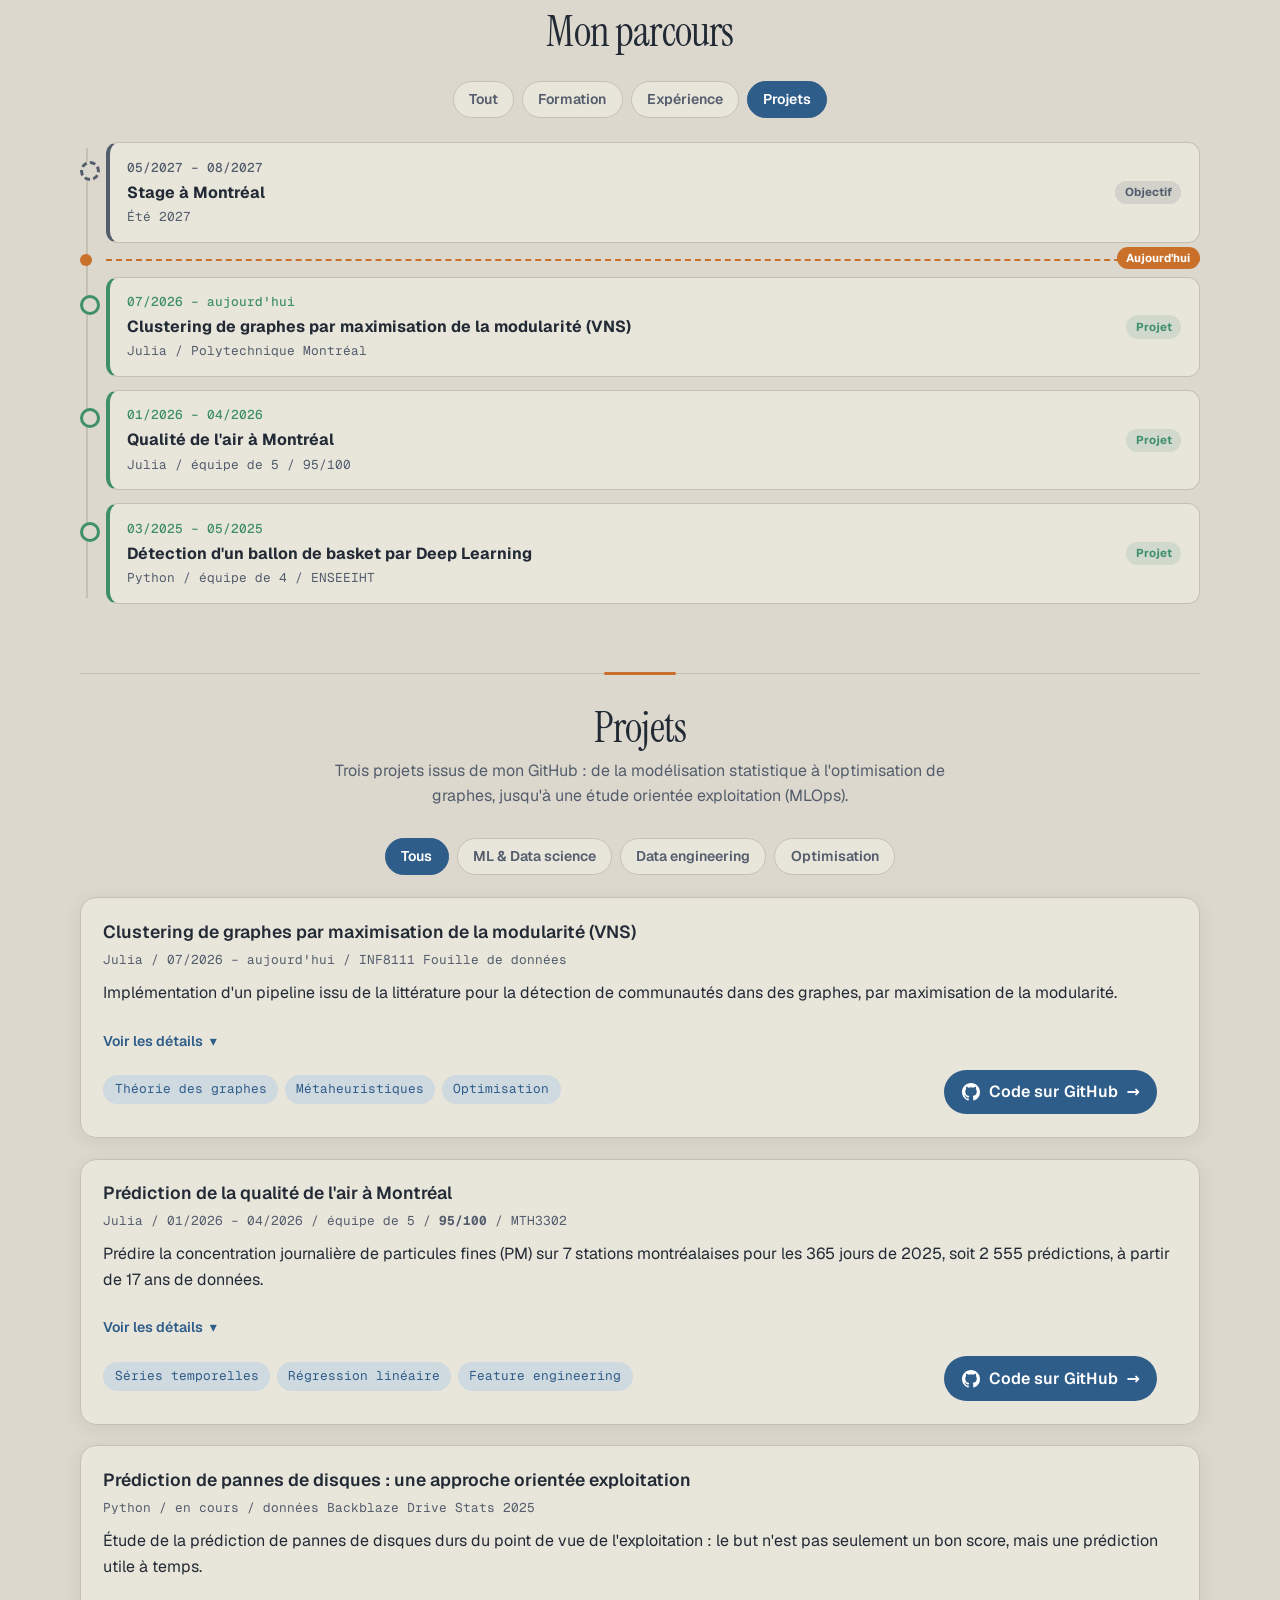
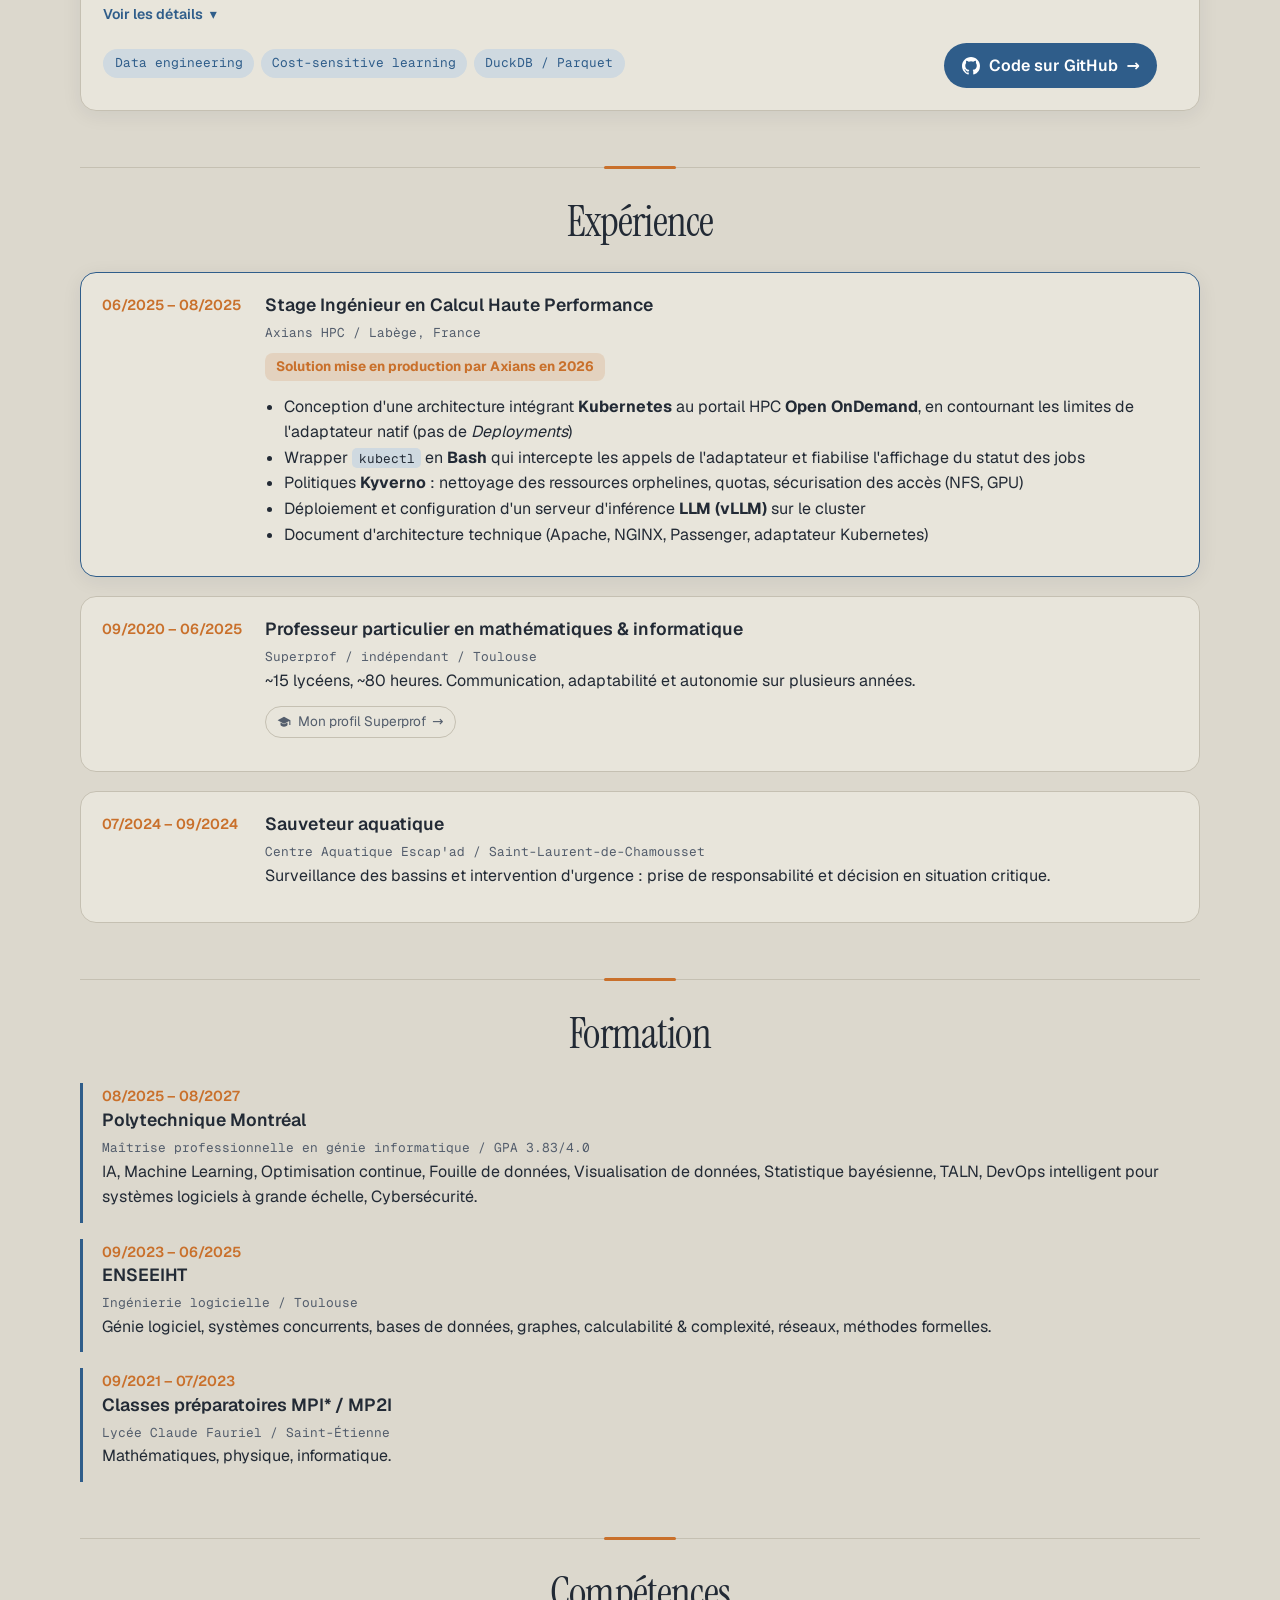
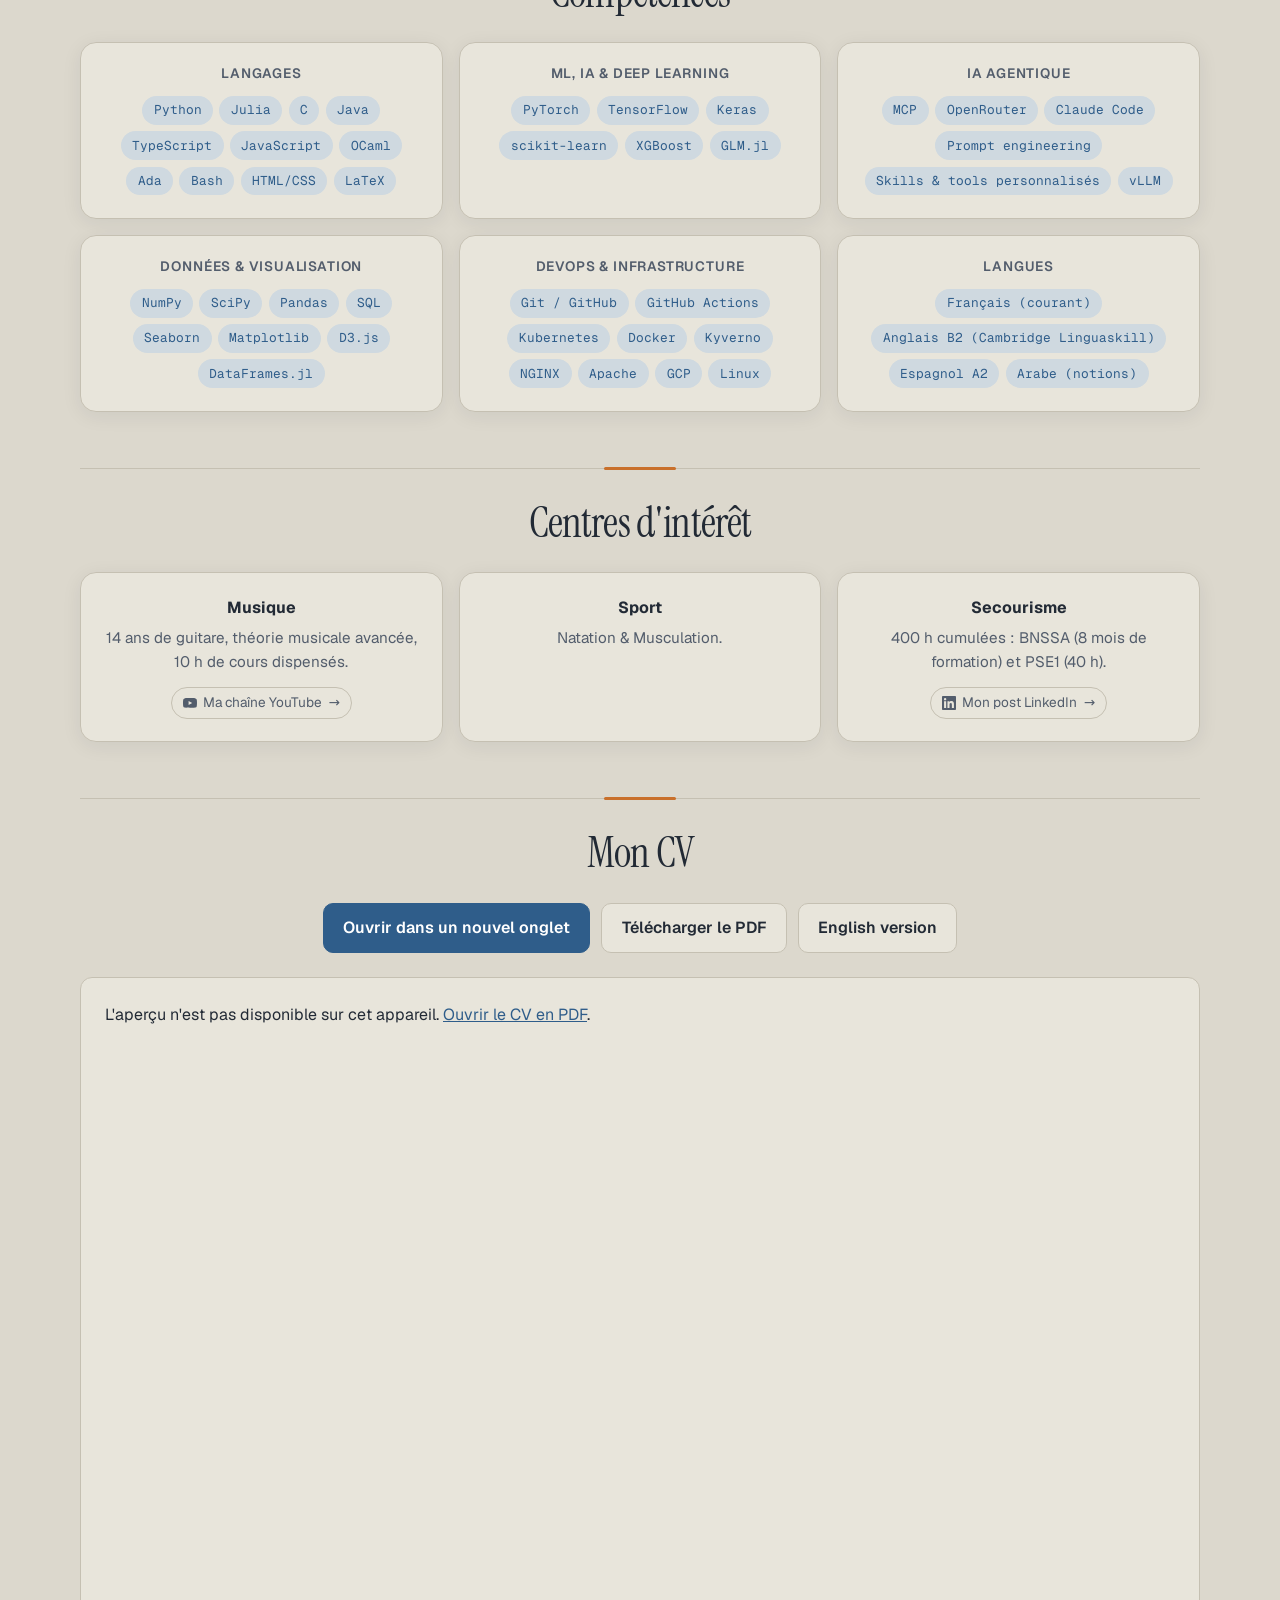
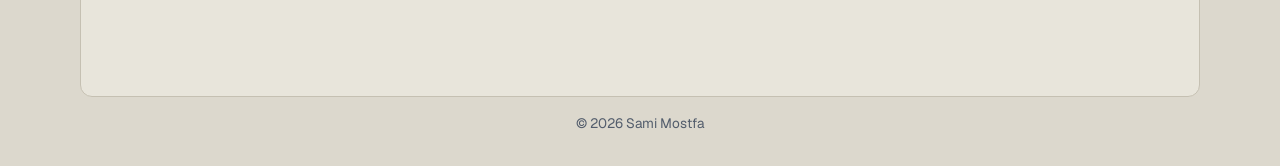
==== commit e0a98535: "Update Interests section" ====
--- a/index.html
+++ b/index.html
@@ -7,7 +7,7 @@
   <meta name="format-detection" content="telephone=no, date=no, address=no, email=no">
   <meta name="theme-color" content="#dcd8cd">
   <script>try{var t=sessionStorage.getItem('theme');document.documentElement.dataset.theme=t||(matchMedia('(prefers-color-scheme: dark)').matches?'dark':'light')}catch(e){}</script>
-  <title>Sami Mostfa — ML & MLOps Engineer</title>
+  <title>Sami Mostfa / ML & MLOps Engineer</title>
   <meta name="description" content="Portfolio de Sami Mostfa, étudiant en maîtrise à Polytechnique Montréal, double compétence IA/ML et infrastructure. Recherche un stage été 2027 à Montréal.">
   <link rel="icon" href="assets/sami_mostfa.jpg">
   <link rel="alternate" hreflang="fr" href="./">
@@ -16,7 +16,7 @@
   <link rel="preload" href="assets/fonts/InstrumentSerif-latin.woff2" as="font" type="font/woff2" crossorigin>
   <link rel="preload" href="assets/fonts/InstrumentSerif-Italic-latin.woff2" as="font" type="font/woff2" crossorigin>
   <link rel="preload" href="assets/fonts/GeistMono-latin.woff2" as="font" type="font/woff2" crossorigin>
-  <link rel="stylesheet" href="style.css?v=47">
+  <link rel="stylesheet" href="style.css?v=50">
 </head>
 <body>
 
@@ -348,8 +348,8 @@
     <h2>Centres d'intérêt</h2>
     <div class="interests">
       <div><strong>Musique</strong><p>14 ans de guitare, théorie musicale avancée, 10 h de cours dispensés.</p><p class="links"><a class="gh-btn yt-btn" href="https://youtube.com/@sami.musiic" target="_blank" rel="noopener"><svg viewBox="0 0 24 24" width="18" height="18" aria-hidden="true" fill="currentColor"><path d="M23.5 6.2a3 3 0 0 0-2.1-2.1C19.5 3.6 12 3.6 12 3.6s-7.5 0-9.4.5A3 3 0 0 0 .5 6.2C0 8.1 0 12 0 12s0 3.9.5 5.8a3 3 0 0 0 2.1 2.1c1.9.5 9.4.5 9.4.5s7.5 0 9.4-.5a3 3 0 0 0 2.1-2.1c.5-1.9.5-5.8.5-5.8s0-3.9-.5-5.8zM9.6 15.6V8.4l6.2 3.6-6.2 3.6z"/></svg><span>Ma chaîne YouTube</span><span class="gh-arrow" aria-hidden="true">→</span></a></p></div>
+      <div><strong>Sport</strong><p>Natation & Musculation.</p></div>
       <div><strong>Secourisme</strong><p>400 h cumulées : BNSSA (8 mois de formation) et PSE1 (40 h).</p><p class="links"><a class="gh-btn yt-btn" href="https://lnkd.in/p/gyZB-2-i" target="_blank" rel="noopener"><svg viewBox="0 0 24 24" width="18" height="18" aria-hidden="true" fill="currentColor"><path d="M20.45 20.45h-3.56v-5.57c0-1.33-.02-3.04-1.85-3.04-1.85 0-2.14 1.45-2.14 2.94v5.67H9.35V9h3.41v1.56h.05c.48-.9 1.64-1.85 3.37-1.85 3.6 0 4.27 2.37 4.27 5.46v6.28zM5.34 7.43a2.06 2.06 0 1 1 0-4.13 2.06 2.06 0 0 1 0 4.13zM7.12 20.45H3.56V9h3.56v11.45zM22.22 0H1.77C.79 0 0 .77 0 1.73v20.54C0 23.23.79 24 1.77 24h20.45c.98 0 1.78-.77 1.78-1.73V1.73C24 .77 23.2 0 22.22 0z"/></svg><span>Mon post LinkedIn</span><span class="gh-arrow" aria-hidden="true">→</span></a></p></div>
-      <div><strong>Sport</strong><p>Natation & Musculation.</p></div>
     </div>
   </section>
 
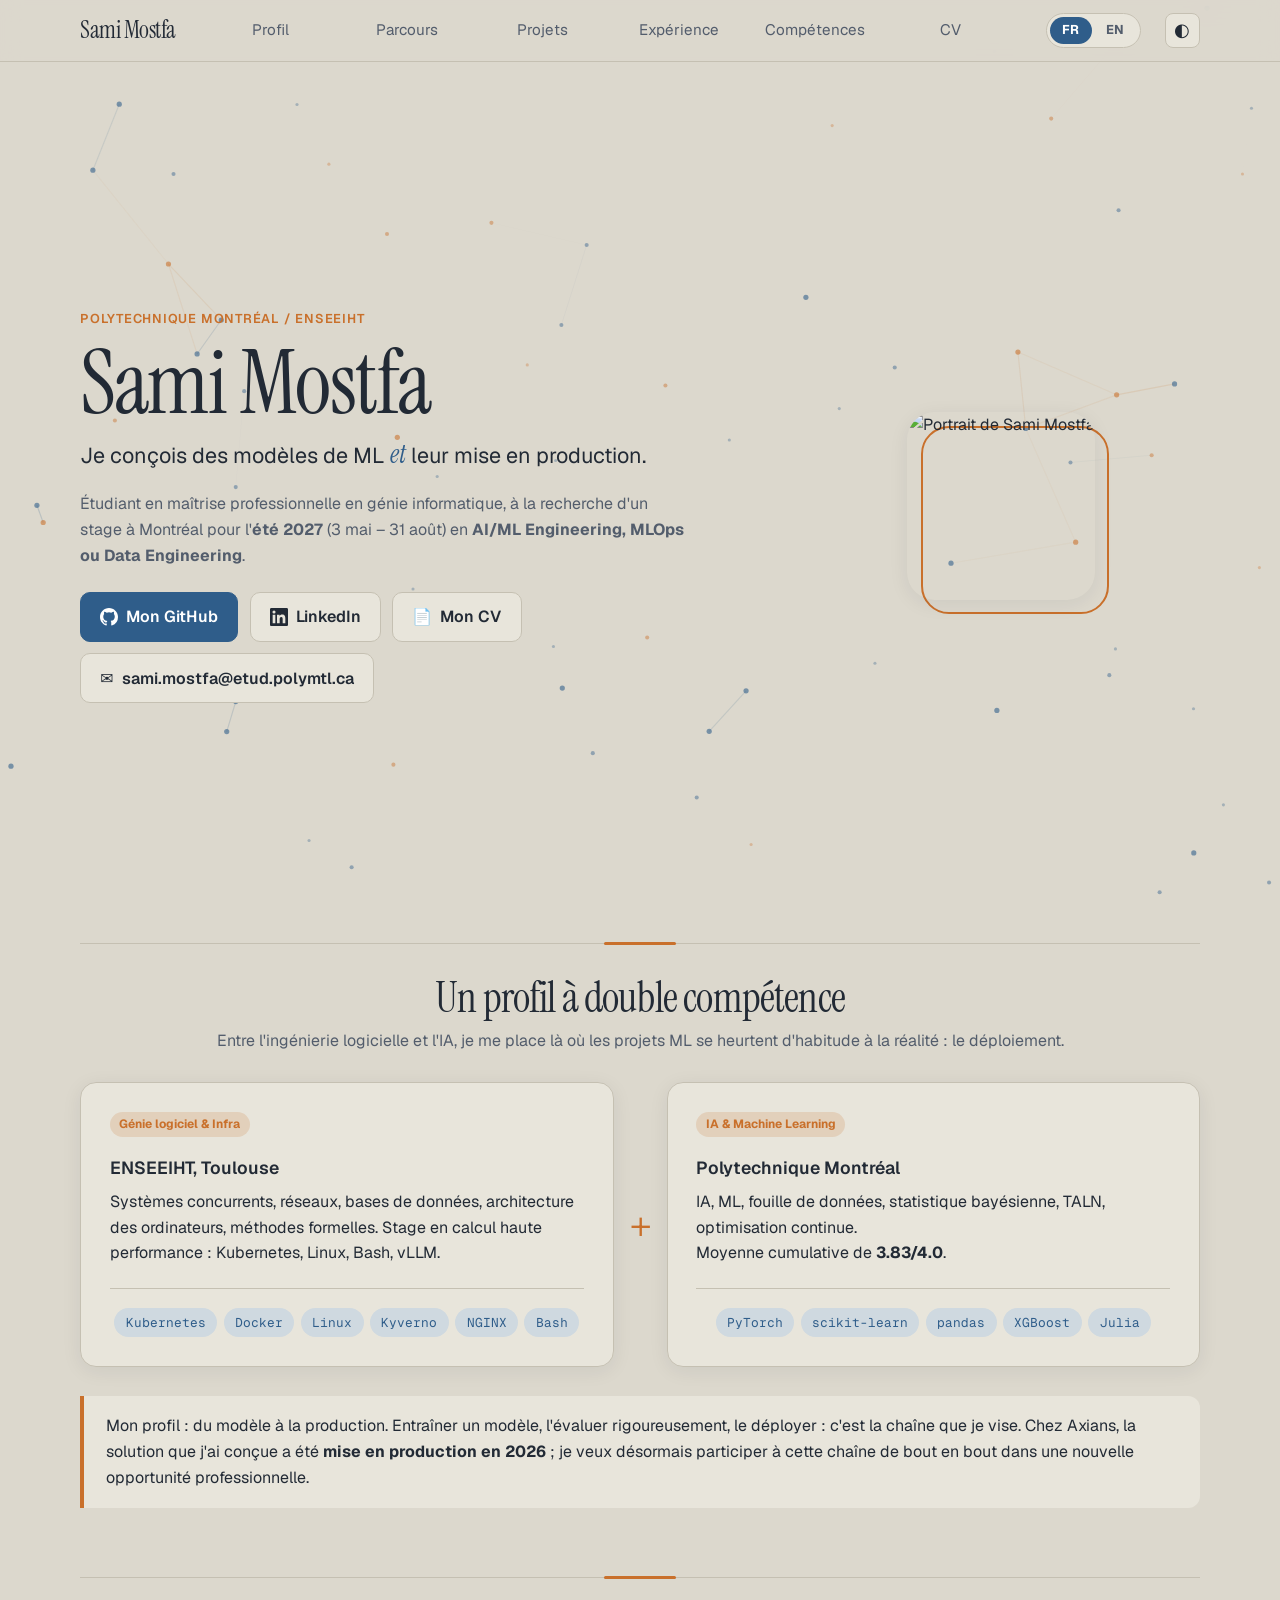
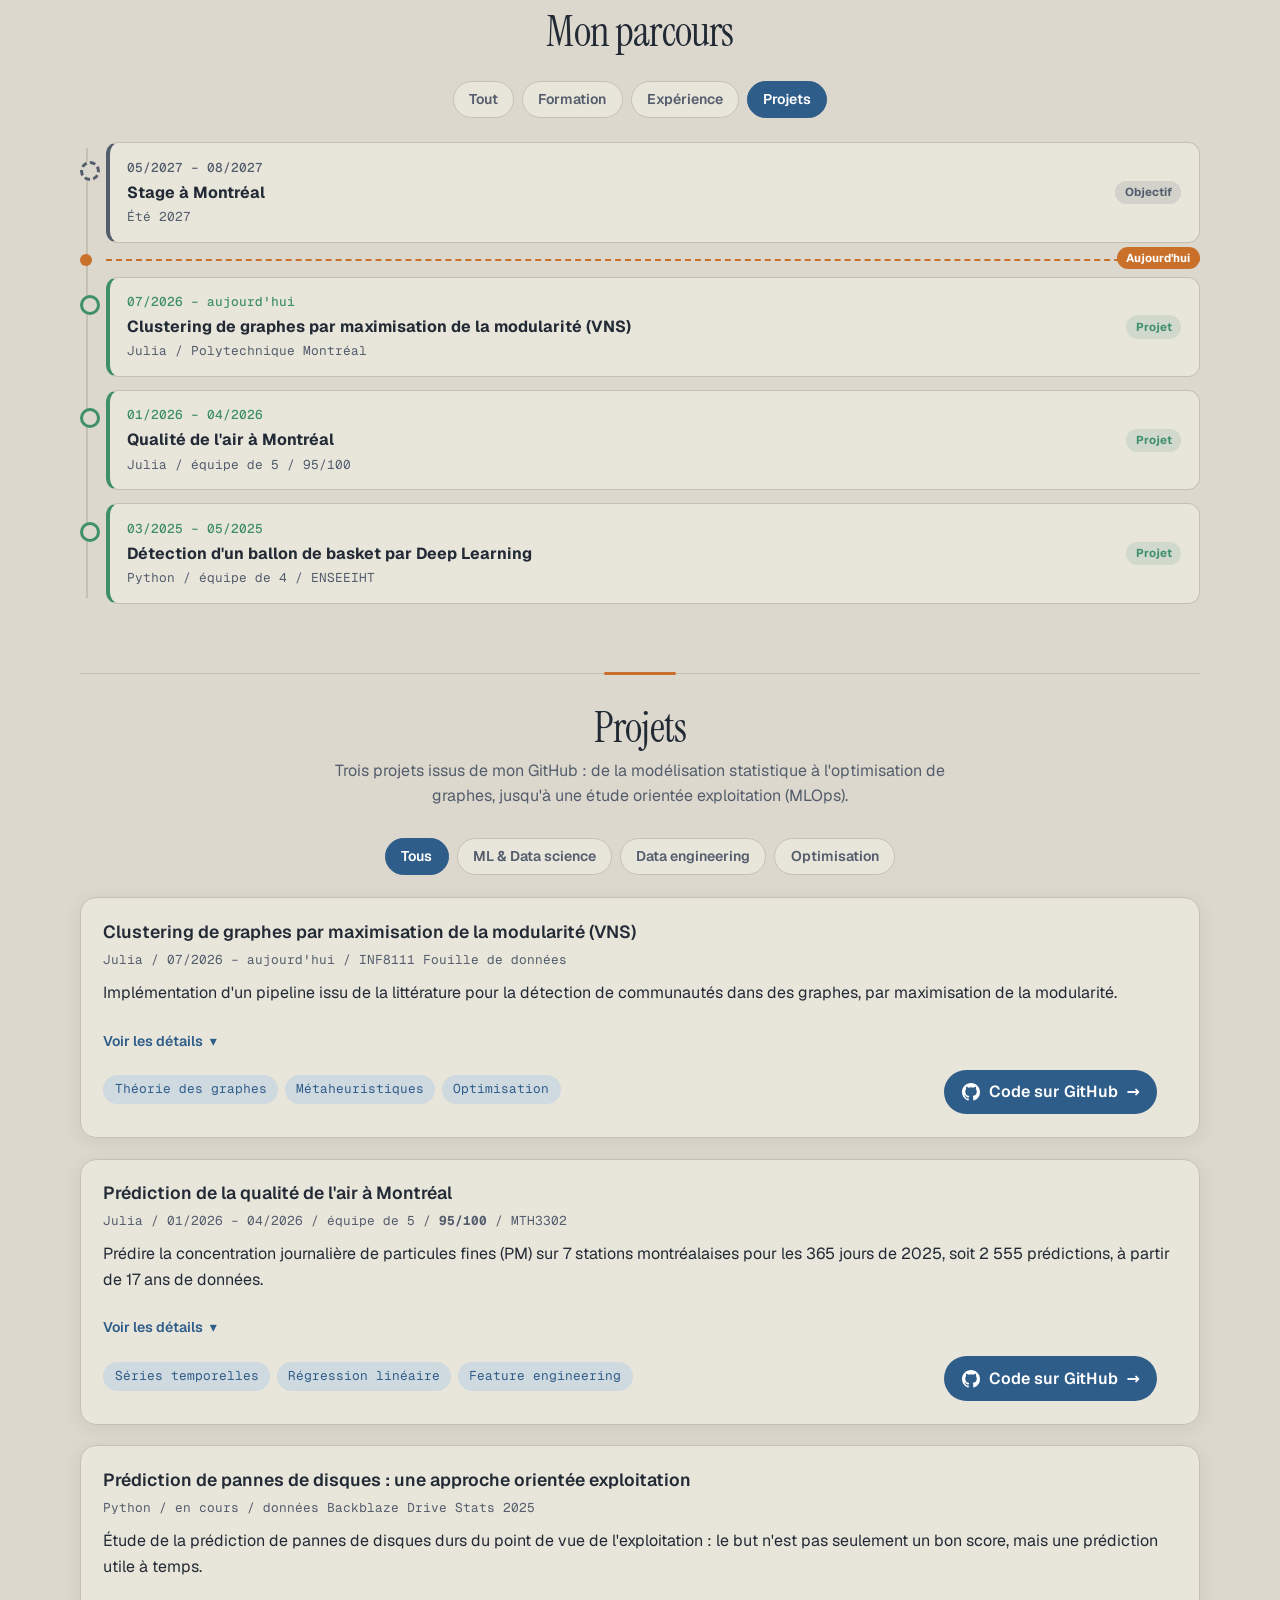
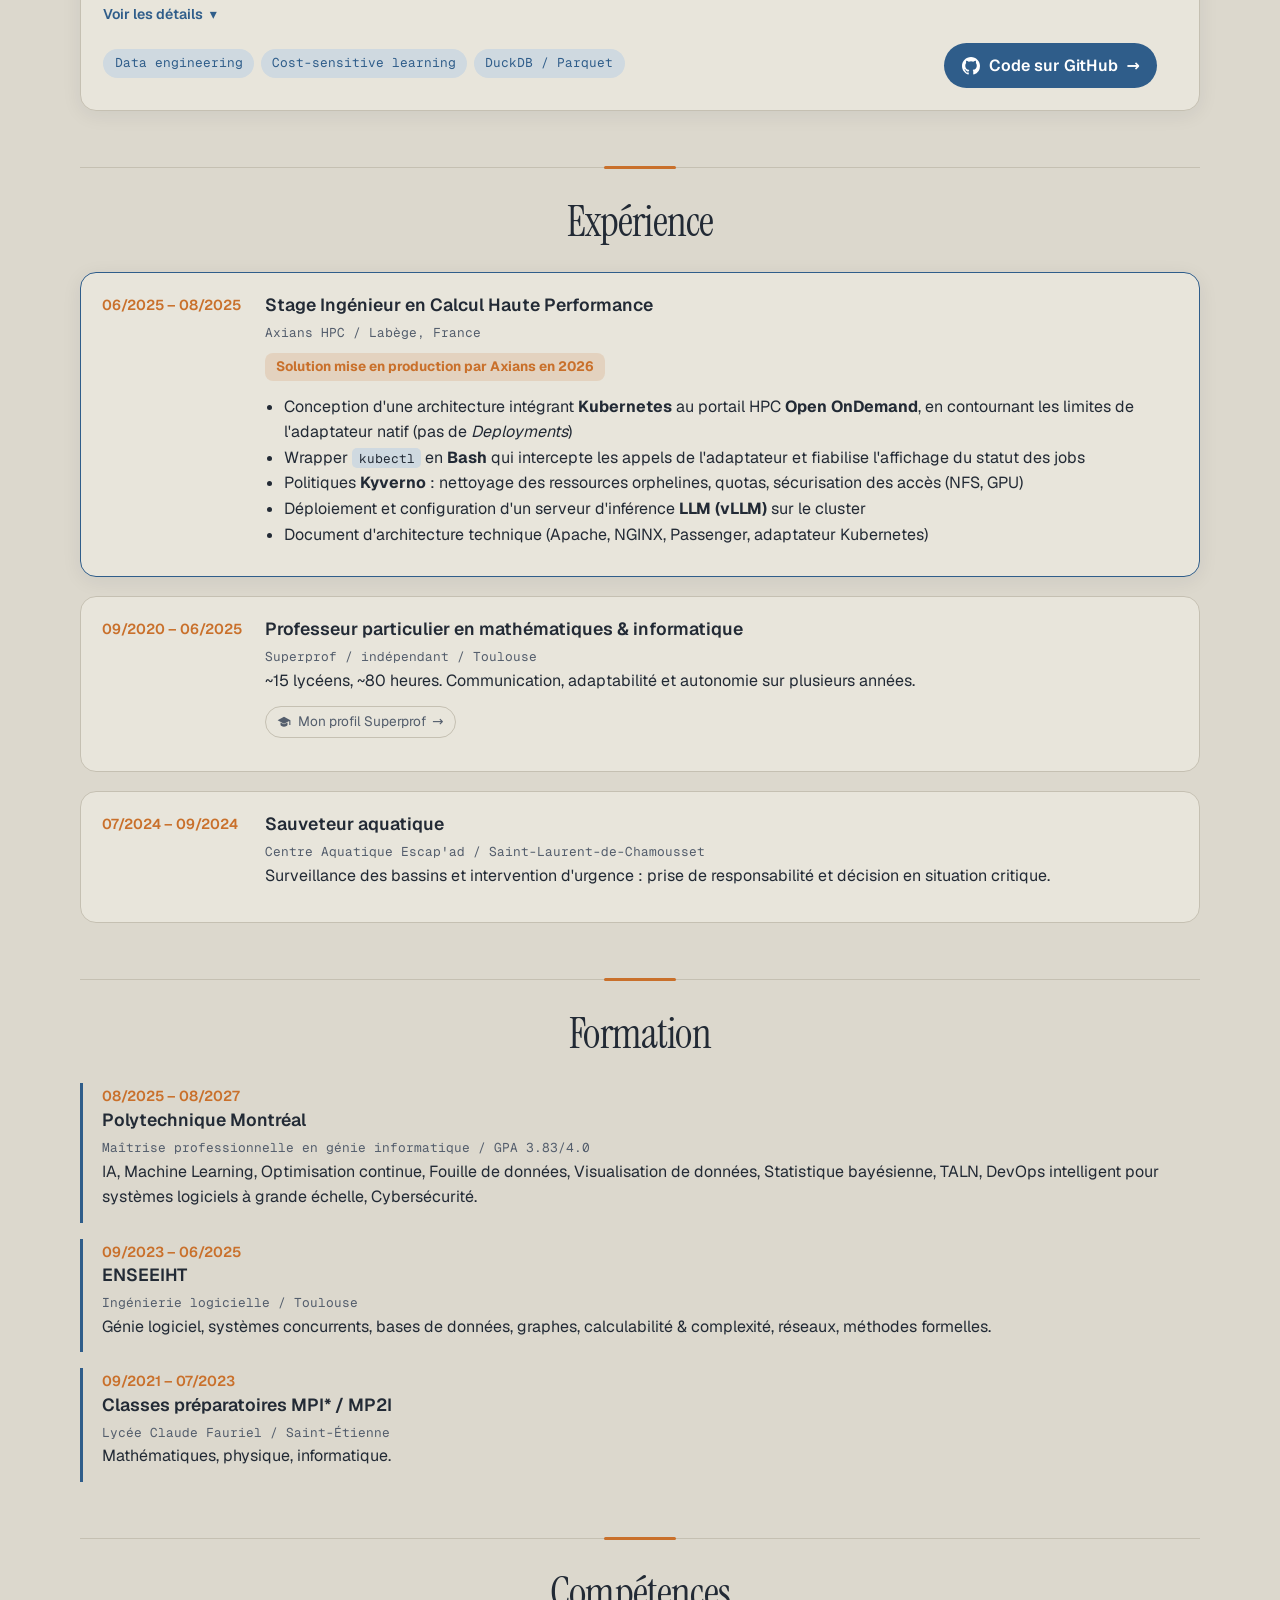
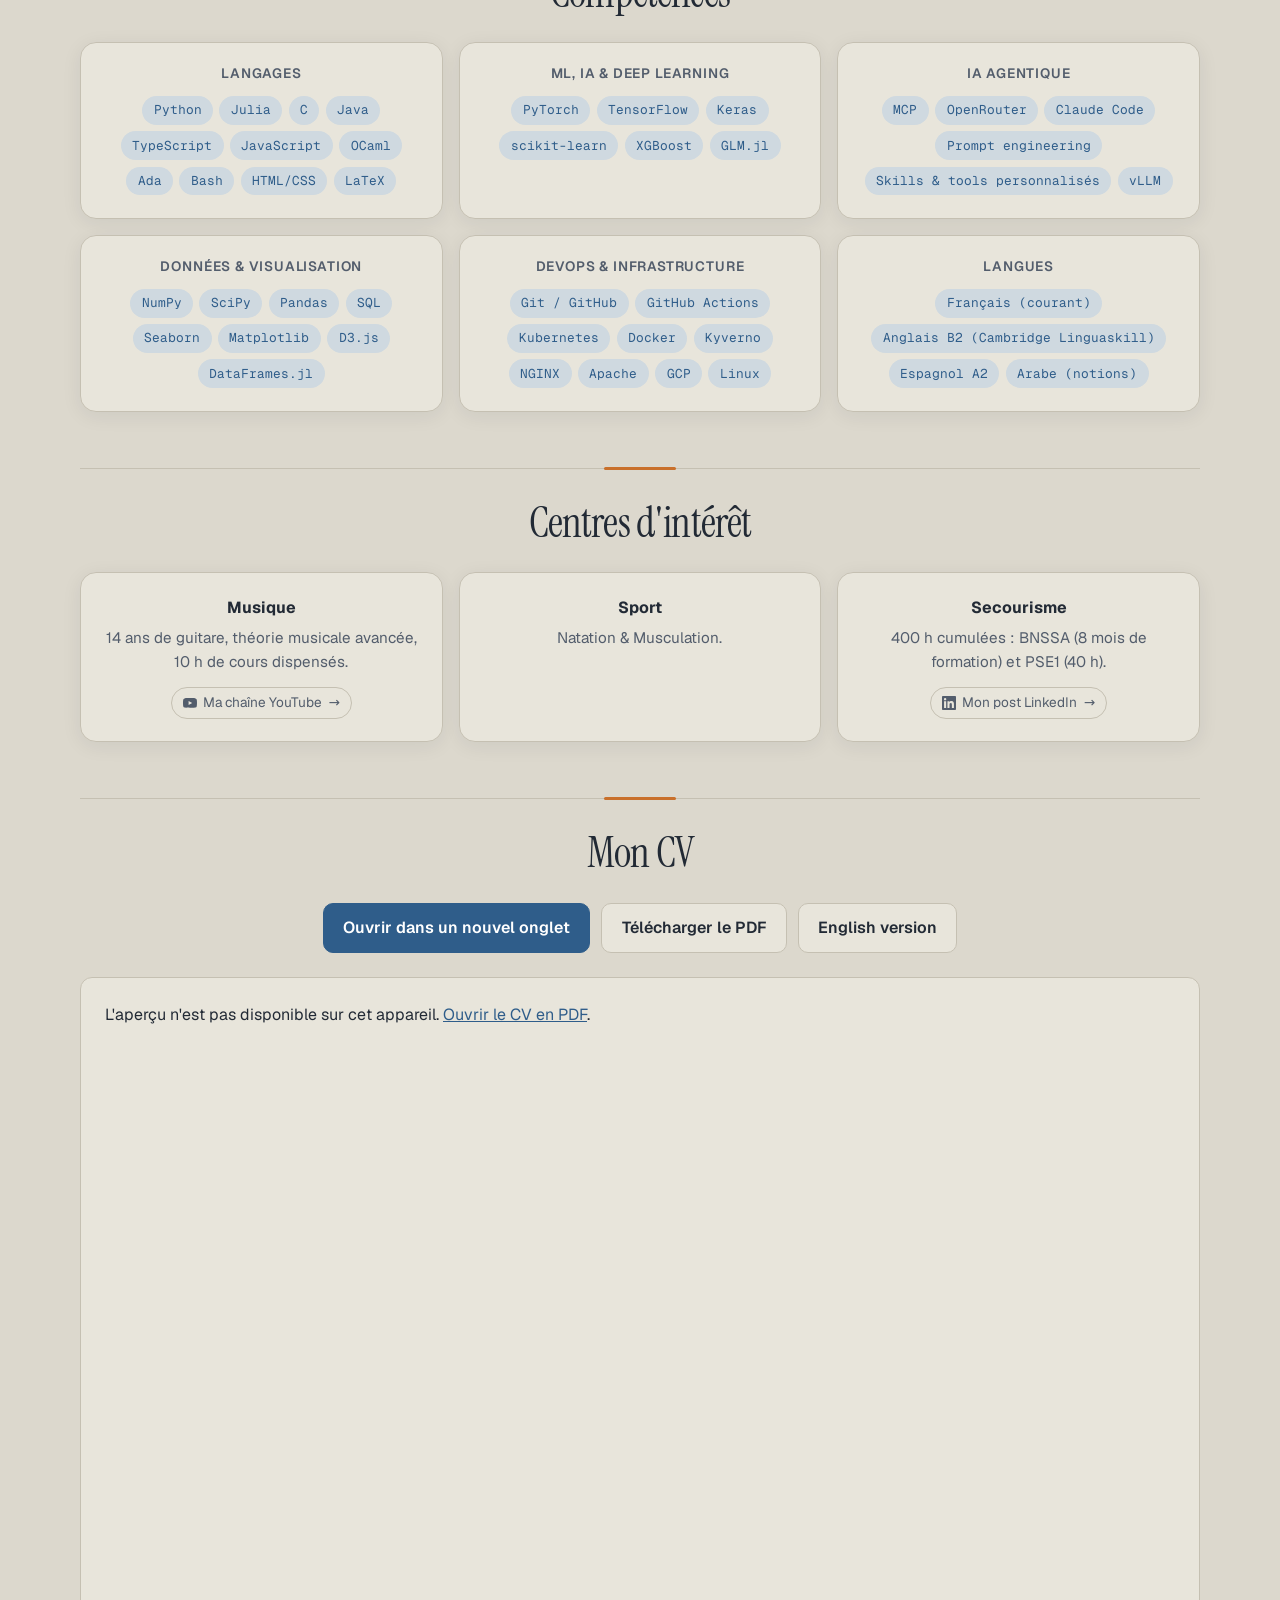
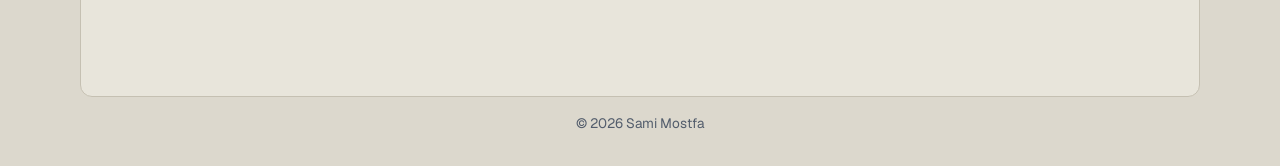
==== commit 69fca2e2: "Modify portfolio description fr/en" ====
--- a/index.html
+++ b/index.html
@@ -8,7 +8,7 @@
   <meta name="theme-color" content="#dcd8cd">
   <script>try{var t=sessionStorage.getItem('theme');document.documentElement.dataset.theme=t||(matchMedia('(prefers-color-scheme: dark)').matches?'dark':'light')}catch(e){}</script>
   <title>Sami Mostfa / ML & MLOps Engineer</title>
-  <meta name="description" content="Portfolio de Sami Mostfa, étudiant en maîtrise à Polytechnique Montréal, double compétence IA/ML et infrastructure. Recherche un stage été 2027 à Montréal.">
+  <meta name="description" content="Portfolio de Sami Mostfa, étudiant en maîtrise à Polytechnique Montréal, double compétence IA/ML et infrastructure. Je recherche un stage à Montréal pour l'été 2027.">
   <link rel="icon" href="assets/sami_mostfa.jpg">
   <link rel="alternate" hreflang="fr" href="./">
   <link rel="alternate" hreflang="en" href="en/">
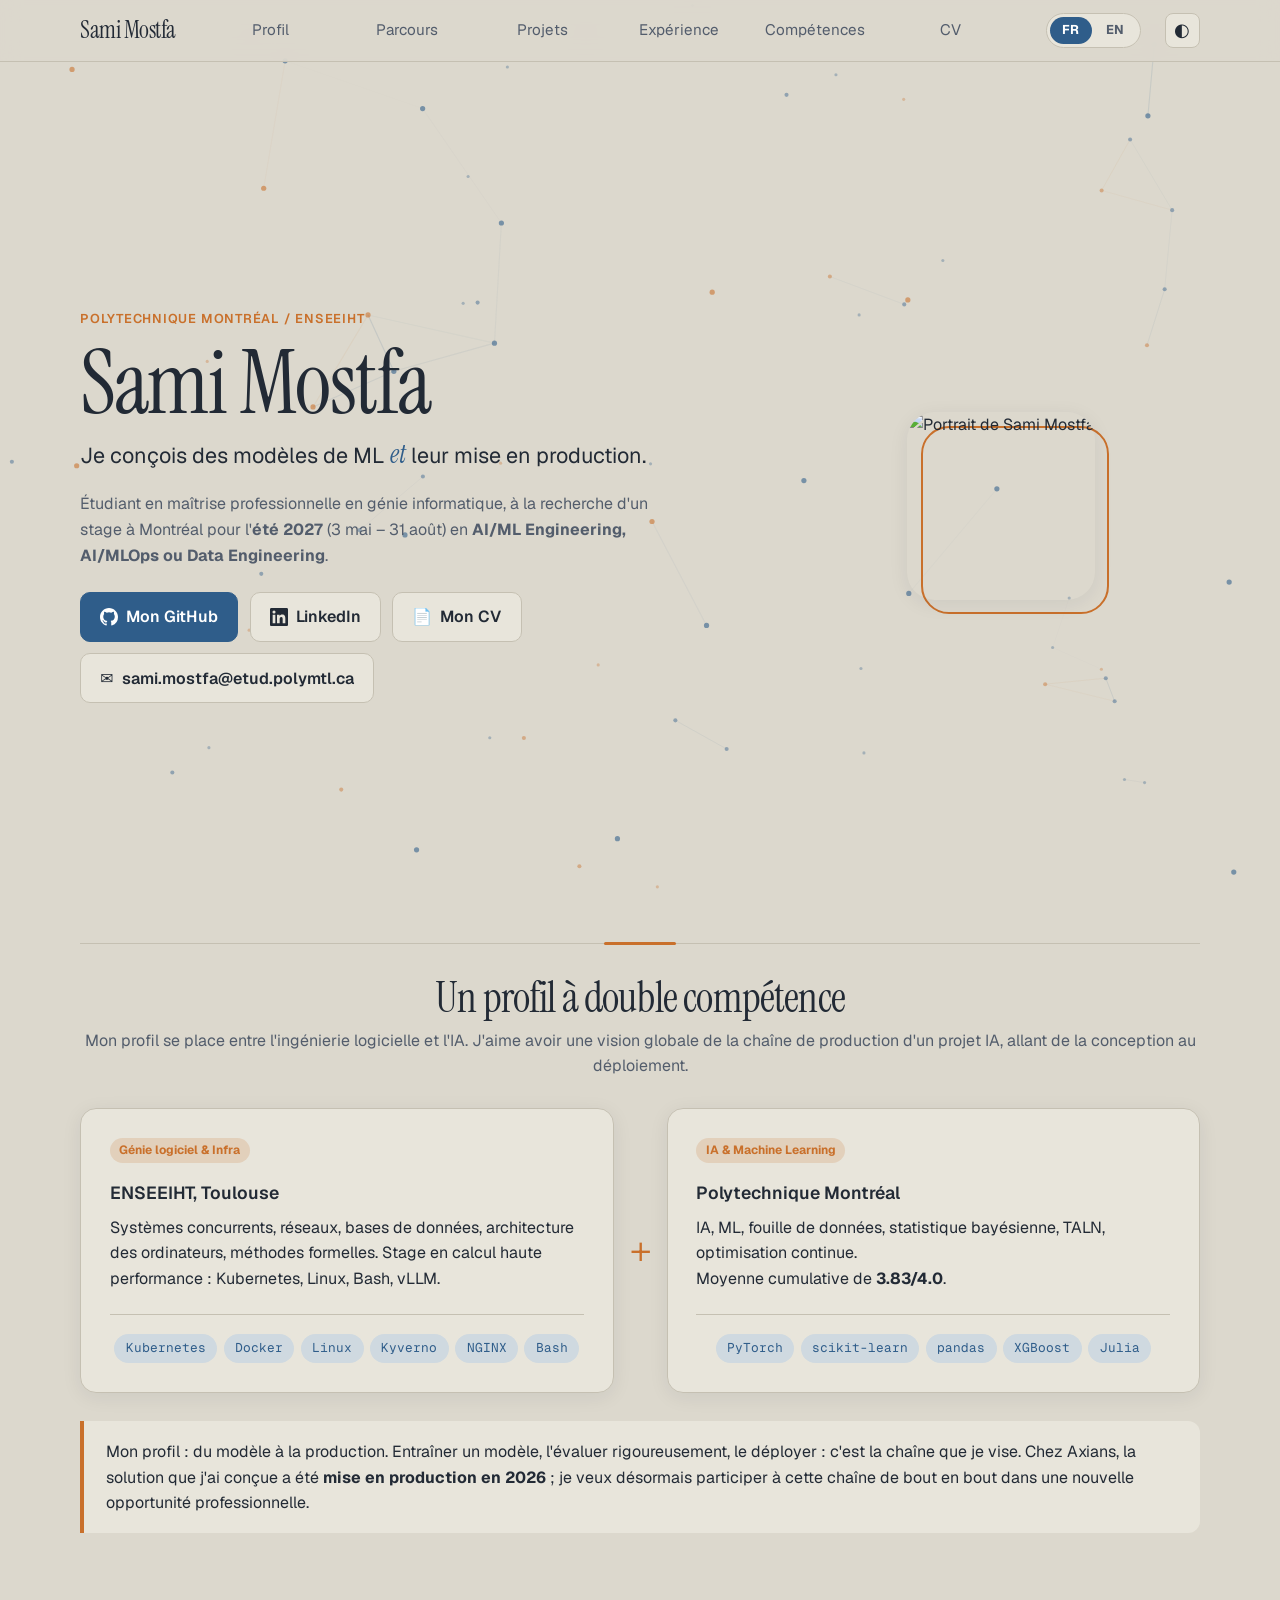
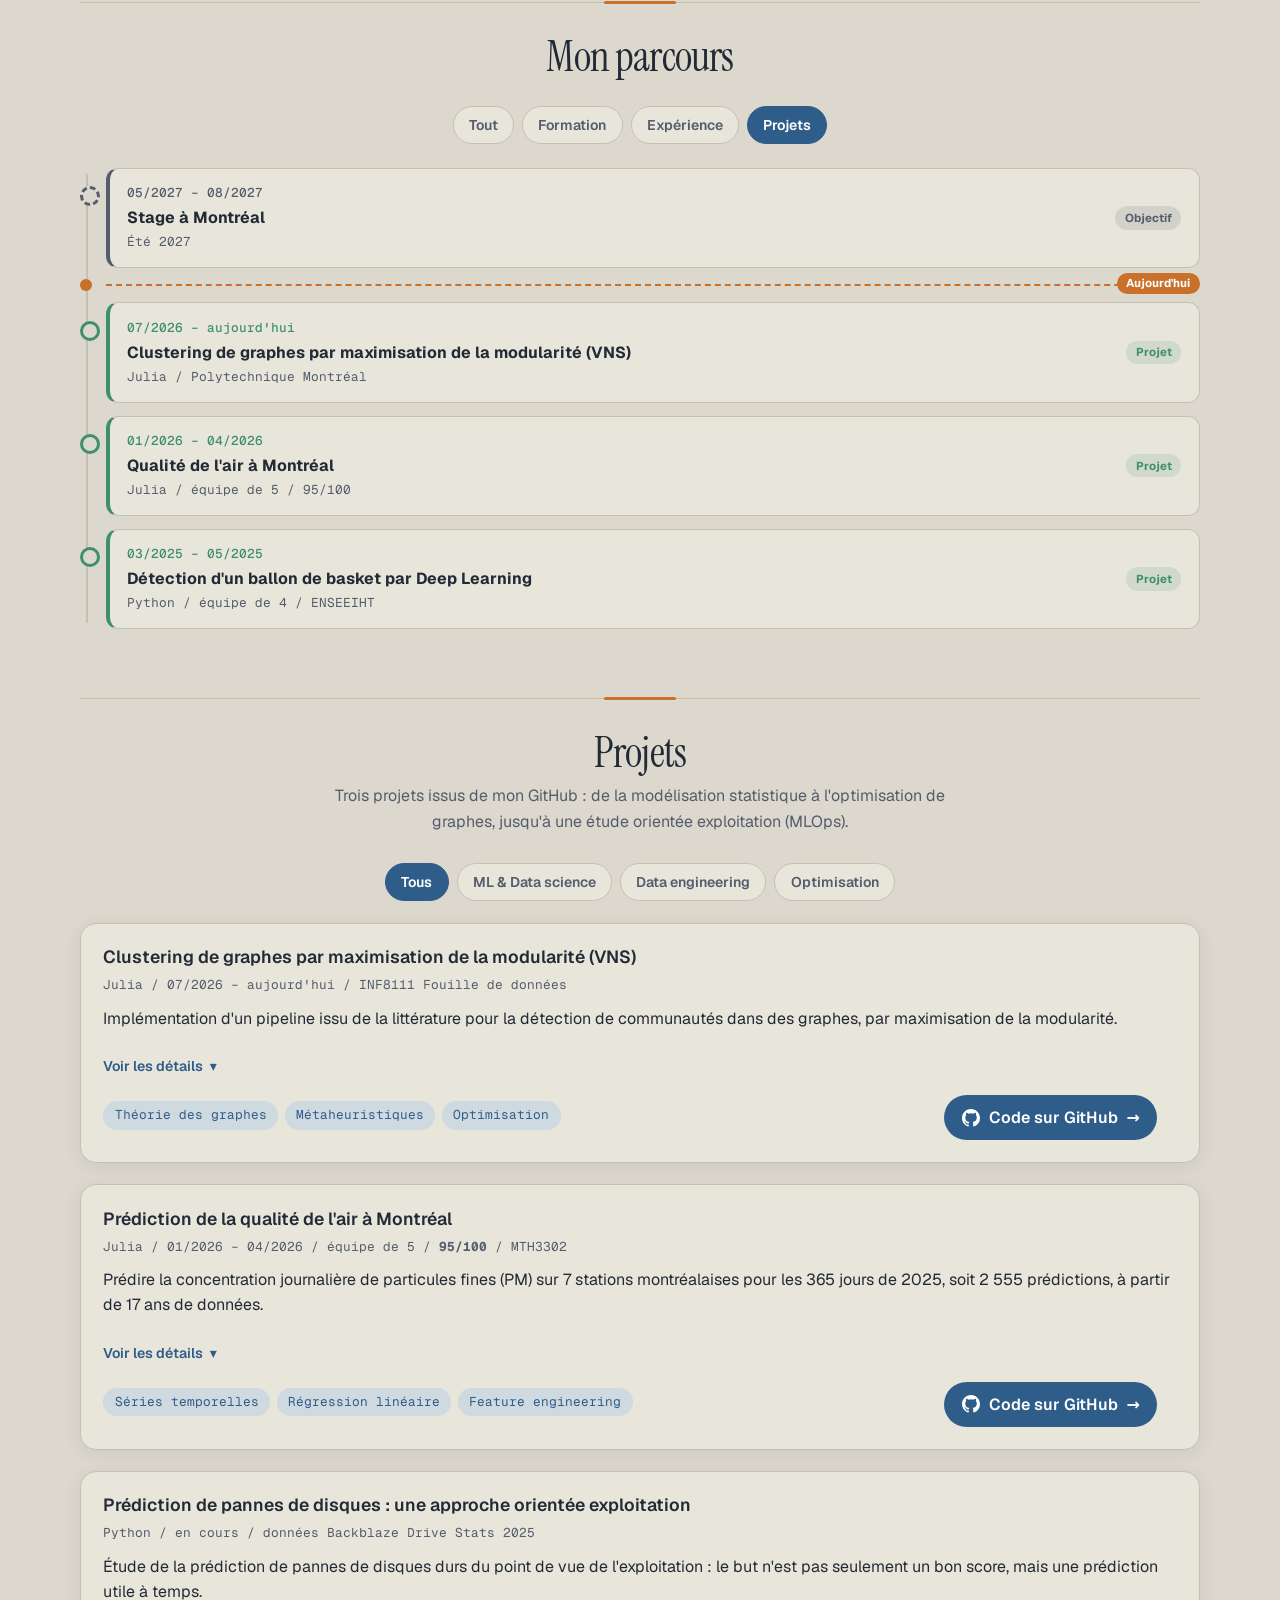
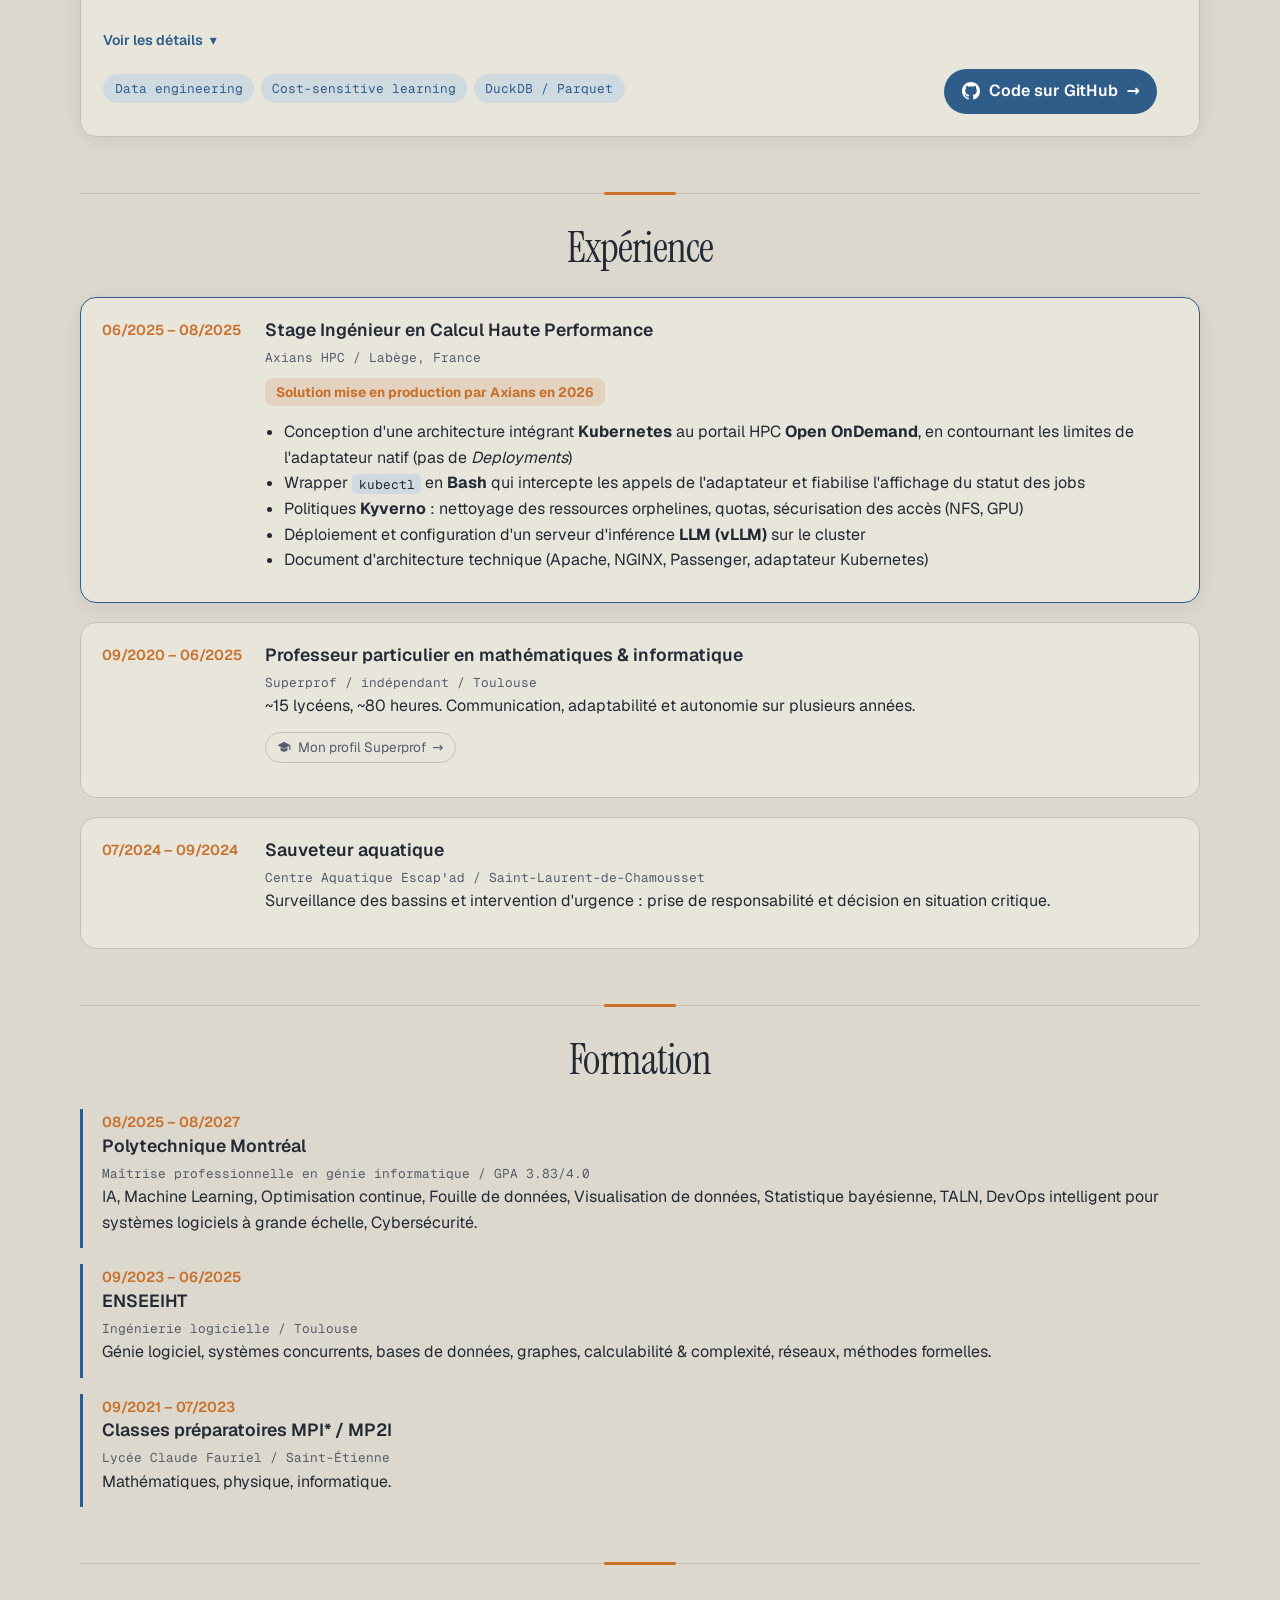
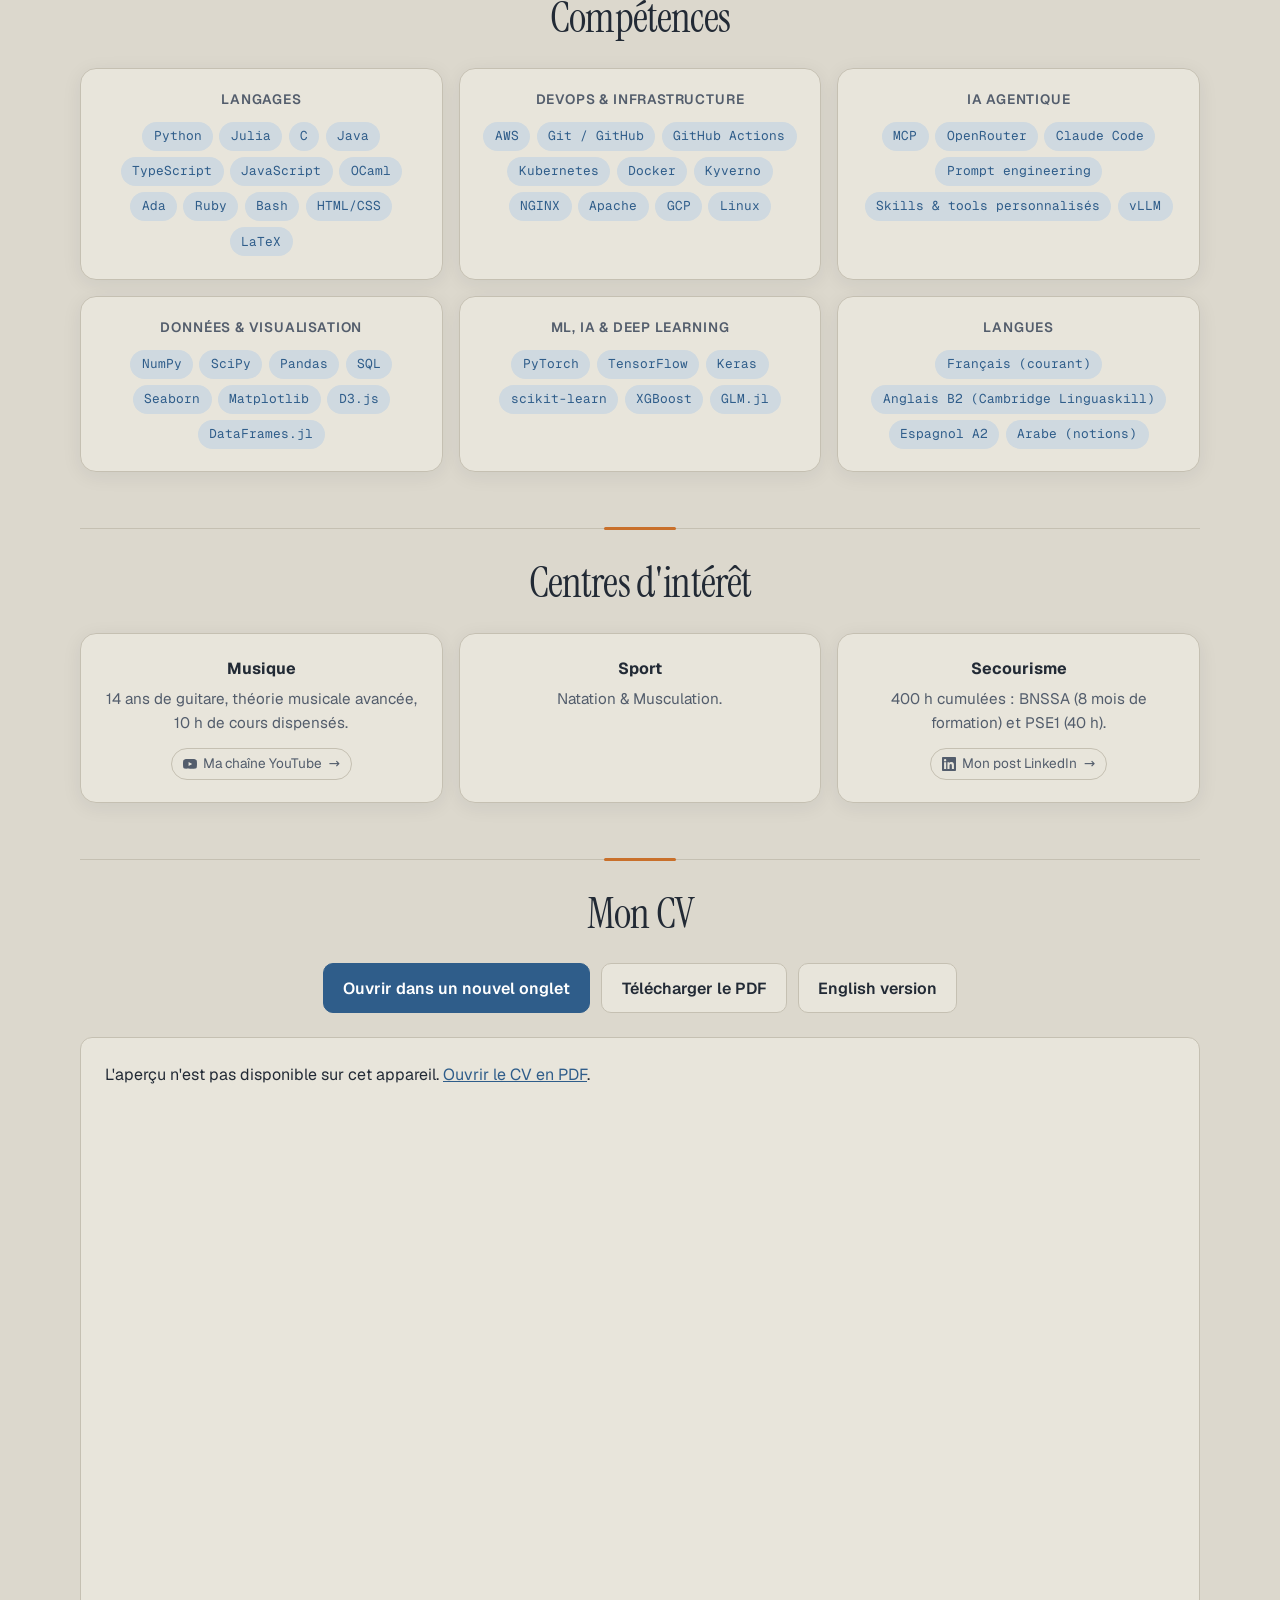
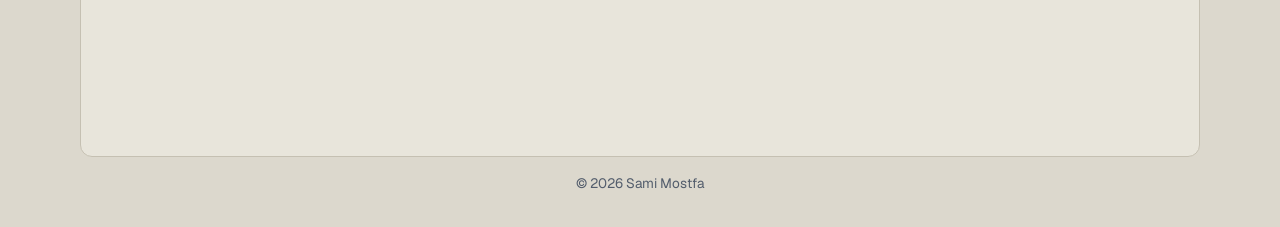
==== commit e867fb8b: "Update skills and CV" ====
--- a/index.html
+++ b/index.html
@@ -7,7 +7,7 @@
   <meta name="format-detection" content="telephone=no, date=no, address=no, email=no">
   <meta name="theme-color" content="#dcd8cd">
   <script>try{var t=sessionStorage.getItem('theme');document.documentElement.dataset.theme=t||(matchMedia('(prefers-color-scheme: dark)').matches?'dark':'light')}catch(e){}</script>
-  <title>Sami Mostfa / ML & MLOps Engineer</title>
+  <title>Sami Mostfa / AI/MLOps Engineer</title>
   <meta name="description" content="Portfolio de Sami Mostfa, étudiant en maîtrise à Polytechnique Montréal, double compétence IA/ML et infrastructure. Je recherche un stage à Montréal pour l'été 2027.">
   <link rel="icon" href="assets/sami_mostfa.jpg">
   <link rel="alternate" hreflang="fr" href="./">
@@ -45,7 +45,7 @@
       <p class="eyebrow">Polytechnique Montréal / ENSEEIHT</p>
       <h1>Sami Mostfa</h1>
       <p class="tagline">Je conçois des modèles de ML <em>et</em> leur mise en production.</p>
-      <p class="lead">Étudiant en maîtrise professionnelle en génie informatique, à la recherche d'un stage à Montréal pour l'<strong>été 2027</strong> (3 mai – 31 août) en <strong>AI/ML Engineering, MLOps ou Data Engineering</strong>.</p>
+      <p class="lead">Étudiant en maîtrise professionnelle en génie informatique, à la recherche d'un stage à Montréal pour l'<strong>été 2027</strong> (3 mai – 31 août) en <strong>AI/ML Engineering, AI/MLOps ou Data Engineering</strong>.</p>
       <div class="cta">
         <a class="btn primary btn-icon" href="https://github.com/tarteeg" target="_blank" rel="noopener"><svg viewBox="0 0 16 16" width="18" height="18" aria-hidden="true" fill="currentColor"><path d="M8 0C3.58 0 0 3.58 0 8c0 3.54 2.29 6.53 5.47 7.59.4.07.55-.17.55-.38 0-.19-.01-.82-.01-1.49-2.01.37-2.53-.49-2.69-.94-.09-.23-.48-.94-.82-1.13-.28-.15-.68-.52-.01-.53.63-.01 1.08.58 1.23.82.72 1.21 1.87.87 2.33.66.07-.52.28-.87.51-1.07-1.78-.2-3.64-.89-3.64-3.95 0-.87.31-1.59.82-2.15-.08-.2-.36-1.02.08-2.12 0 0 .67-.21 2.2.82a7.6 7.6 0 0 1 4 0c1.53-1.04 2.2-.82 2.2-.82.44 1.1.16 1.92.08 2.12.51.56.82 1.27.82 2.15 0 3.07-1.87 3.75-3.65 3.95.29.25.54.73.54 1.48 0 1.07-.01 1.93-.01 2.2 0 .21.15.46.55.38A8.01 8.01 0 0 0 16 8c0-4.42-3.58-8-8-8z"/></svg>Mon GitHub</a>
         <a class="btn btn-icon" href="https://www.linkedin.com/in/sami-mostfa/fr/" target="_blank" rel="noopener"><svg viewBox="0 0 24 24" width="18" height="18" aria-hidden="true" fill="currentColor"><path d="M20.45 20.45h-3.56v-5.57c0-1.33-.02-3.04-1.85-3.04-1.85 0-2.14 1.45-2.14 2.94v5.67H9.35V9h3.41v1.56h.05c.48-.9 1.64-1.85 3.37-1.85 3.6 0 4.27 2.37 4.27 5.46v6.28zM5.34 7.43a2.06 2.06 0 1 1 0-4.13 2.06 2.06 0 0 1 0 4.13zM7.12 20.45H3.56V9h3.56v11.45zM22.22 0H1.77C.79 0 0 .77 0 1.73v20.54C0 23.23.79 24 1.77 24h20.45c.98 0 1.78-.77 1.78-1.73V1.73C24 .77 23.2 0 22.22 0z"/></svg>LinkedIn</a>
@@ -61,7 +61,7 @@
   <!-- PROFIL / DOUBLE COMPETENCE -->
   <section id="profil">
     <h2>Un profil à double compétence</h2>
-    <p class="section-intro">Entre l'ingénierie logicielle et l'IA, je me place là où les projets ML se heurtent d'habitude à la réalité : le déploiement.</p>
+    <p class="section-intro">Mon profil se place entre l'ingénierie logicielle et l'IA. J'aime avoir une vision globale de la chaîne de production d'un projet IA, allant de la conception au déploiement.</p>
     <div class="duo">
       <article class="card">
         <span class="badge">Génie logiciel & Infra</span>
@@ -97,7 +97,7 @@
           <span class="tl-sub">Été 2027</span>
           <span class="tl-type">Objectif</span>
         </button>
-        <div class="tl-detail" id="tl0"><div><p>AI/ML Engineering, MLOps ou Data Engineering : mener un projet de bout en bout, de la conception à la mise en production.</p></div></div>
+        <div class="tl-detail" id="tl0"><div><p>AI/ML Engineering, AI/MLOps ou Data Engineering : mener un projet de bout en bout, de la conception à la mise en production.</p></div></div>
       </li>
 <li class="tl-today" aria-hidden="true"><span>Aujourd'hui</span></li>
 <li class="tl-item" data-type="projet">
@@ -334,11 +334,11 @@
   <section id="competences">
     <h2>Compétences</h2>
     <div class="skills">
-      <div><h3>Langages</h3><ul class="chips"><li>Python</li><li>Julia</li><li>C</li><li>Java</li><li>TypeScript</li><li>JavaScript</li><li>OCaml</li><li>Ada</li><li>Bash</li><li>HTML/CSS</li><li>LaTeX</li></ul></div>
-      <div><h3>ML, IA & Deep Learning</h3><ul class="chips"><li>PyTorch</li><li>TensorFlow</li><li>Keras</li><li>scikit-learn</li><li>XGBoost</li><li>GLM.jl</li></ul></div>
+      <div><h3>Langages</h3><ul class="chips"><li>Python</li><li>Julia</li><li>C</li><li>Java</li><li>TypeScript</li><li>JavaScript</li><li>OCaml</li><li>Ada</li><li>Ruby</li><li>Bash</li><li>HTML/CSS</li><li>LaTeX</li></ul></div>
+      <div><h3>DevOps & infrastructure</h3><ul class="chips"><li>AWS</li><li>Git / GitHub</li><li>GitHub Actions</li><li>Kubernetes</li><li>Docker</li><li>Kyverno</li><li>NGINX</li><li>Apache</li><li>GCP</li><li>Linux</li></ul></div>
       <div><h3>IA agentique</h3><ul class="chips"><li>MCP</li><li>OpenRouter</li><li>Claude Code</li><li>Prompt engineering</li><li>Skills & tools personnalisés</li><li>vLLM</li></ul></div>
       <div><h3>Données & visualisation</h3><ul class="chips"><li>NumPy</li><li>SciPy</li><li>Pandas</li><li>SQL</li><li>Seaborn</li><li>Matplotlib</li><li>D3.js</li><li>DataFrames.jl</li></ul></div>
-      <div><h3>DevOps & infrastructure</h3><ul class="chips"><li>Git / GitHub</li><li>GitHub Actions</li><li>Kubernetes</li><li>Docker</li><li>Kyverno</li><li>NGINX</li><li>Apache</li><li>GCP</li><li>Linux</li></ul></div>
+      <div><h3>ML, IA & Deep Learning</h3><ul class="chips"><li>PyTorch</li><li>TensorFlow</li><li>Keras</li><li>scikit-learn</li><li>XGBoost</li><li>GLM.jl</li></ul></div>
       <div><h3>Langues</h3><ul class="chips"><li>Français (courant)</li><li>Anglais B2 (Cambridge Linguaskill)</li><li>Espagnol A2</li><li>Arabe (notions)</li></ul></div>
     </div>
   </section>
